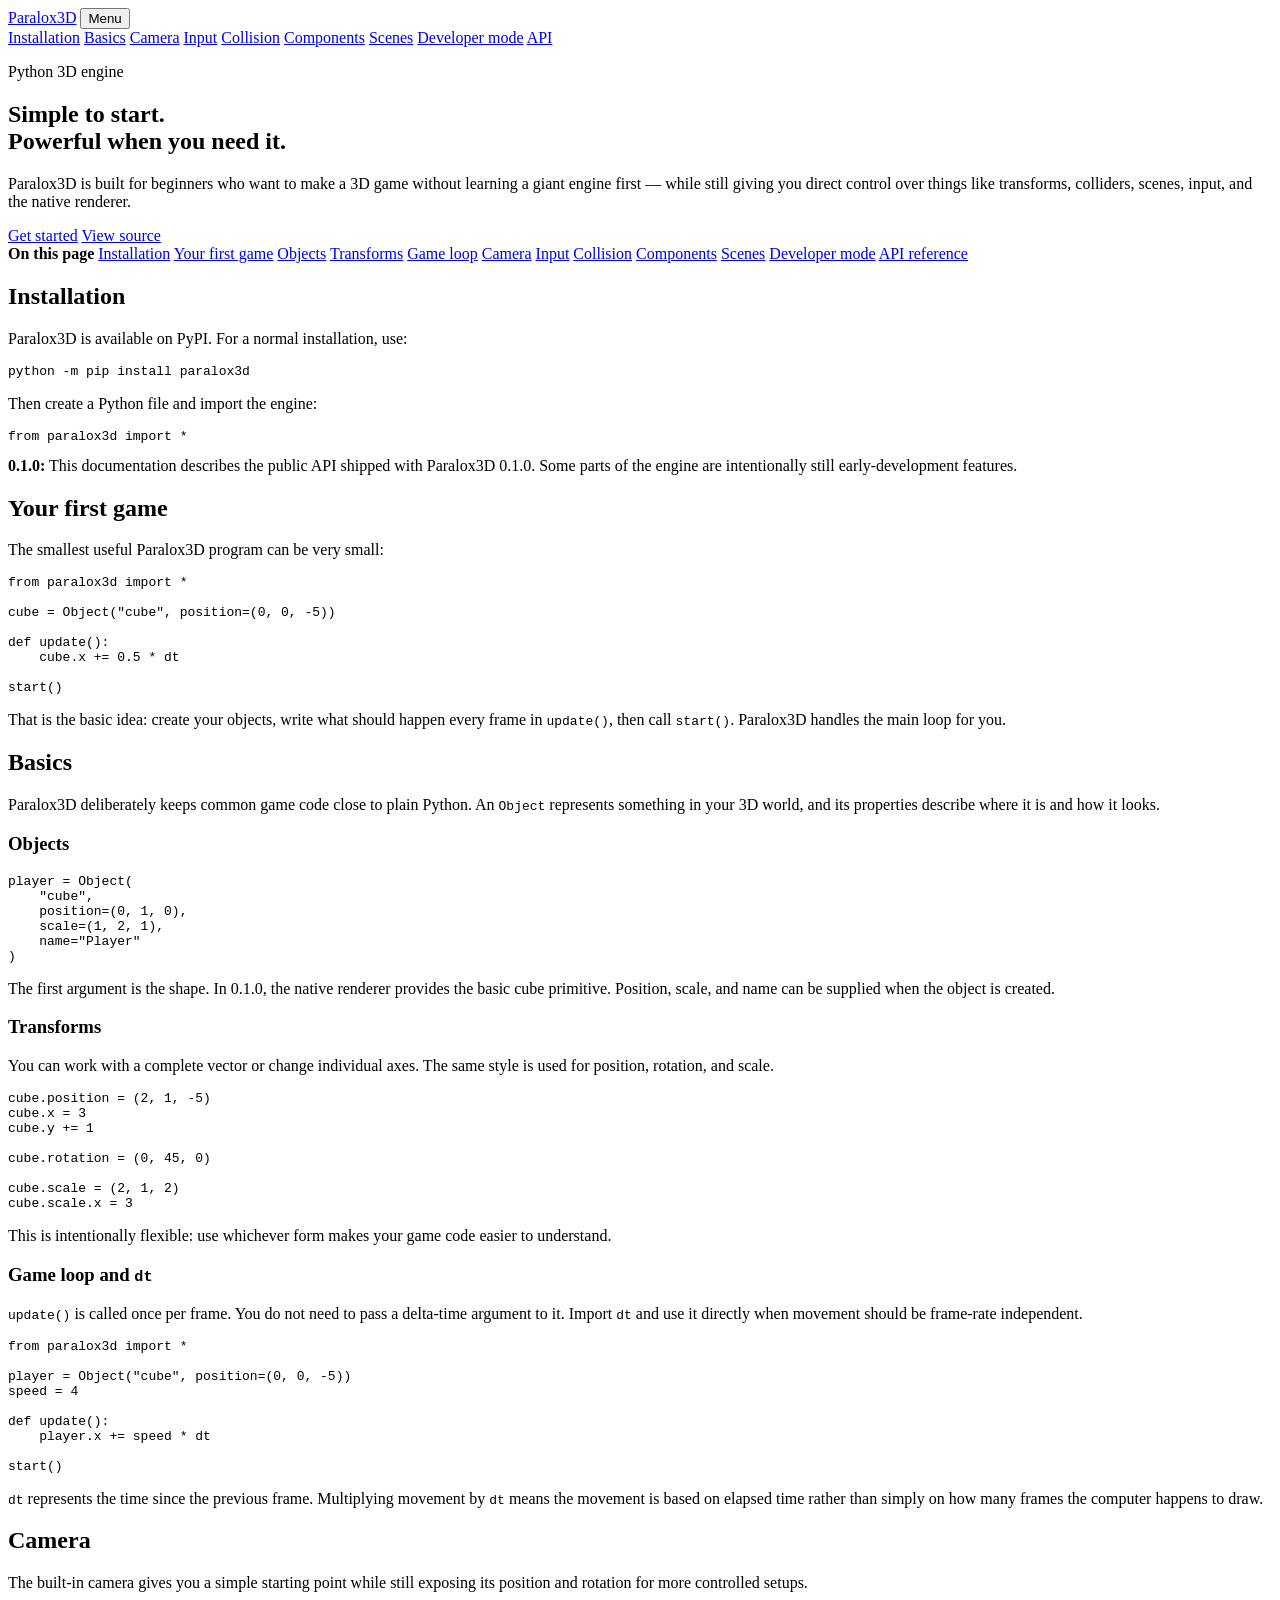
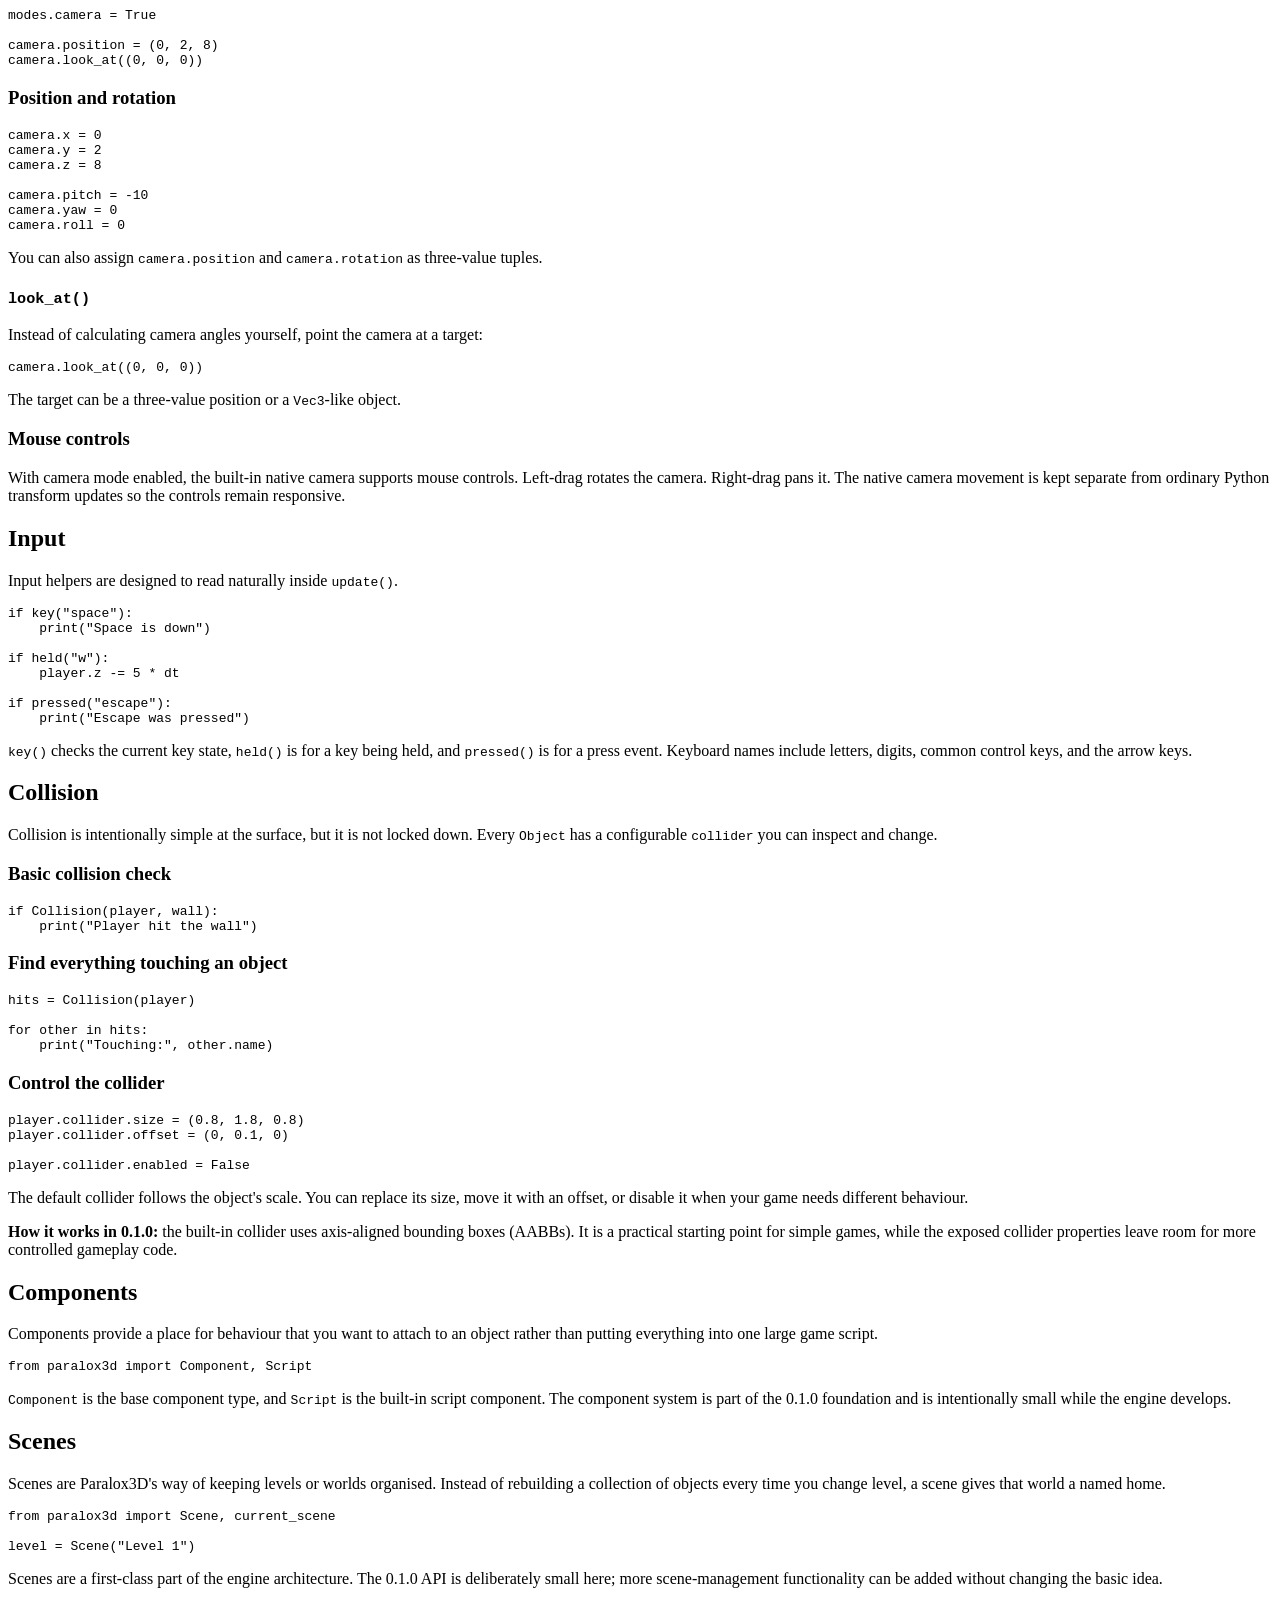
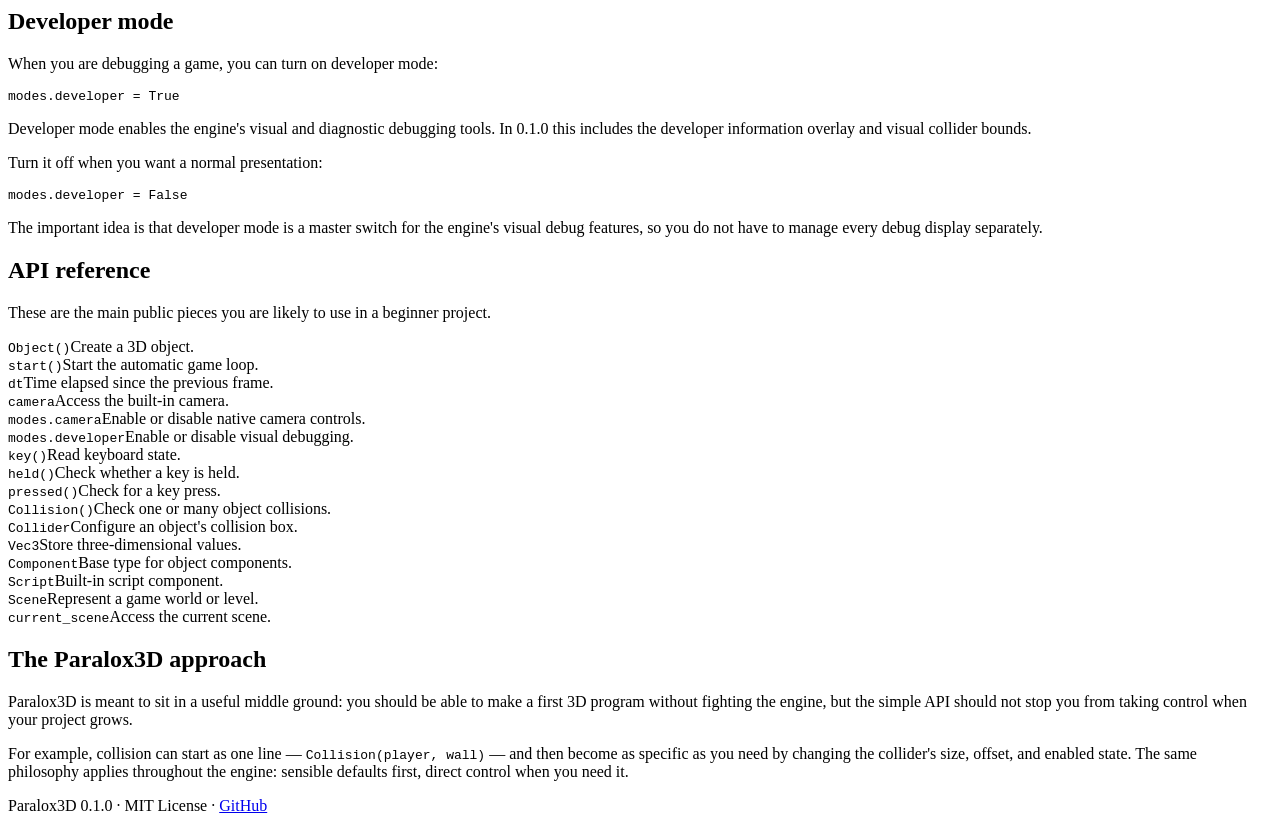
==== docs/index.html @ 1ec6cc55 "Add beginner-friendly documentation site" ====
<!doctype html>
<html lang="en">
<head>
  <meta charset="utf-8">
  <meta name="viewport" content="width=device-width, initial-scale=1">
  <meta name="description" content="Beginner-friendly documentation for Paralox3D, a simple Python 3D engine with a powerful native core.">
  <title>Paralox3D Documentation</title>
  <link rel="stylesheet" href="style.css">
</head>
<body>
  <header class="topbar">
    <a class="brand" href="#top">Paralox3D</a>
    <button class="menu-button" aria-label="Toggle navigation" aria-expanded="false">Menu</button>
    <nav id="nav">
      <a href="#installation">Installation</a>
      <a href="#basics">Basics</a>
      <a href="#camera">Camera</a>
      <a href="#input">Input</a>
      <a href="#collision">Collision</a>
      <a href="#components">Components</a>
      <a href="#scenes">Scenes</a>
      <a href="#developer">Developer mode</a>
      <a href="#api">API</a>
    </nav>
  </header>

  <main id="top">
    <section class="hero">
      <p class="eyebrow">Python 3D engine</p>
      <h1>Simple to start.<br>Powerful when you need it.</h1>
      <p class="lead">Paralox3D is built for beginners who want to make a 3D game without learning a giant engine first — while still giving you direct control over things like transforms, colliders, scenes, input, and the native renderer.</p>
      <div class="hero-actions">
        <a class="button primary" href="#installation">Get started</a>
        <a class="button" href="https://github.com/N0one123/Paralox3D">View source</a>
      </div>
    </section>

    <div class="layout">
      <aside class="sidebar">
        <strong>On this page</strong>
        <a href="#installation">Installation</a>
        <a href="#first-game">Your first game</a>
        <a href="#objects">Objects</a>
        <a href="#transforms">Transforms</a>
        <a href="#game-loop">Game loop</a>
        <a href="#camera">Camera</a>
        <a href="#input">Input</a>
        <a href="#collision">Collision</a>
        <a href="#components">Components</a>
        <a href="#scenes">Scenes</a>
        <a href="#developer">Developer mode</a>
        <a href="#api">API reference</a>
      </aside>

      <article class="content">
        <section id="installation">
          <h2>Installation</h2>
          <p>Paralox3D is available on PyPI. For a normal installation, use:</p>
          <pre><code>python -m pip install paralox3d</code></pre>
          <p>Then create a Python file and import the engine:</p>
          <pre><code>from paralox3d import *</code></pre>
          <div class="note"><strong>0.1.0:</strong> This documentation describes the public API shipped with Paralox3D 0.1.0. Some parts of the engine are intentionally still early-development features.</div>
        </section>

        <section id="first-game">
          <h2>Your first game</h2>
          <p>The smallest useful Paralox3D program can be very small:</p>
          <pre><code>from paralox3d import *

cube = Object("cube", position=(0, 0, -5))

def update():
    cube.x += 0.5 * dt

start()</code></pre>
          <p>That is the basic idea: create your objects, write what should happen every frame in <code>update()</code>, then call <code>start()</code>. Paralox3D handles the main loop for you.</p>
        </section>

        <section id="basics">
          <h2>Basics</h2>
          <p>Paralox3D deliberately keeps common game code close to plain Python. An <code>Object</code> represents something in your 3D world, and its properties describe where it is and how it looks.</p>

          <h3 id="objects">Objects</h3>
          <pre><code>player = Object(
    "cube",
    position=(0, 1, 0),
    scale=(1, 2, 1),
    name="Player"
)</code></pre>
          <p>The first argument is the shape. In 0.1.0, the native renderer provides the basic cube primitive. Position, scale, and name can be supplied when the object is created.</p>

          <h3 id="transforms">Transforms</h3>
          <p>You can work with a complete vector or change individual axes. The same style is used for position, rotation, and scale.</p>
          <pre><code>cube.position = (2, 1, -5)
cube.x = 3
cube.y += 1

cube.rotation = (0, 45, 0)

cube.scale = (2, 1, 2)
cube.scale.x = 3</code></pre>
          <p>This is intentionally flexible: use whichever form makes your game code easier to understand.</p>

          <h3 id="game-loop">Game loop and <code>dt</code></h3>
          <p><code>update()</code> is called once per frame. You do not need to pass a delta-time argument to it. Import <code>dt</code> and use it directly when movement should be frame-rate independent.</p>
          <pre><code>from paralox3d import *

player = Object("cube", position=(0, 0, -5))
speed = 4

def update():
    player.x += speed * dt

start()</code></pre>
          <p><code>dt</code> represents the time since the previous frame. Multiplying movement by <code>dt</code> means the movement is based on elapsed time rather than simply on how many frames the computer happens to draw.</p>
        </section>

        <section id="camera">
          <h2>Camera</h2>
          <p>The built-in camera gives you a simple starting point while still exposing its position and rotation for more controlled setups.</p>
          <pre><code>modes.camera = True

camera.position = (0, 2, 8)
camera.look_at((0, 0, 0))</code></pre>

          <h3>Position and rotation</h3>
          <pre><code>camera.x = 0
camera.y = 2
camera.z = 8

camera.pitch = -10
camera.yaw = 0
camera.roll = 0</code></pre>
          <p>You can also assign <code>camera.position</code> and <code>camera.rotation</code> as three-value tuples.</p>

          <h3><code>look_at()</code></h3>
          <p>Instead of calculating camera angles yourself, point the camera at a target:</p>
          <pre><code>camera.look_at((0, 0, 0))</code></pre>
          <p>The target can be a three-value position or a <code>Vec3</code>-like object.</p>

          <h3>Mouse controls</h3>
          <p>With camera mode enabled, the built-in native camera supports mouse controls. Left-drag rotates the camera. Right-drag pans it. The native camera movement is kept separate from ordinary Python transform updates so the controls remain responsive.</p>
        </section>

        <section id="input">
          <h2>Input</h2>
          <p>Input helpers are designed to read naturally inside <code>update()</code>.</p>
          <pre><code>if key("space"):
    print("Space is down")

if held("w"):
    player.z -= 5 * dt

if pressed("escape"):
    print("Escape was pressed")</code></pre>
          <p><code>key()</code> checks the current key state, <code>held()</code> is for a key being held, and <code>pressed()</code> is for a press event. Keyboard names include letters, digits, common control keys, and the arrow keys.</p>
        </section>

        <section id="collision">
          <h2>Collision</h2>
          <p>Collision is intentionally simple at the surface, but it is not locked down. Every <code>Object</code> has a configurable <code>collider</code> you can inspect and change.</p>

          <h3>Basic collision check</h3>
          <pre><code>if Collision(player, wall):
    print("Player hit the wall")</code></pre>

          <h3>Find everything touching an object</h3>
          <pre><code>hits = Collision(player)

for other in hits:
    print("Touching:", other.name)</code></pre>

          <h3>Control the collider</h3>
          <pre><code>player.collider.size = (0.8, 1.8, 0.8)
player.collider.offset = (0, 0.1, 0)

player.collider.enabled = False</code></pre>
          <p>The default collider follows the object's scale. You can replace its size, move it with an offset, or disable it when your game needs different behaviour.</p>
          <div class="note"><strong>How it works in 0.1.0:</strong> the built-in collider uses axis-aligned bounding boxes (AABBs). It is a practical starting point for simple games, while the exposed collider properties leave room for more controlled gameplay code.</div>
        </section>

        <section id="components">
          <h2>Components</h2>
          <p>Components provide a place for behaviour that you want to attach to an object rather than putting everything into one large game script.</p>
          <pre><code>from paralox3d import Component, Script</code></pre>
          <p><code>Component</code> is the base component type, and <code>Script</code> is the built-in script component. The component system is part of the 0.1.0 foundation and is intentionally small while the engine develops.</p>
        </section>

        <section id="scenes">
          <h2>Scenes</h2>
          <p>Scenes are Paralox3D's way of keeping levels or worlds organised. Instead of rebuilding a collection of objects every time you change level, a scene gives that world a named home.</p>
          <pre><code>from paralox3d import Scene, current_scene

level = Scene("Level 1")</code></pre>
          <p>Scenes are a first-class part of the engine architecture. The 0.1.0 API is deliberately small here; more scene-management functionality can be added without changing the basic idea.</p>
        </section>

        <section id="developer">
          <h2>Developer mode</h2>
          <p>When you are debugging a game, you can turn on developer mode:</p>
          <pre><code>modes.developer = True</code></pre>
          <p>Developer mode enables the engine's visual and diagnostic debugging tools. In 0.1.0 this includes the developer information overlay and visual collider bounds.</p>
          <p>Turn it off when you want a normal presentation:</p>
          <pre><code>modes.developer = False</code></pre>
          <p>The important idea is that developer mode is a master switch for the engine's visual debug features, so you do not have to manage every debug display separately.</p>
        </section>

        <section id="api">
          <h2>API reference</h2>
          <p>These are the main public pieces you are likely to use in a beginner project.</p>
          <div class="api-grid">
            <div class="api-card"><code>Object()</code><span>Create a 3D object.</span></div>
            <div class="api-card"><code>start()</code><span>Start the automatic game loop.</span></div>
            <div class="api-card"><code>dt</code><span>Time elapsed since the previous frame.</span></div>
            <div class="api-card"><code>camera</code><span>Access the built-in camera.</span></div>
            <div class="api-card"><code>modes.camera</code><span>Enable or disable native camera controls.</span></div>
            <div class="api-card"><code>modes.developer</code><span>Enable or disable visual debugging.</span></div>
            <div class="api-card"><code>key()</code><span>Read keyboard state.</span></div>
            <div class="api-card"><code>held()</code><span>Check whether a key is held.</span></div>
            <div class="api-card"><code>pressed()</code><span>Check for a key press.</span></div>
            <div class="api-card"><code>Collision()</code><span>Check one or many object collisions.</span></div>
            <div class="api-card"><code>Collider</code><span>Configure an object's collision box.</span></div>
            <div class="api-card"><code>Vec3</code><span>Store three-dimensional values.</span></div>
            <div class="api-card"><code>Component</code><span>Base type for object components.</span></div>
            <div class="api-card"><code>Script</code><span>Built-in script component.</span></div>
            <div class="api-card"><code>Scene</code><span>Represent a game world or level.</span></div>
            <div class="api-card"><code>current_scene</code><span>Access the current scene.</span></div>
          </div>
        </section>

        <section>
          <h2>The Paralox3D approach</h2>
          <p>Paralox3D is meant to sit in a useful middle ground: you should be able to make a first 3D program without fighting the engine, but the simple API should not stop you from taking control when your project grows.</p>
          <p>For example, collision can start as one line — <code>Collision(player, wall)</code> — and then become as specific as you need by changing the collider's size, offset, and enabled state. The same philosophy applies throughout the engine: sensible defaults first, direct control when you need it.</p>
        </section>
      </article>
    </div>
  </main>

  <footer>
    <p>Paralox3D 0.1.0 · MIT License · <a href="https://github.com/N0one123/Paralox3D">GitHub</a></p>
  </footer>
  <script src="script.js"></script>
</body>
</html>
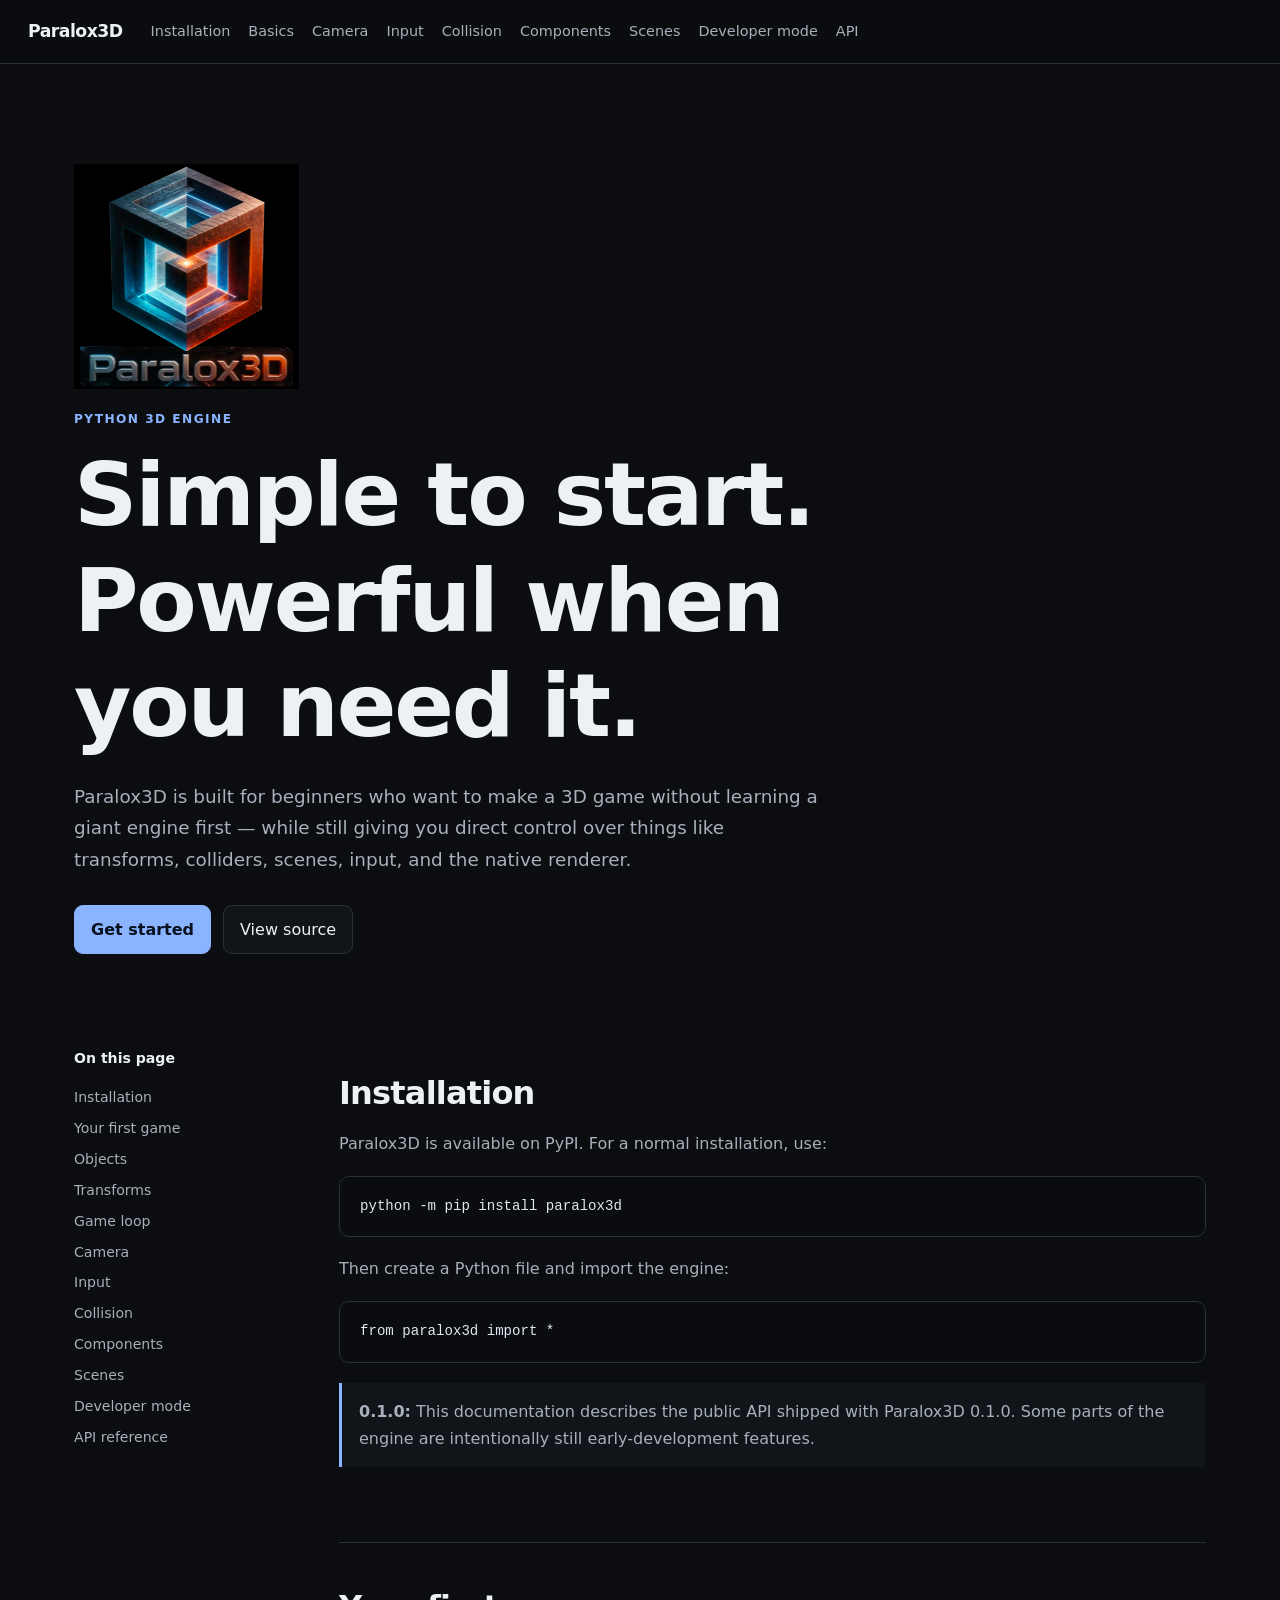
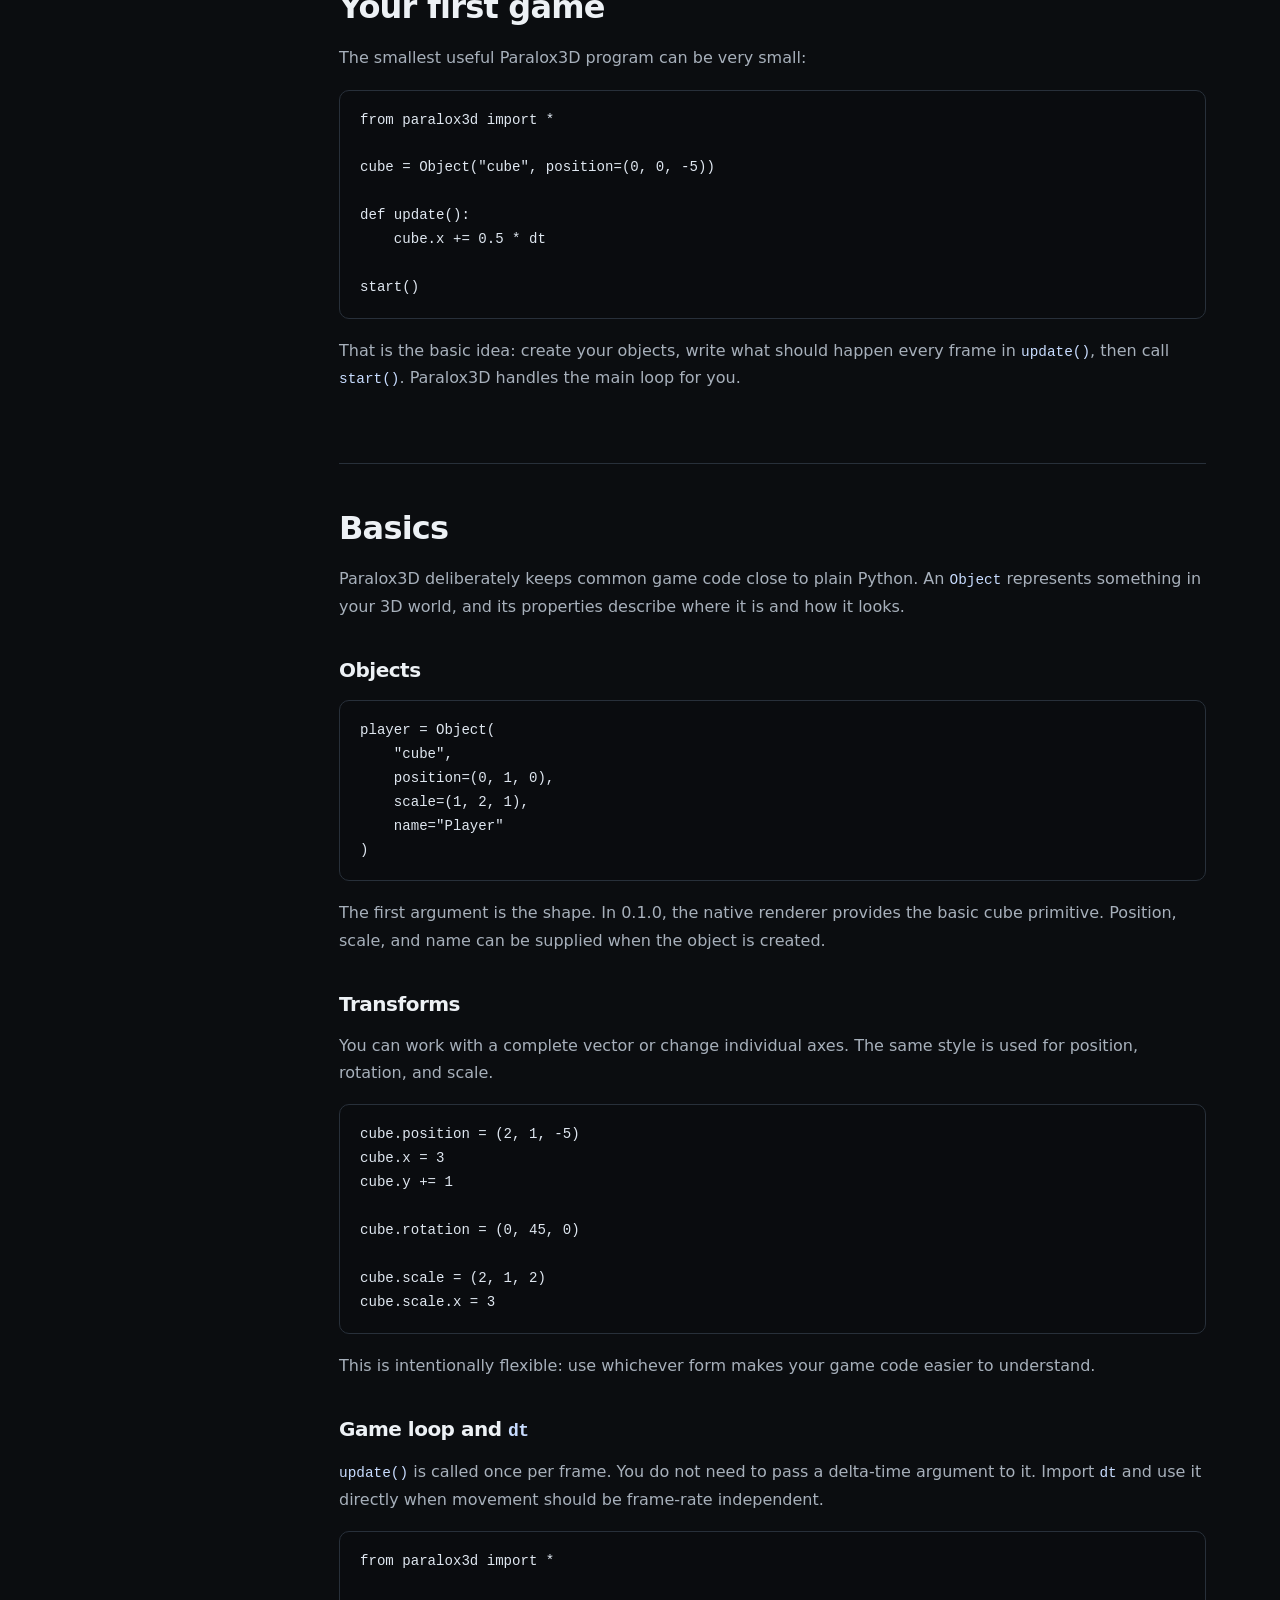
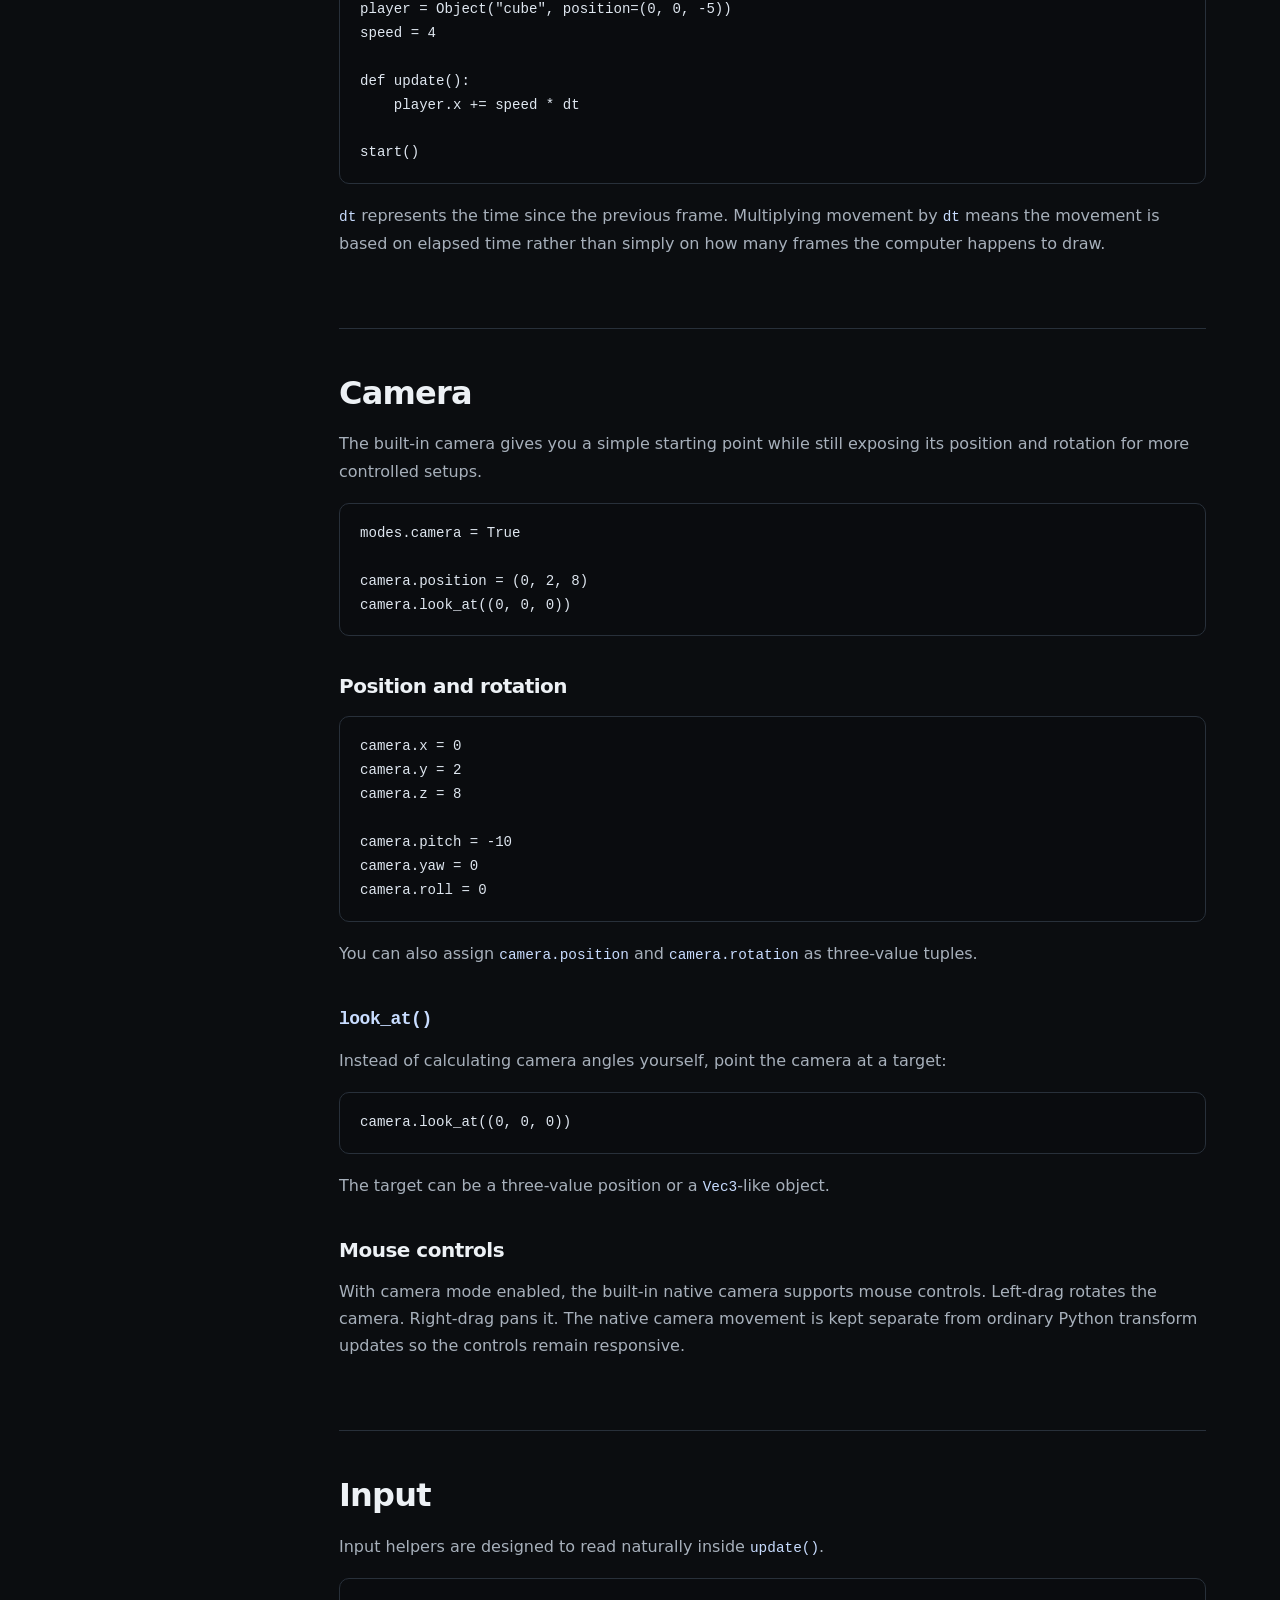
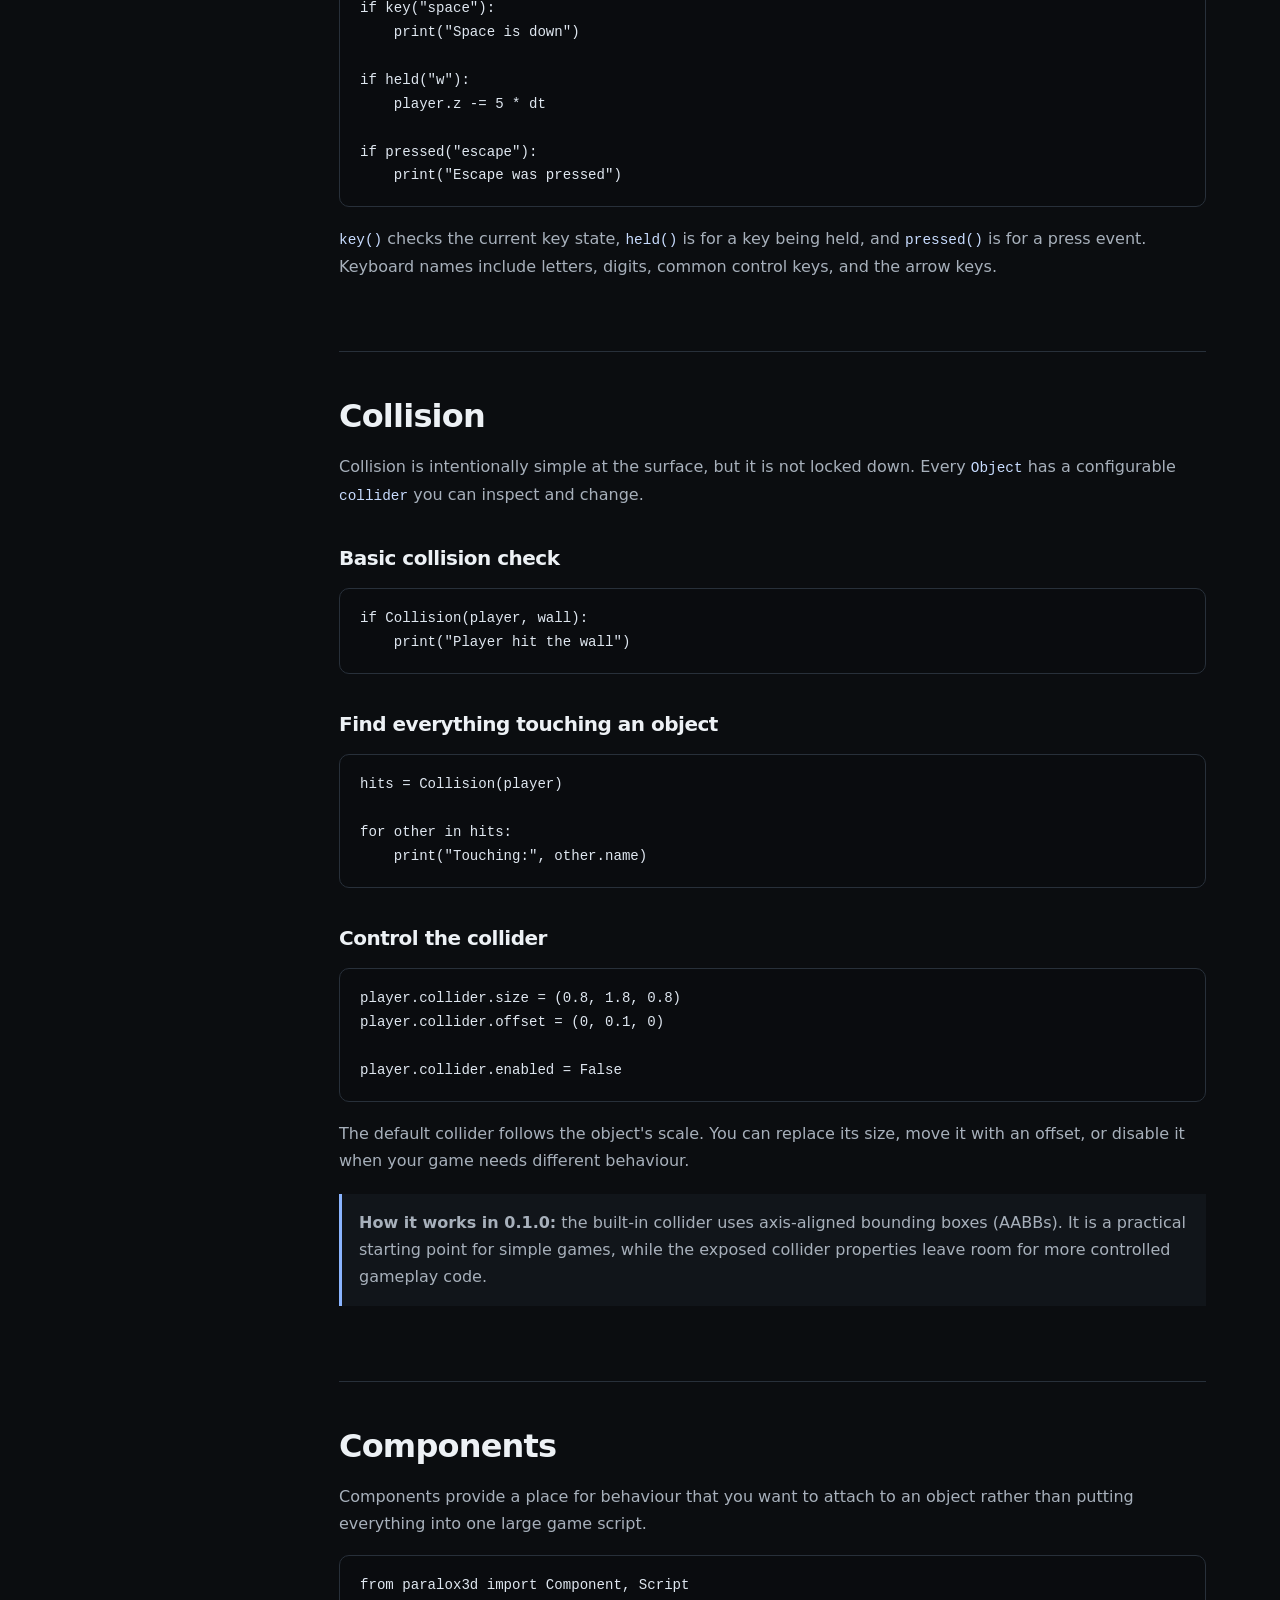
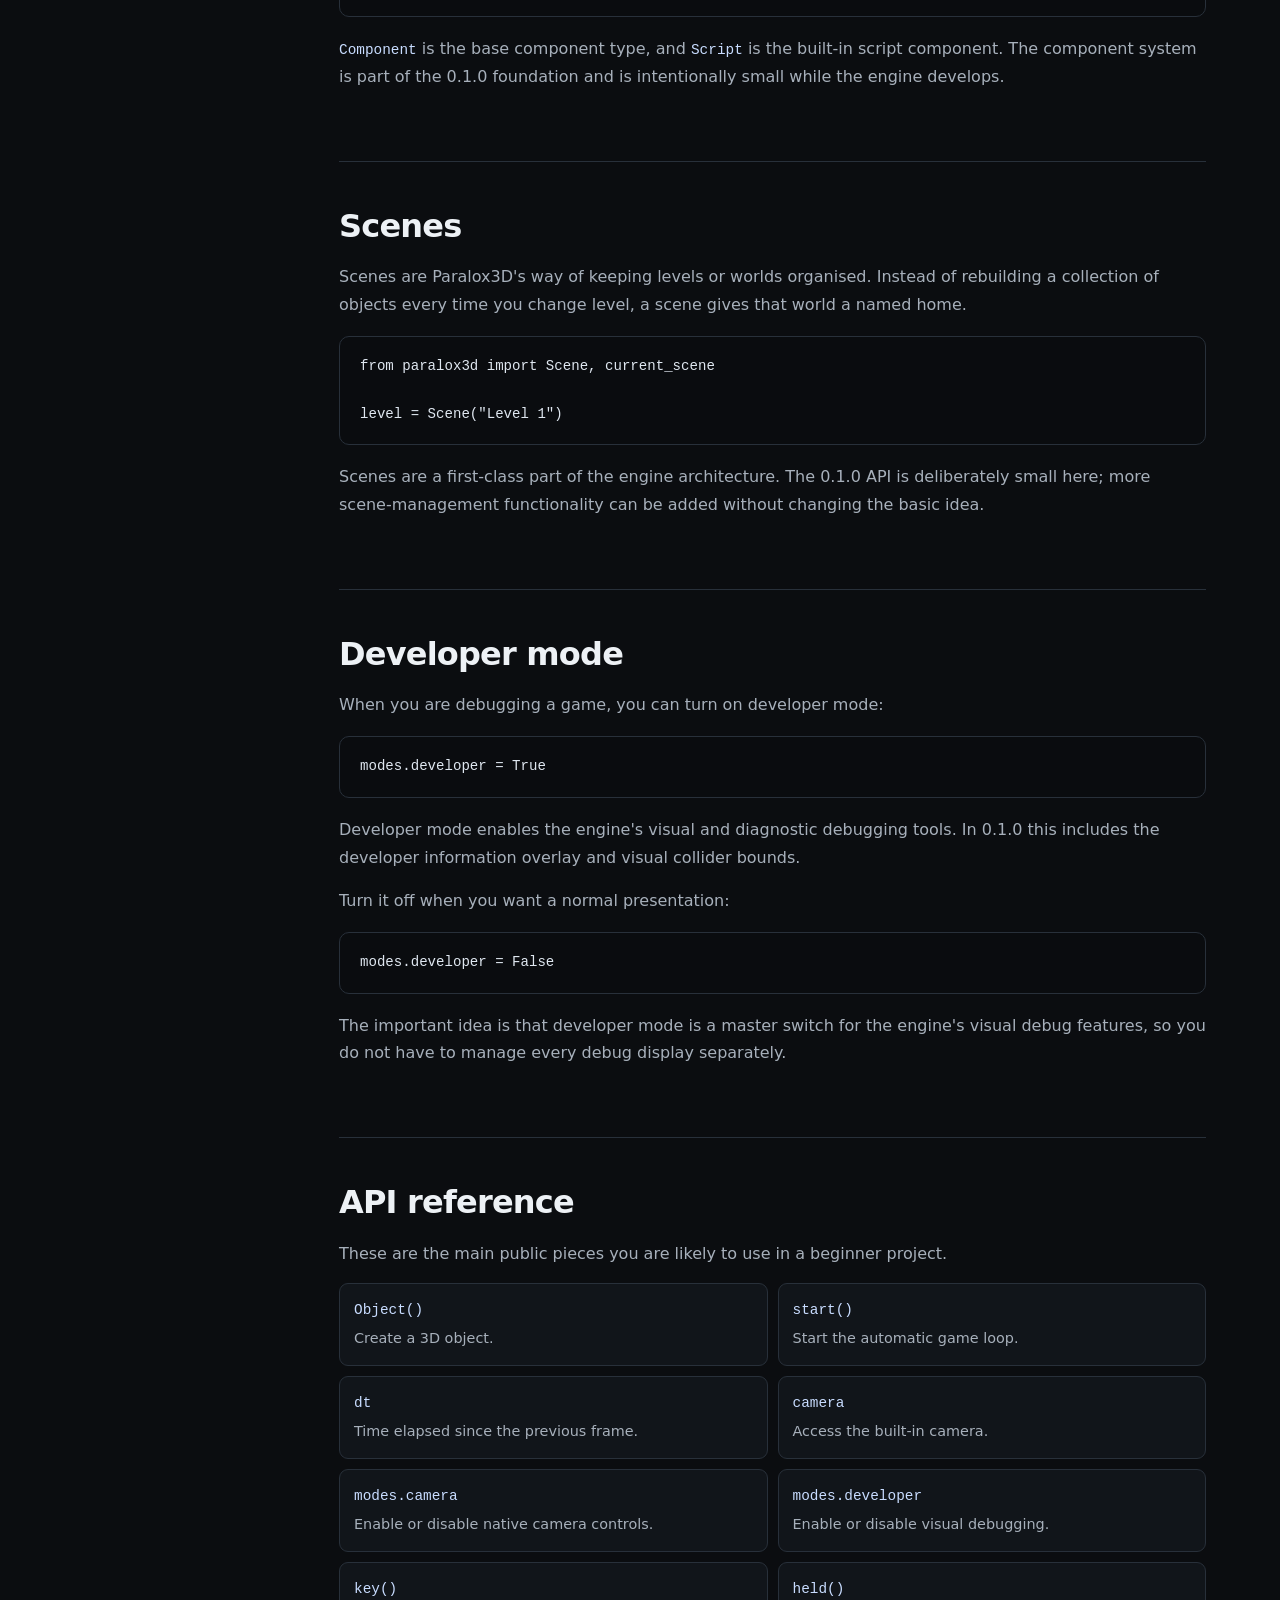
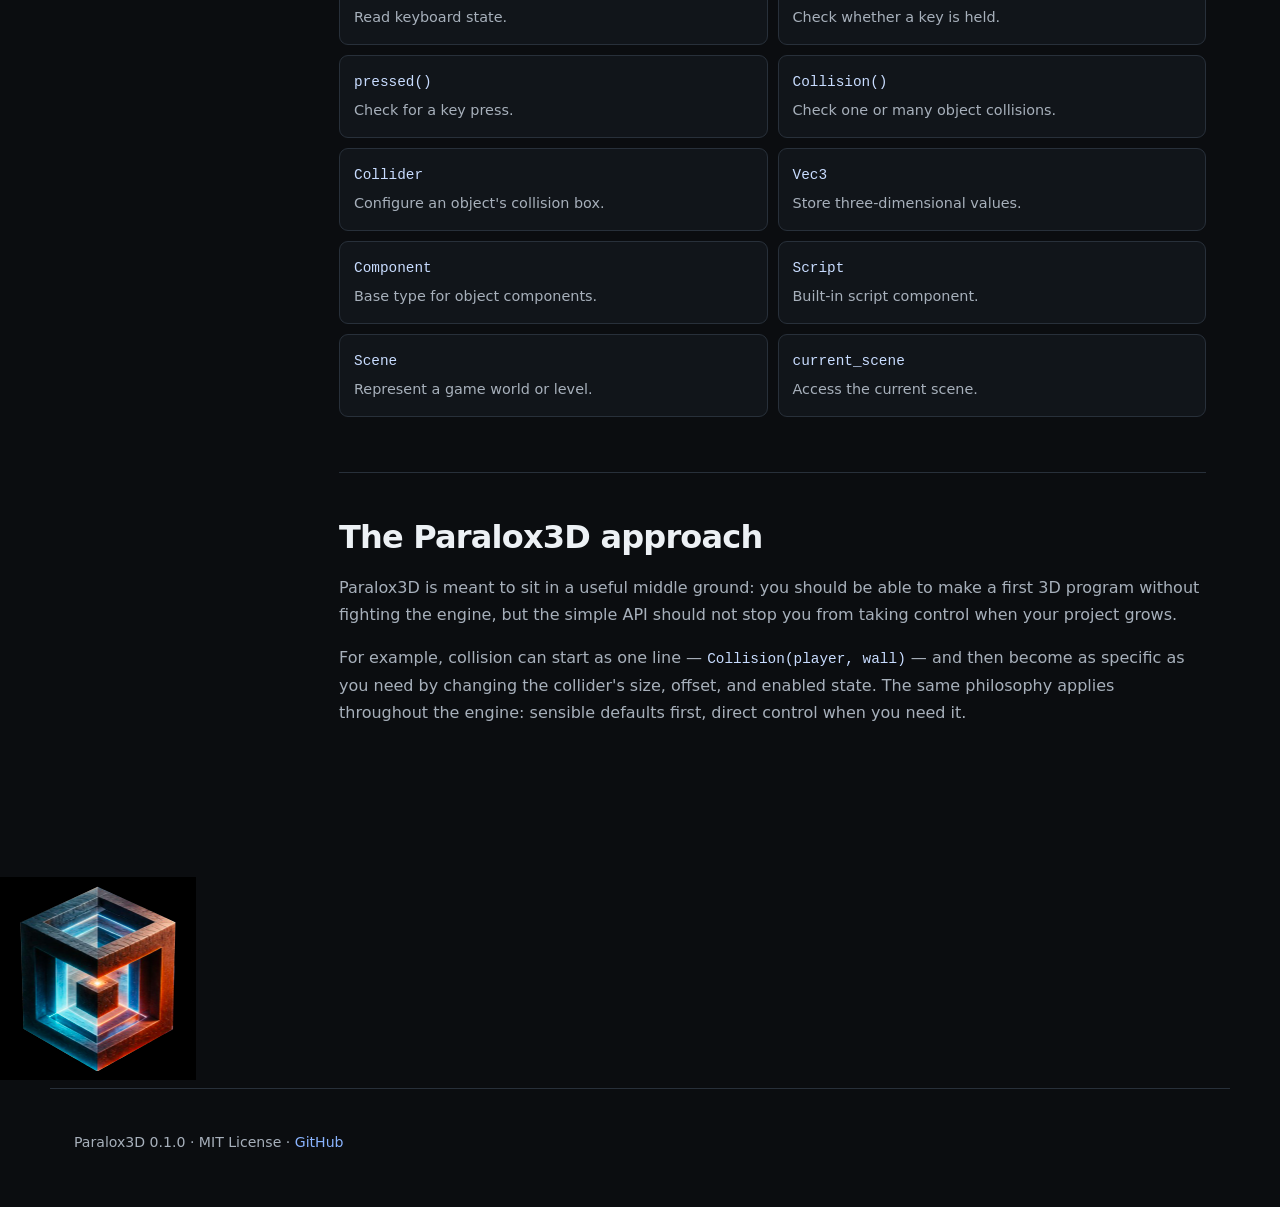
==== commit 1e9c25ed: "Add Paralox3D branding to documentation" ====
--- a/docs/index.html
+++ b/docs/index.html
@@ -5,6 +5,7 @@
   <meta name="viewport" content="width=device-width, initial-scale=1">
   <meta name="description" content="Beginner-friendly documentation for Paralox3D, a simple Python 3D engine with a powerful native core.">
   <title>Paralox3D Documentation</title>
+  <link rel="icon" type="image/png" href="../assets/logo_main.PNG">
   <link rel="stylesheet" href="style.css">
 </head>
 <body>
@@ -26,6 +27,7 @@
 
   <main id="top">
     <section class="hero">
+      <img class="hero-logo" src="../assets/logo.png" alt="Paralox3D">
       <p class="eyebrow">Python 3D engine</p>
       <h1>Simple to start.<br>Powerful when you need it.</h1>
       <p class="lead">Paralox3D is built for beginners who want to make a 3D game without learning a giant engine first — while still giving you direct control over things like transforms, colliders, scenes, input, and the native renderer.</p>
@@ -237,6 +239,10 @@
     </div>
   </main>
 
+  <a class="corner-logo" href="#top" aria-label="Back to top">
+    <img src="../assets/logo_main.PNG" alt="">
+  </a>
+
   <footer>
     <p>Paralox3D 0.1.0 · MIT License · <a href="https://github.com/N0one123/Paralox3D">GitHub</a></p>
   </footer>
--- a/docs/style.css
+++ b/docs/style.css
@@ -0,0 +1,201 @@
+:root {
+  --bg: #0b0d10;
+  --panel: #11151a;
+  --panel-2: #171c22;
+  --text: #edf1f5;
+  --muted: #a7b0bb;
+  --line: #28303a;
+  --accent: #8ab4ff;
+  --accent-2: #c8dcff;
+  --code: #0a0c0f;
+  --max: 1180px;
+}
+
+* { box-sizing: border-box; }
+
+html { scroll-behavior: smooth; }
+
+body {
+  margin: 0;
+  background: var(--bg);
+  color: var(--text);
+  font-family: Inter, ui-sans-serif, system-ui, -apple-system, BlinkMacSystemFont, "Segoe UI", sans-serif;
+  line-height: 1.7;
+}
+
+a { color: var(--accent); text-decoration: none; }
+a:hover { text-decoration: underline; }
+
+.topbar {
+  position: sticky;
+  top: 0;
+  z-index: 10;
+  min-height: 64px;
+  display: flex;
+  align-items: center;
+  gap: 28px;
+  padding: 0 28px;
+  background: rgba(11, 13, 16, .94);
+  border-bottom: 1px solid var(--line);
+  backdrop-filter: blur(12px);
+}
+
+.brand {
+  color: var(--text);
+  font-weight: 800;
+  letter-spacing: -.03em;
+  font-size: 1.08rem;
+}
+
+.topbar nav {
+  display: flex;
+  gap: 18px;
+  flex-wrap: wrap;
+}
+
+.topbar nav a {
+  color: var(--muted);
+  font-size: .9rem;
+}
+
+.topbar nav a:hover { color: var(--text); text-decoration: none; }
+
+.menu-button {
+  display: none;
+  margin-left: auto;
+  border: 1px solid var(--line);
+  background: var(--panel);
+  color: var(--text);
+  border-radius: 8px;
+  padding: 7px 10px;
+}
+
+main { max-width: var(--max); margin: 0 auto; padding: 0 24px 80px; }
+
+.hero { padding: 100px 0 75px; max-width: 850px; }
+
+.eyebrow {
+  color: var(--accent);
+  text-transform: uppercase;
+  letter-spacing: .12em;
+  font-size: .76rem;
+  font-weight: 800;
+}
+
+h1, h2, h3 { line-height: 1.2; letter-spacing: -.025em; }
+h1 { font-size: clamp(2.8rem, 7vw, 5.5rem); margin: 12px 0 22px; }
+h2 { font-size: 2rem; margin: 0 0 18px; padding-top: 20px; }
+h3 { font-size: 1.25rem; margin: 38px 0 10px; }
+p { color: var(--muted); }
+
+.lead { font-size: 1.15rem; max-width: 760px; }
+
+.hero-actions { display: flex; gap: 12px; margin-top: 30px; }
+.button {
+  display: inline-block;
+  padding: 10px 16px;
+  border: 1px solid var(--line);
+  border-radius: 9px;
+  color: var(--text);
+  background: var(--panel);
+}
+.button:hover { text-decoration: none; border-color: #46515e; }
+.button.primary { background: var(--accent); color: #08111f; border-color: var(--accent); font-weight: 750; }
+
+.layout {
+  display: grid;
+  grid-template-columns: 210px minmax(0, 1fr);
+  gap: 55px;
+  align-items: start;
+}
+
+.sidebar {
+  position: sticky;
+  top: 90px;
+  display: flex;
+  flex-direction: column;
+  gap: 7px;
+  padding: 18px 0;
+  font-size: .88rem;
+}
+
+.sidebar strong { margin-bottom: 8px; color: var(--text); }
+.sidebar a { color: var(--muted); }
+.sidebar a:hover { color: var(--text); text-decoration: none; }
+
+.content { min-width: 0; }
+.content section { padding: 25px 0 55px; border-bottom: 1px solid var(--line); scroll-margin-top: 85px; }
+.content section:last-child { border-bottom: 0; }
+
+code {
+  font-family: "Cascadia Code", "SFMono-Regular", Consolas, monospace;
+  font-size: .9em;
+  color: var(--accent-2);
+}
+
+pre {
+  overflow-x: auto;
+  margin: 18px 0;
+  padding: 18px 20px;
+  background: var(--code);
+  border: 1px solid var(--line);
+  border-radius: 10px;
+}
+
+pre code { color: #dfe7f0; font-size: .88rem; }
+
+.note {
+  margin: 20px 0;
+  padding: 15px 17px;
+  border-left: 3px solid var(--accent);
+  background: var(--panel);
+  color: var(--muted);
+}
+
+.api-grid {
+  display: grid;
+  grid-template-columns: repeat(2, minmax(0, 1fr));
+  gap: 10px;
+}
+
+.api-card {
+  display: flex;
+  flex-direction: column;
+  gap: 4px;
+  padding: 14px;
+  background: var(--panel);
+  border: 1px solid var(--line);
+  border-radius: 9px;
+}
+
+.api-card span { color: var(--muted); font-size: .9rem; }
+
+footer {
+  max-width: var(--max);
+  margin: 0 auto;
+  padding: 28px 24px 45px;
+  border-top: 1px solid var(--line);
+  color: var(--muted);
+  font-size: .88rem;
+}
+
+@media (max-width: 820px) {
+  .topbar { padding: 0 18px; }
+  .menu-button { display: block; }
+  .topbar nav {
+    display: none;
+    position: absolute;
+    left: 0;
+    right: 0;
+    top: 64px;
+    padding: 14px 18px 18px;
+    background: var(--bg);
+    border-bottom: 1px solid var(--line);
+  }
+  .topbar nav.open { display: flex; flex-direction: column; gap: 8px; }
+  main { padding: 0 18px 60px; }
+  .hero { padding: 70px 0 50px; }
+  .layout { display: block; }
+  .sidebar { display: none; }
+  .api-grid { grid-template-columns: 1fr; }
+}
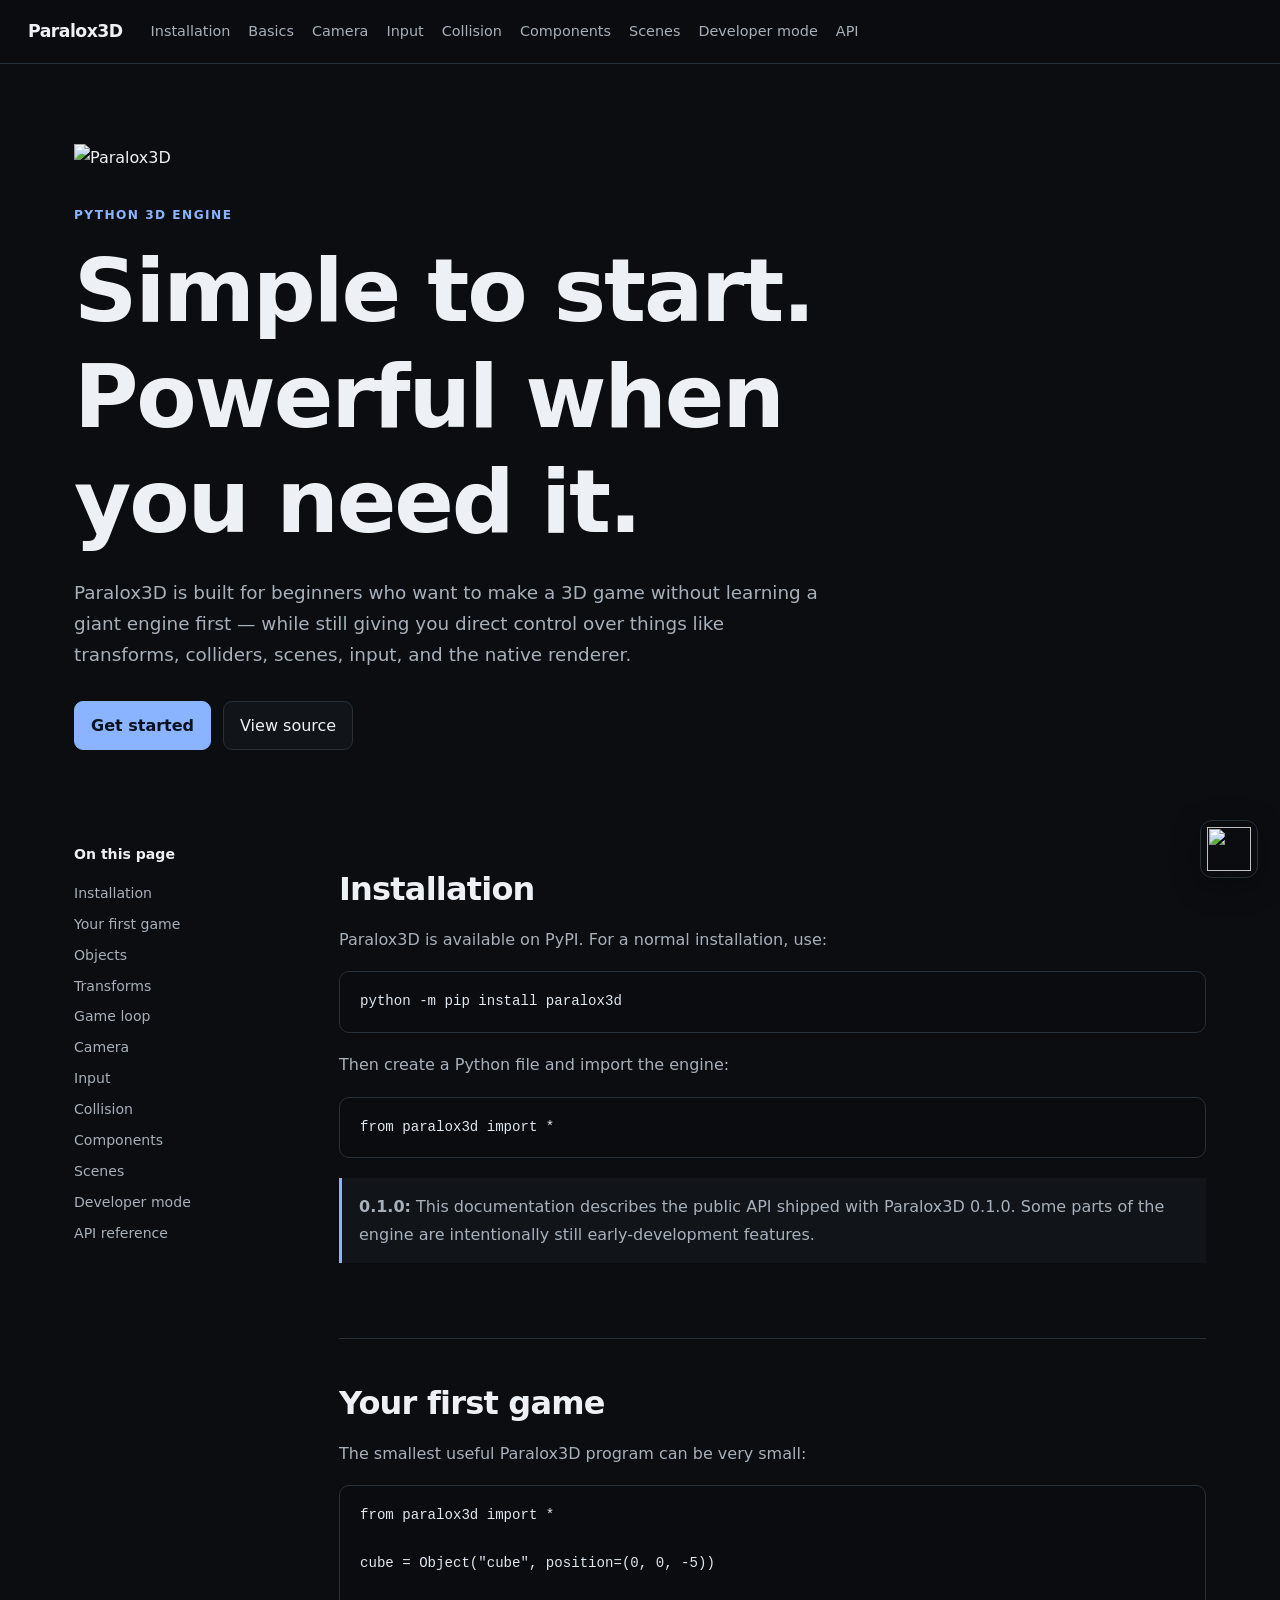
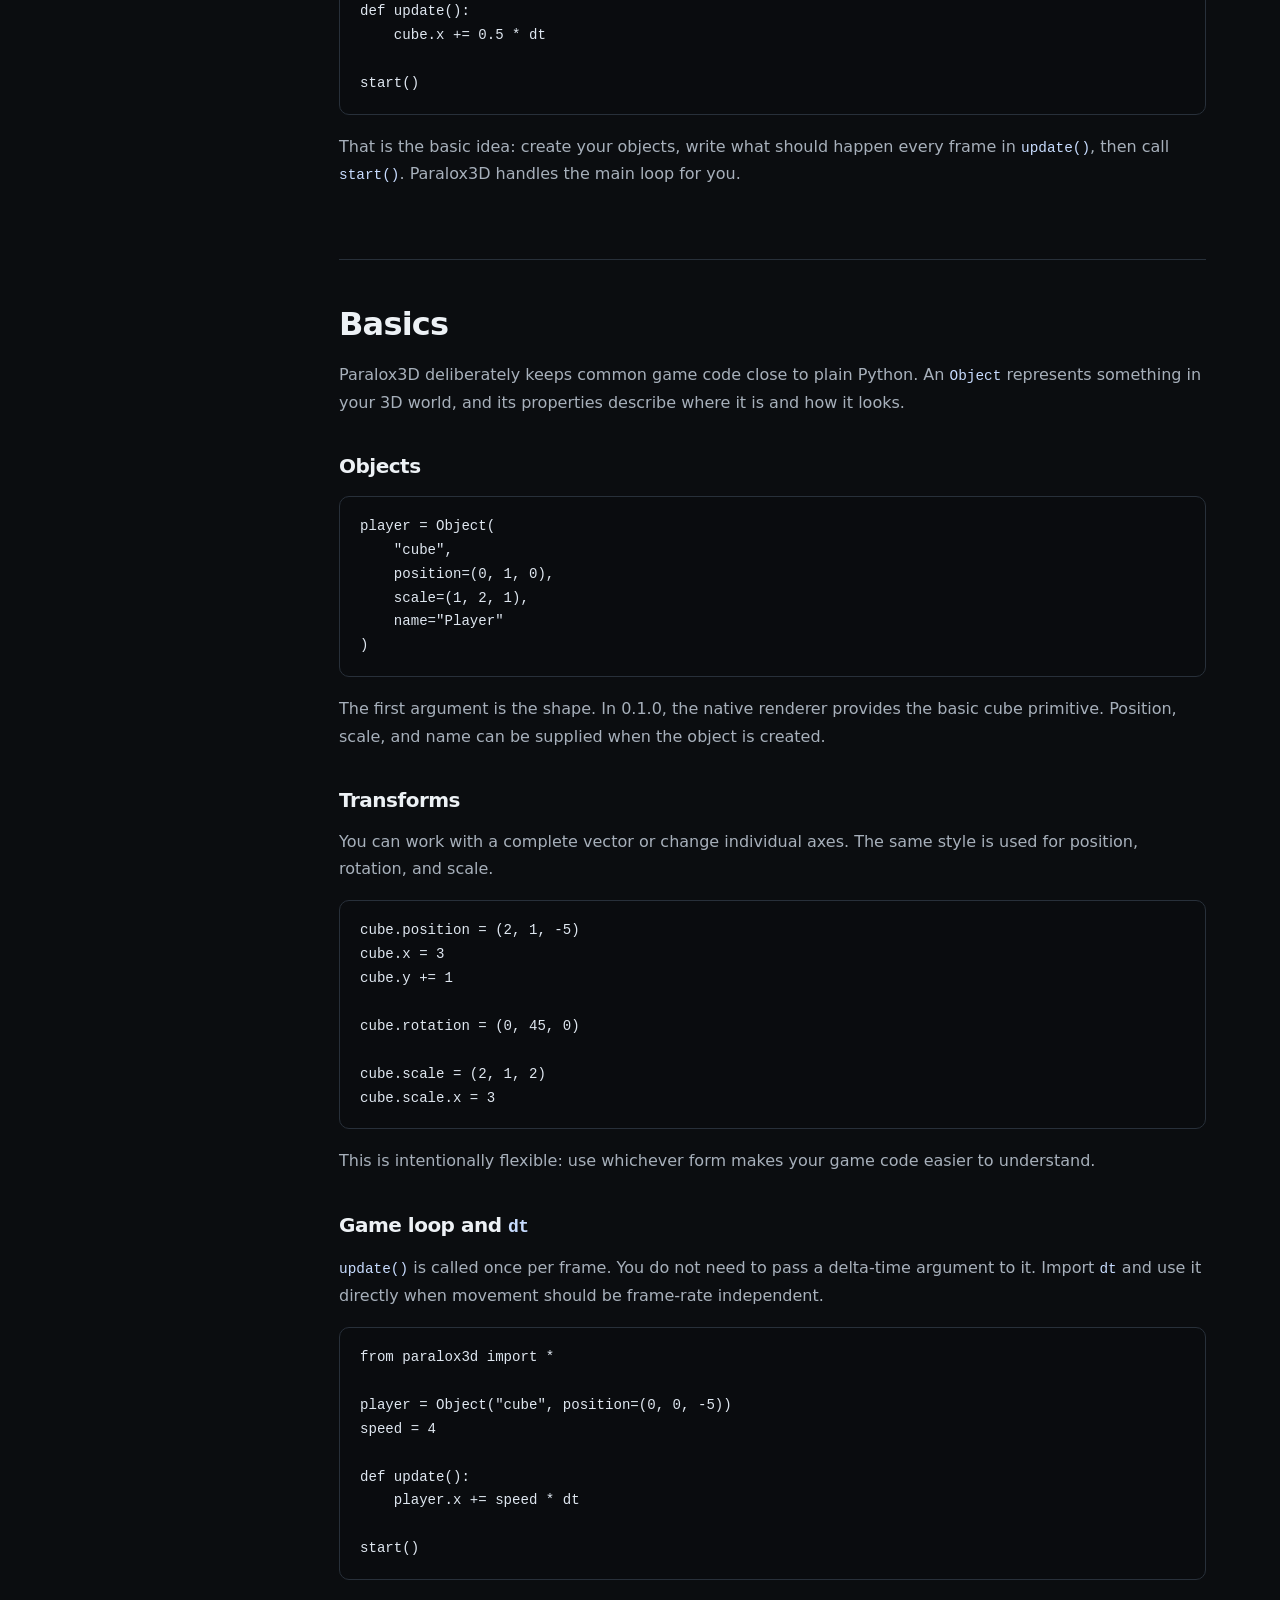
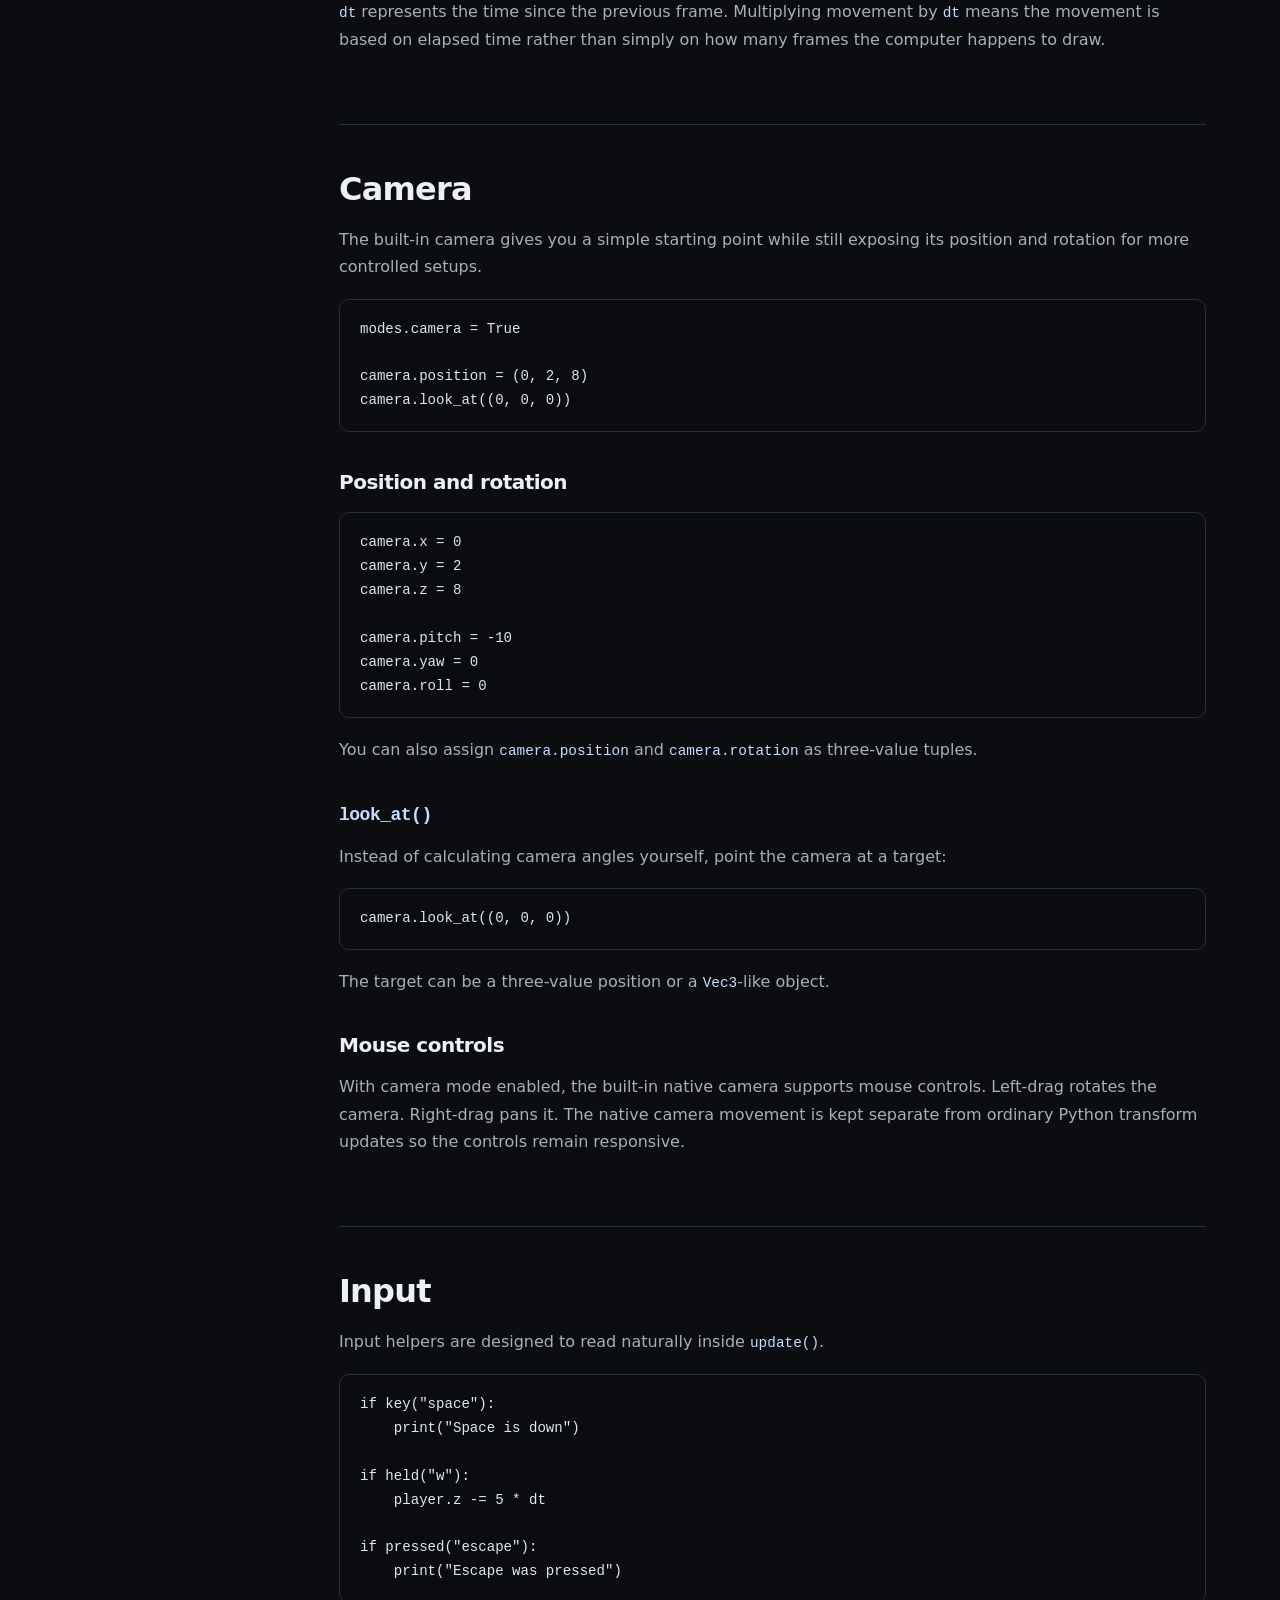
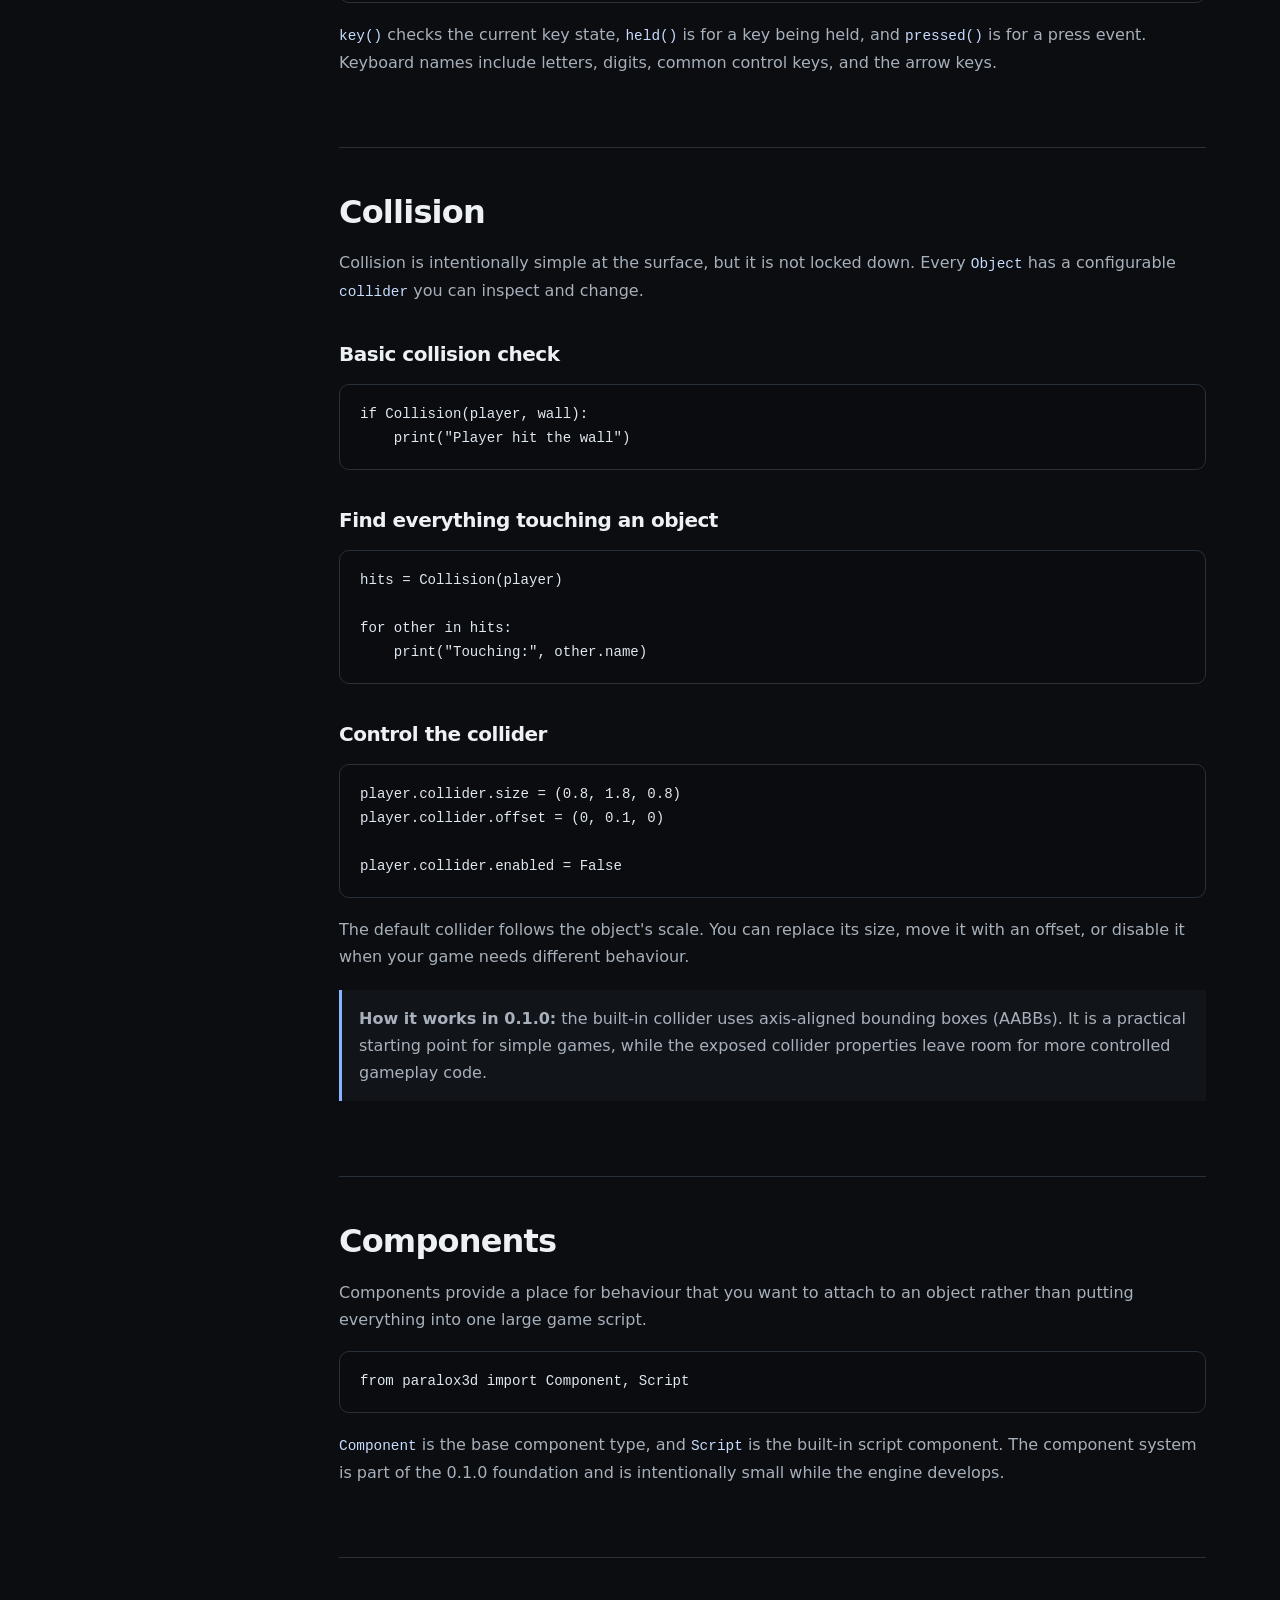
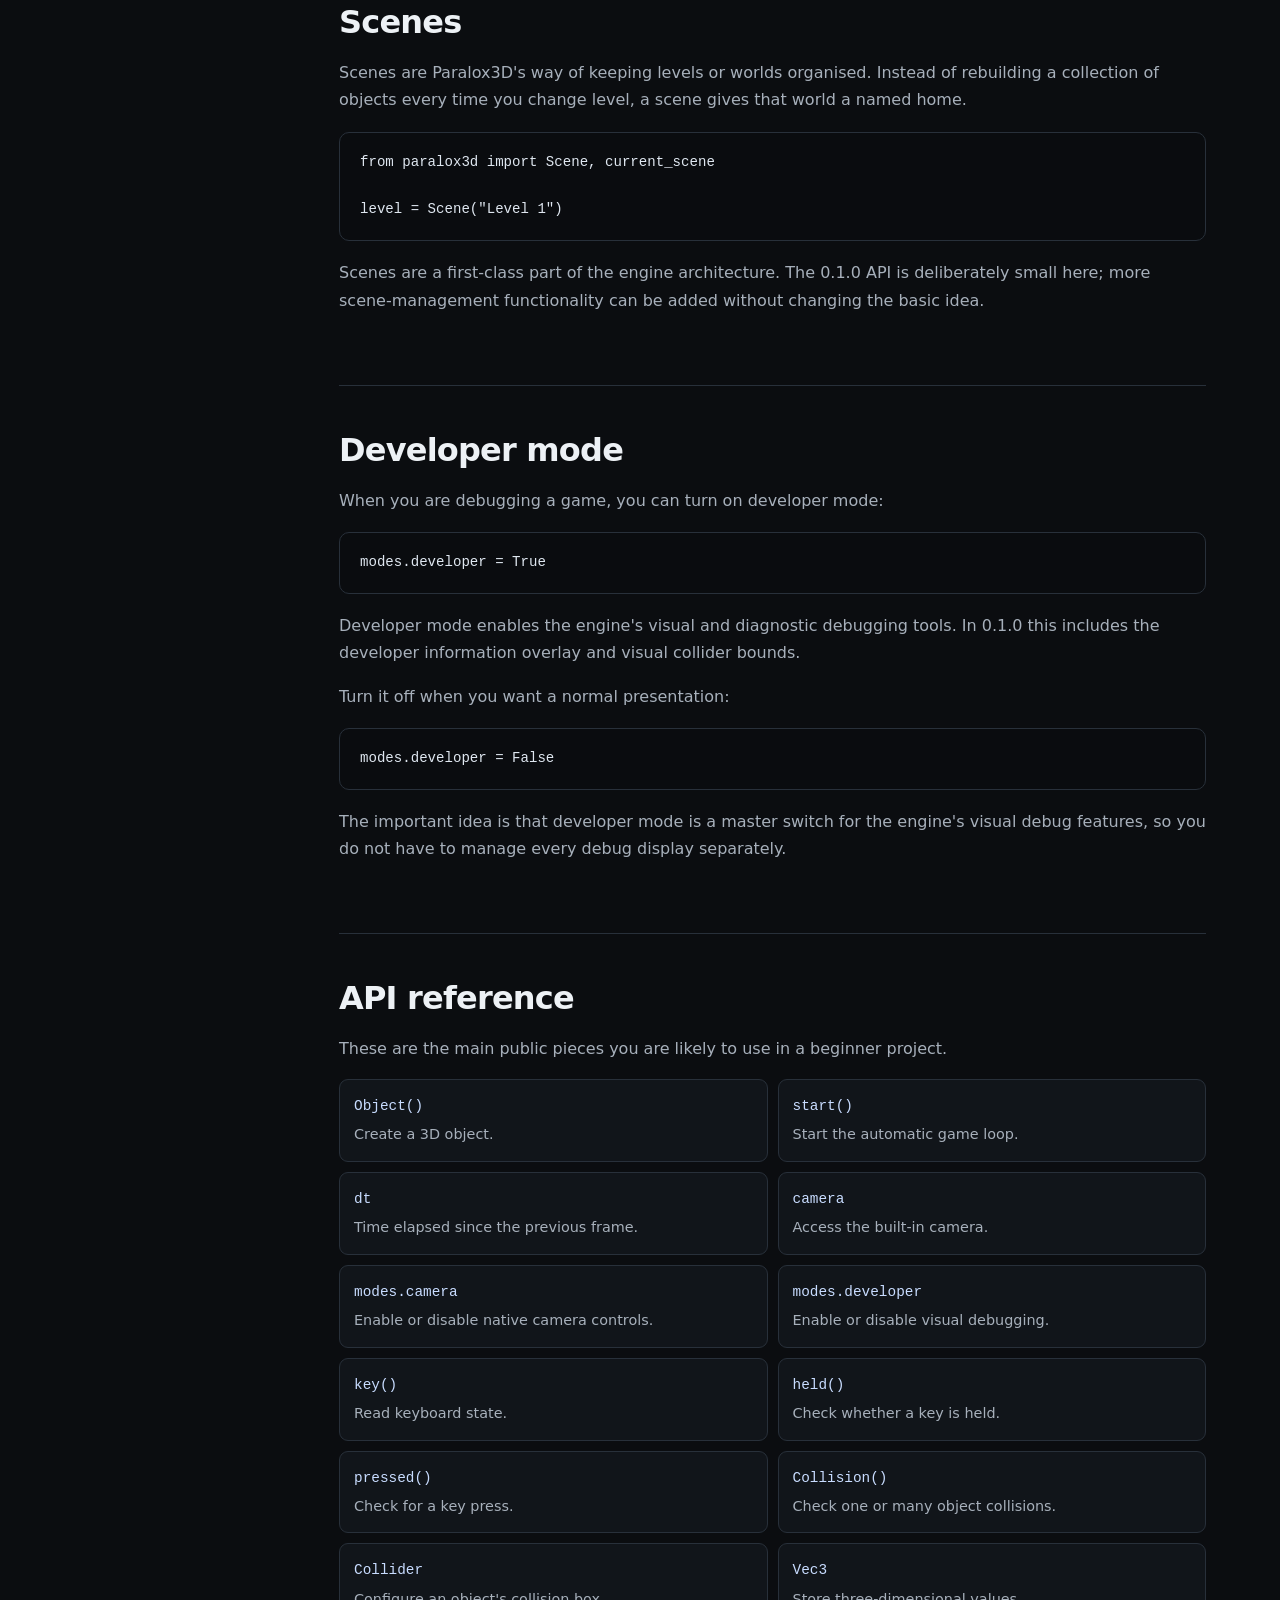
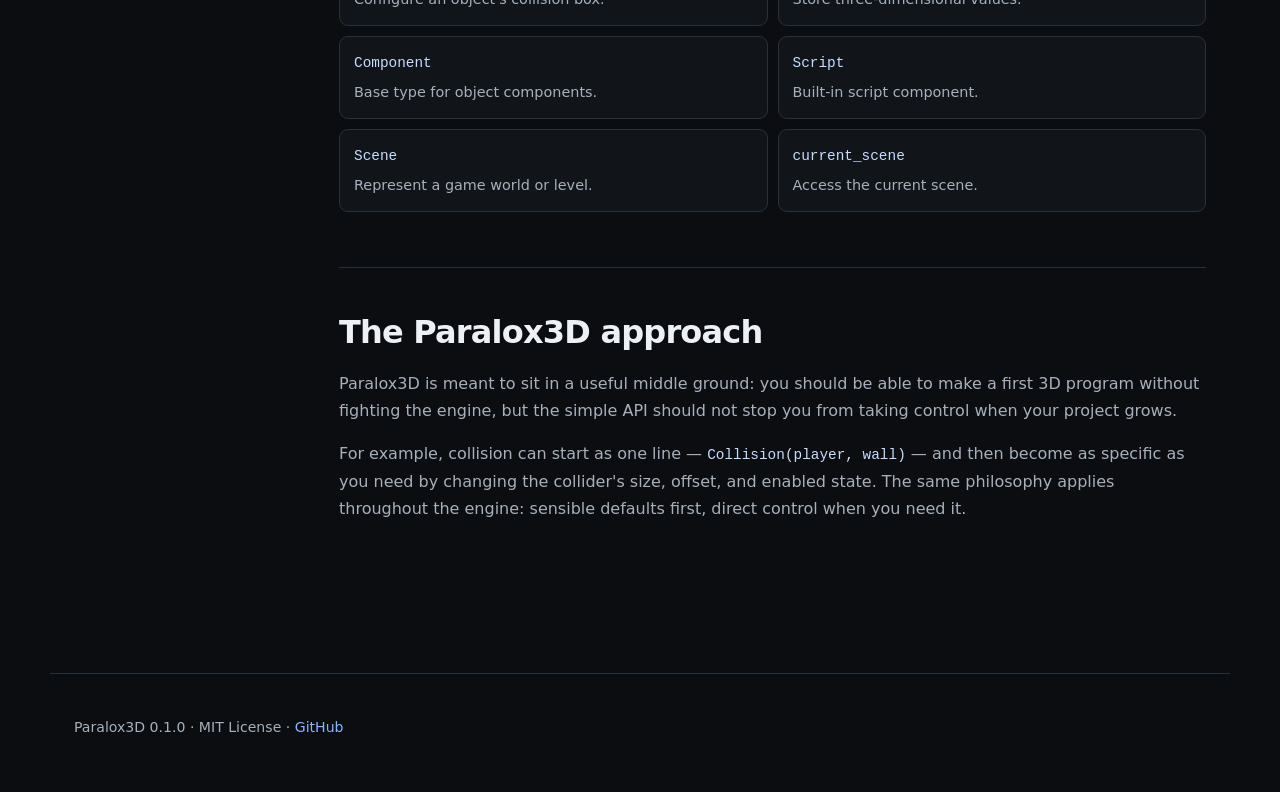
==== commit eb1411fa: "Use local docs asset path for corner logo" ====
--- a/docs/index.html
+++ b/docs/index.html
@@ -5,7 +5,7 @@
   <meta name="viewport" content="width=device-width, initial-scale=1">
   <meta name="description" content="Beginner-friendly documentation for Paralox3D, a simple Python 3D engine with a powerful native core.">
   <title>Paralox3D Documentation</title>
-  <link rel="icon" type="image/png" href="../assets/logo_main.PNG">
+  <link rel="icon" type="image/png" href="assets/logo_main.png">
   <link rel="stylesheet" href="style.css">
 </head>
 <body>
@@ -240,7 +240,7 @@
   </main>
 
   <a class="corner-logo" href="#top" aria-label="Back to top">
-    <img src="../assets/logo_main.PNG" alt="">
+    <img src="assets/logo_main.png" alt="">
   </a>
 
   <footer>
--- a/docs/style.css
+++ b/docs/style.css
@@ -72,7 +72,41 @@
 
 main { max-width: var(--max); margin: 0 auto; padding: 0 24px 80px; }
 
-.hero { padding: 100px 0 75px; max-width: 850px; }
+.hero { padding: 80px 0 75px; max-width: 850px; }
+
+.hero-logo {
+  display: block;
+  width: min(430px, 78vw);
+  height: auto;
+  margin: 0 0 34px;
+}
+
+.corner-logo {
+  position: fixed;
+  right: 22px;
+  bottom: 22px;
+  z-index: 20;
+  width: 58px;
+  height: 58px;
+  display: grid;
+  place-items: center;
+  padding: 6px;
+  border: 1px solid var(--line);
+  border-radius: 12px;
+  background: rgba(11, 13, 16, .9);
+  box-shadow: 0 8px 28px rgba(0, 0, 0, .35);
+  backdrop-filter: blur(10px);
+}
+
+.corner-logo img {
+  display: block;
+  width: 100%;
+  height: 100%;
+  object-fit: contain;
+}
+
+.corner-logo:hover { border-color: #46515e; }
+
 
 .eyebrow {
   color: var(--accent);
@@ -194,7 +228,9 @@
   }
   .topbar nav.open { display: flex; flex-direction: column; gap: 8px; }
   main { padding: 0 18px 60px; }
-  .hero { padding: 70px 0 50px; }
+  .hero { padding: 60px 0 50px; }
+  .hero-logo { width: min(360px, 82vw); margin-bottom: 28px; }
+  .corner-logo { right: 14px; bottom: 14px; width: 50px; height: 50px; }
   .layout { display: block; }
   .sidebar { display: none; }
   .api-grid { grid-template-columns: 1fr; }
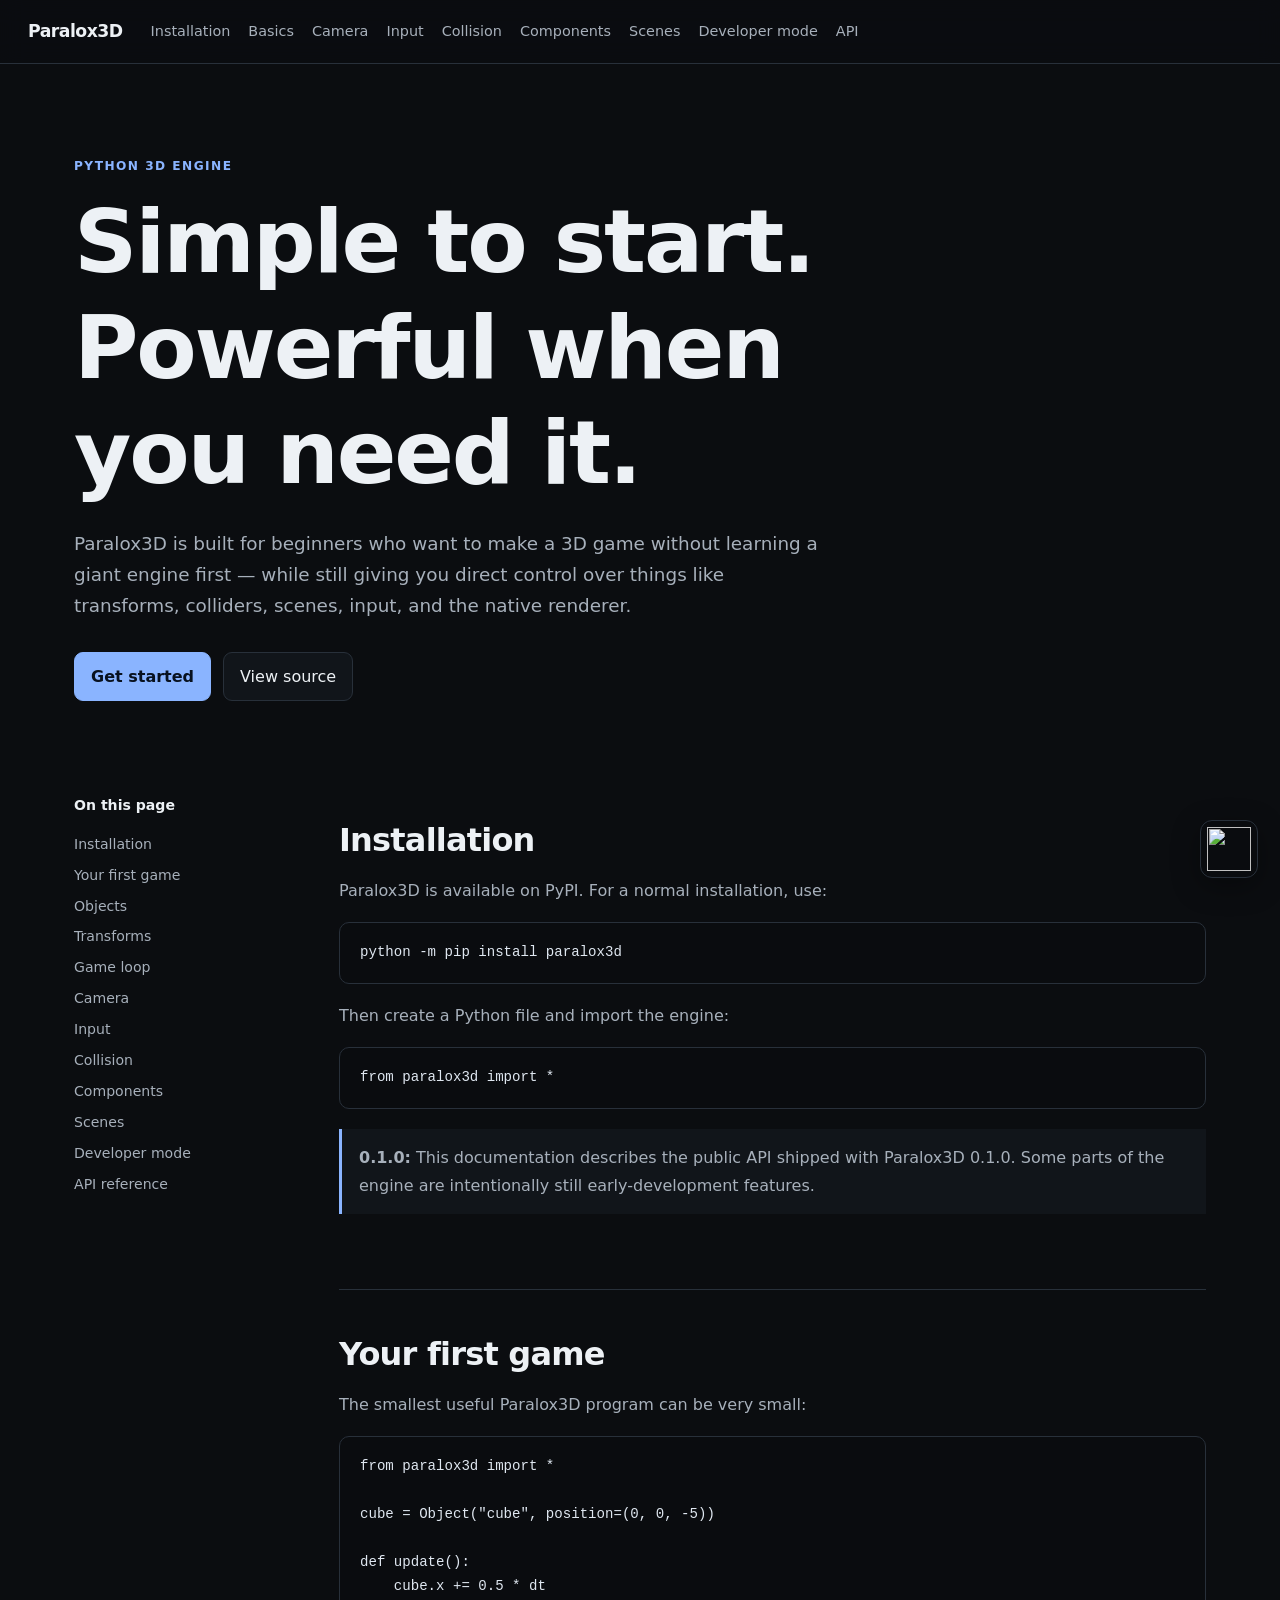
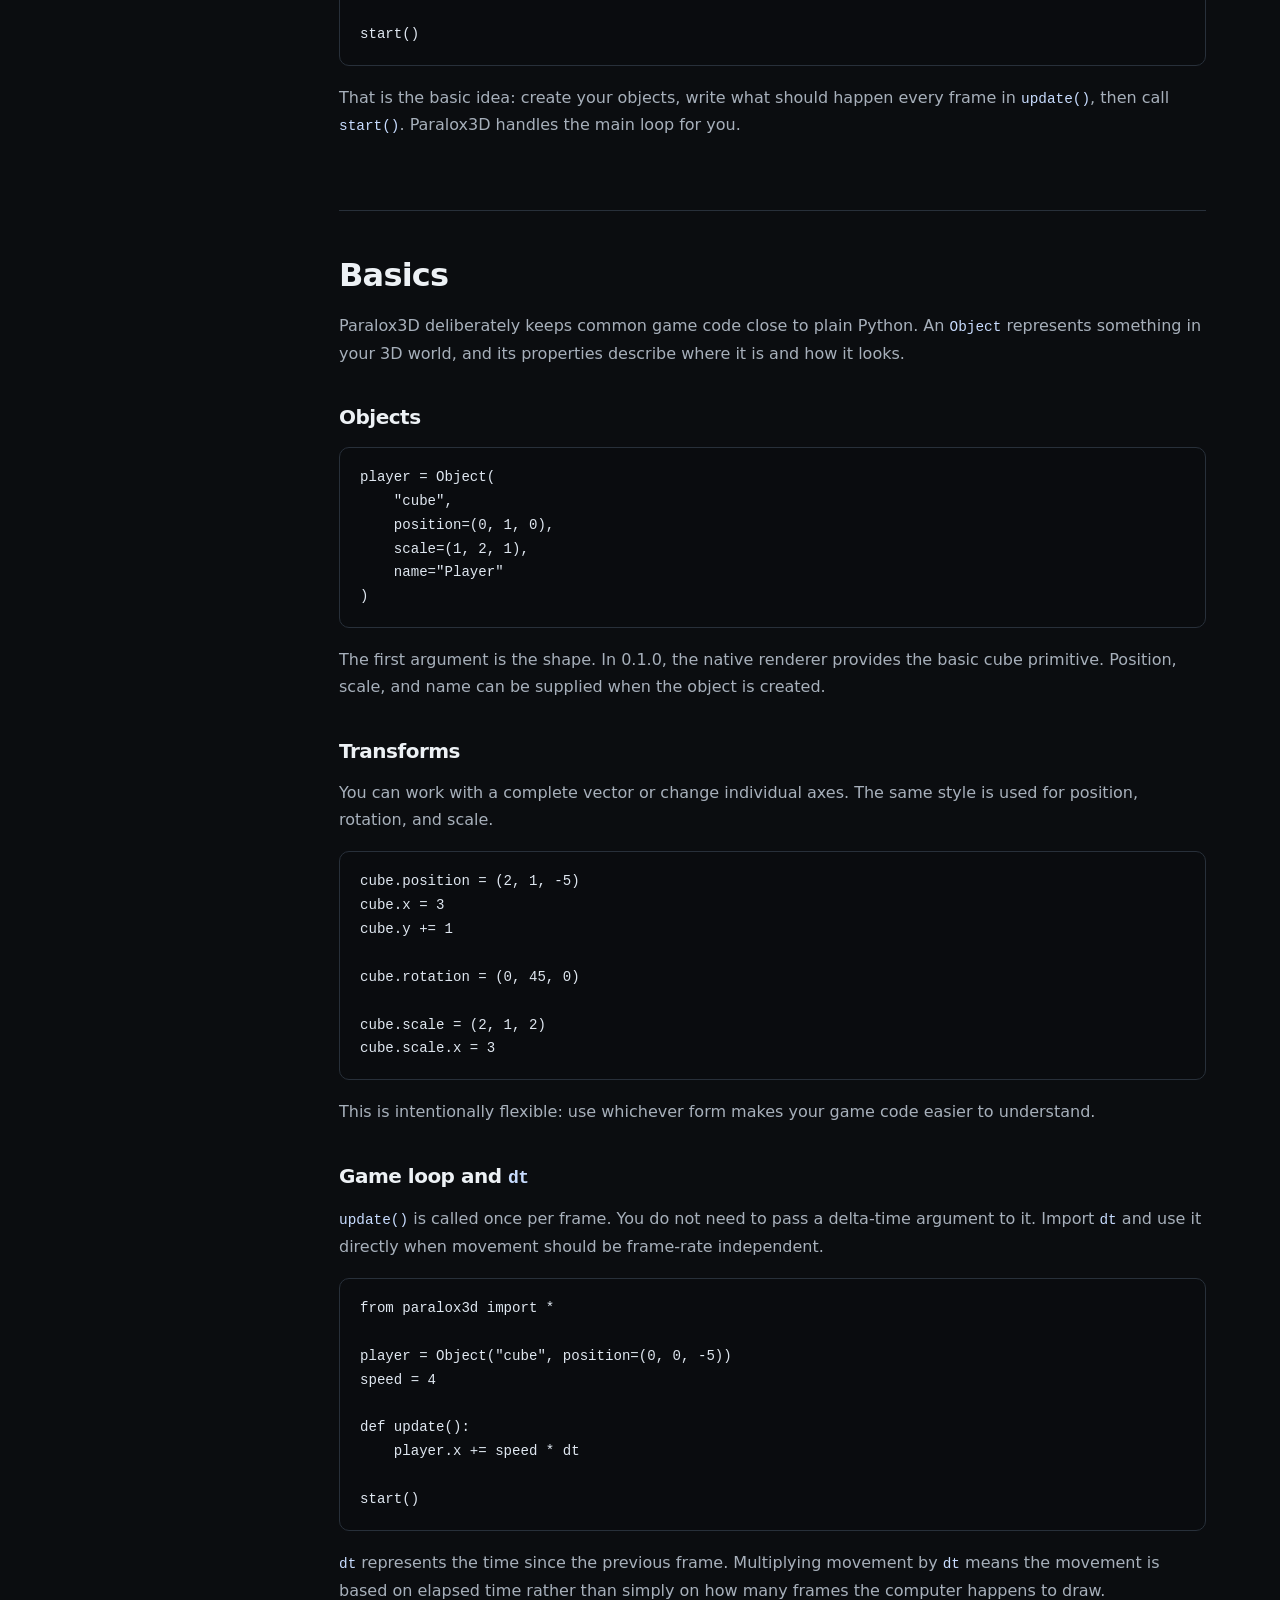
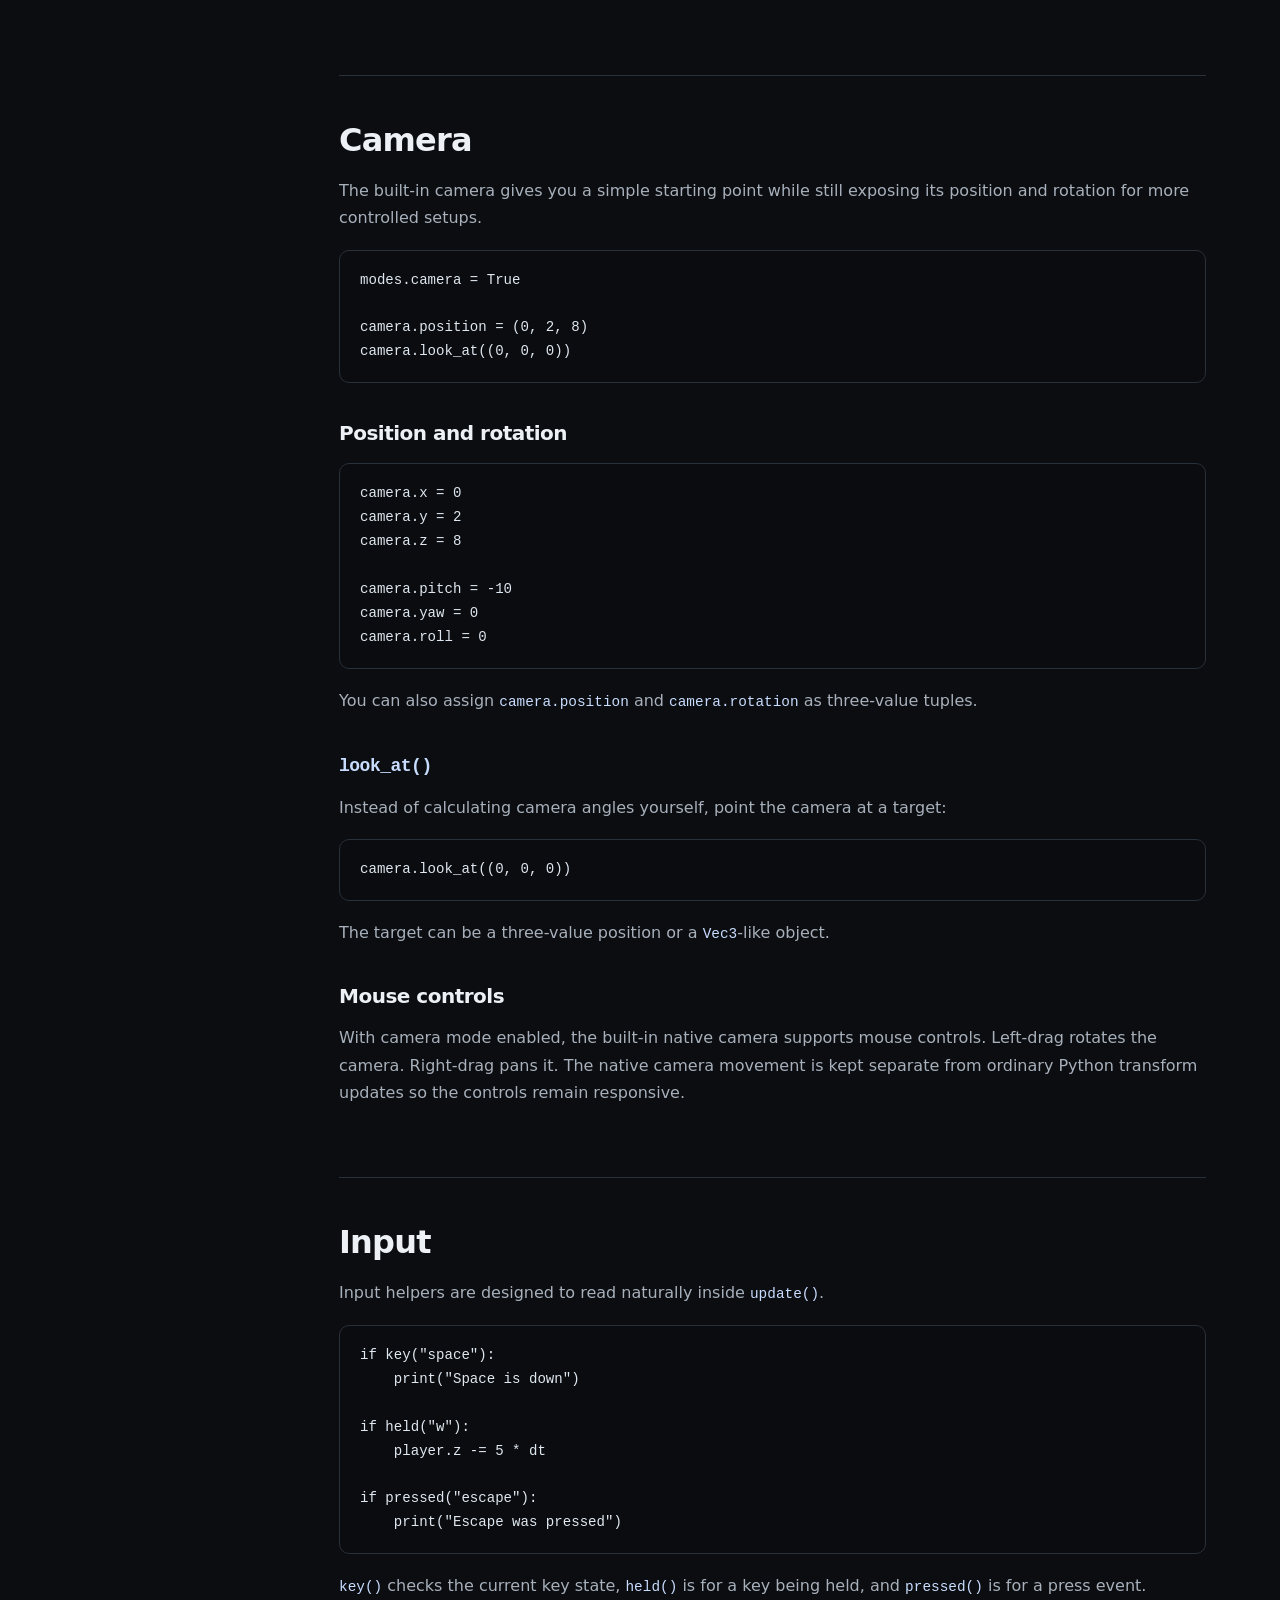
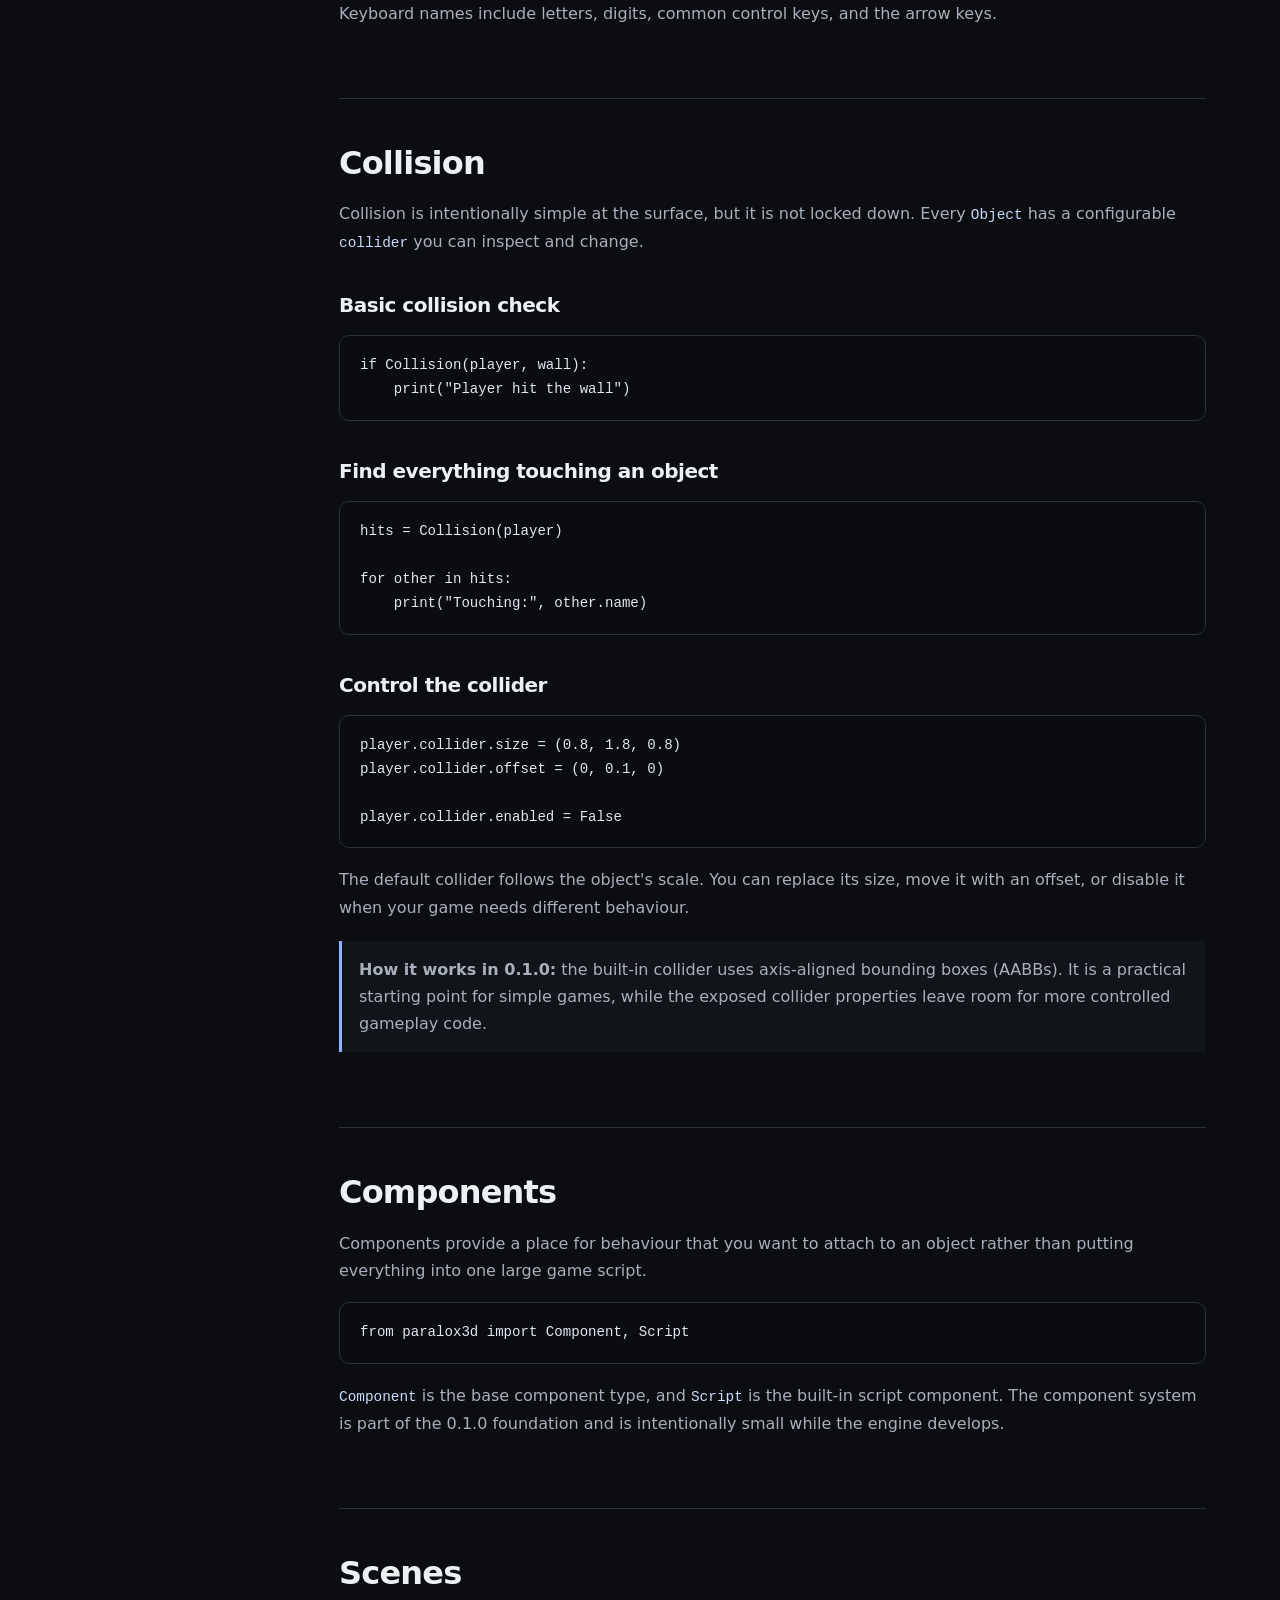
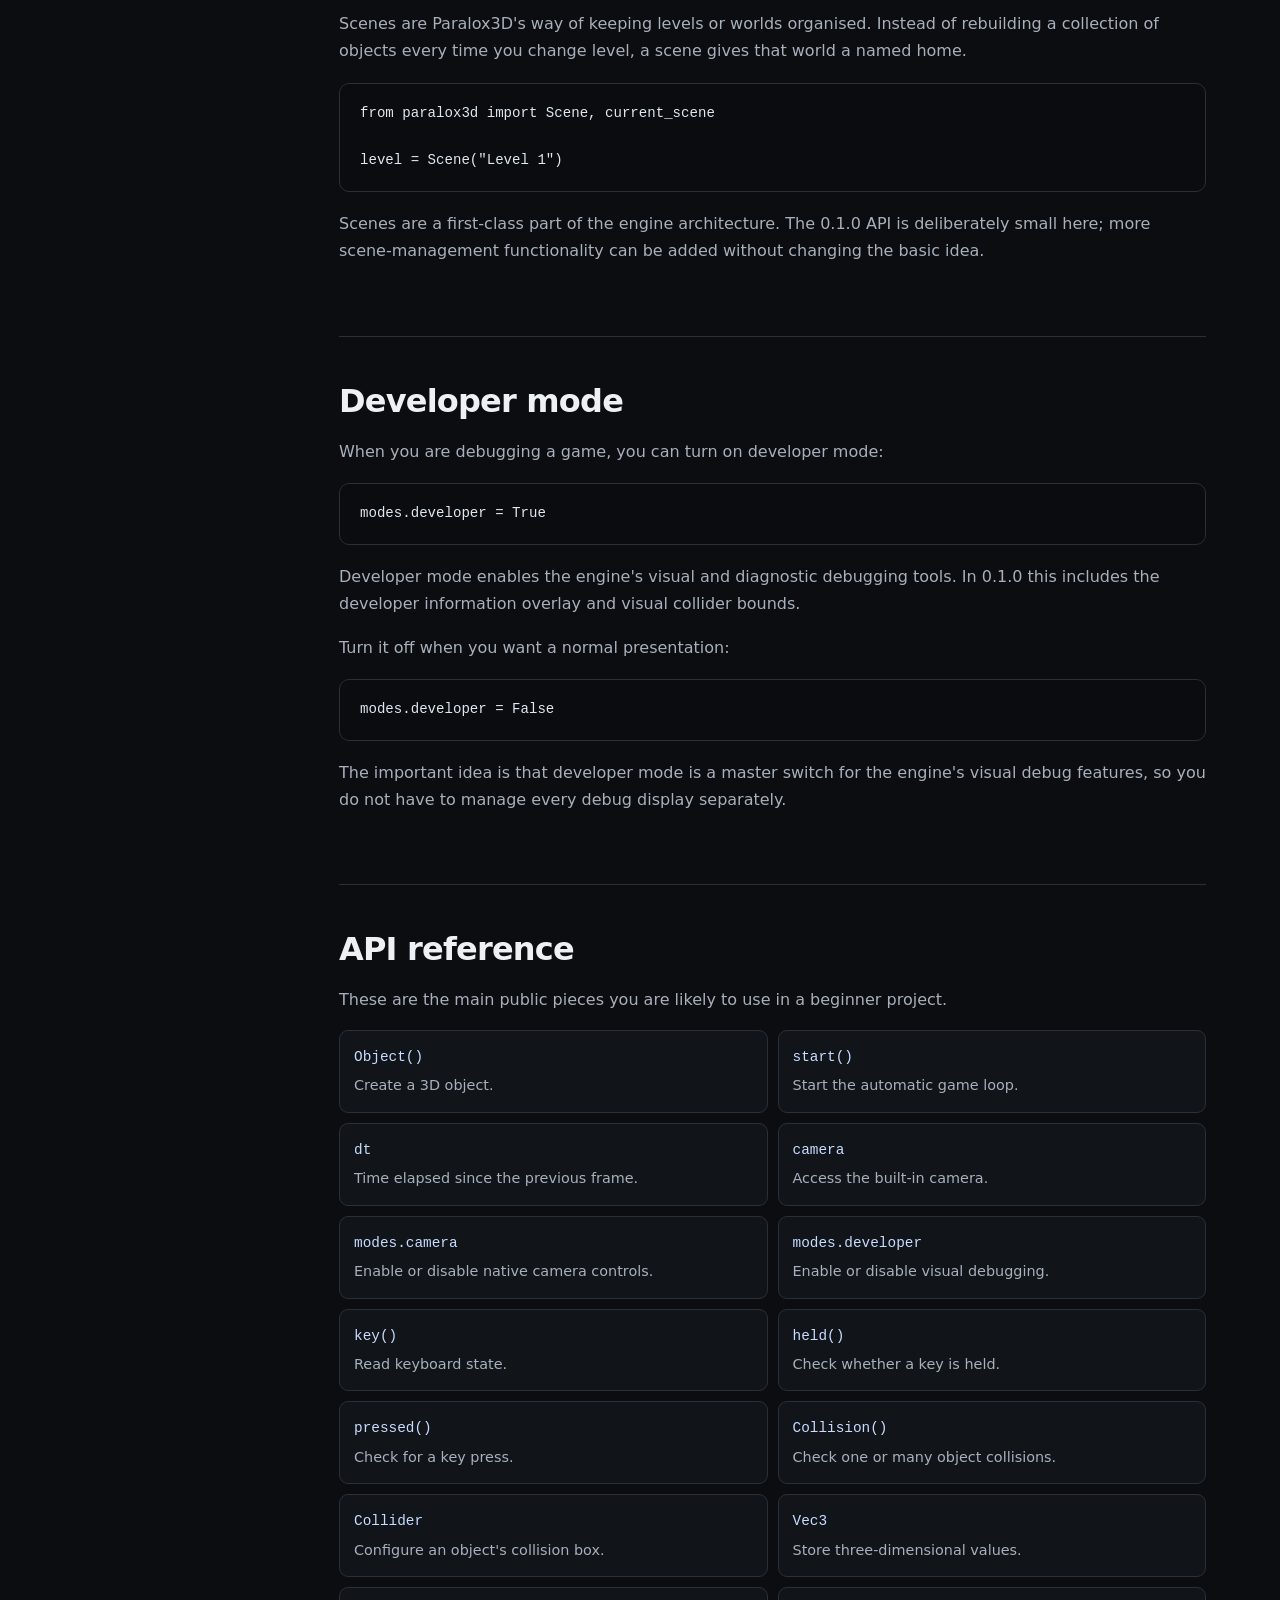
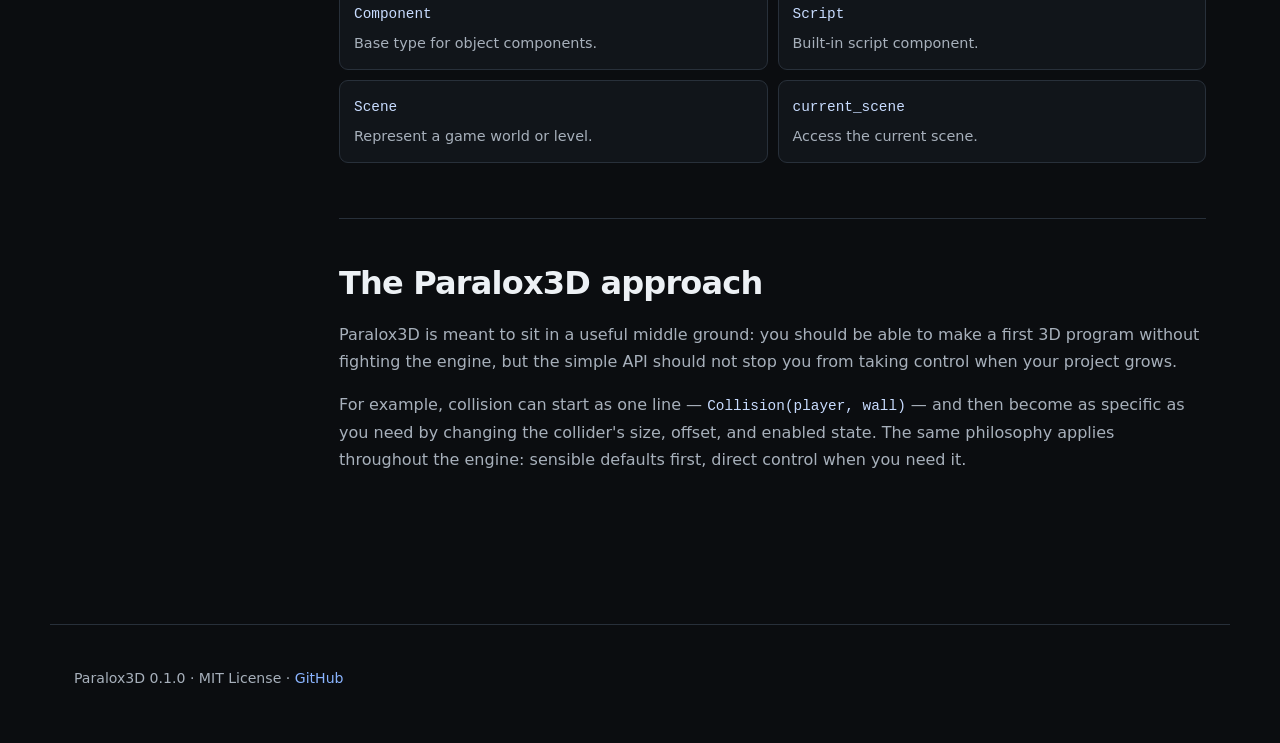
==== commit 70e60ca8: "Fix documentation logo reference" ====
--- a/docs/index.html
+++ b/docs/index.html
@@ -27,7 +27,6 @@
 
   <main id="top">
     <section class="hero">
-      <img class="hero-logo" src="../assets/logo.png" alt="Paralox3D">
       <p class="eyebrow">Python 3D engine</p>
       <h1>Simple to start.<br>Powerful when you need it.</h1>
       <p class="lead">Paralox3D is built for beginners who want to make a 3D game without learning a giant engine first — while still giving you direct control over things like transforms, colliders, scenes, input, and the native renderer.</p>
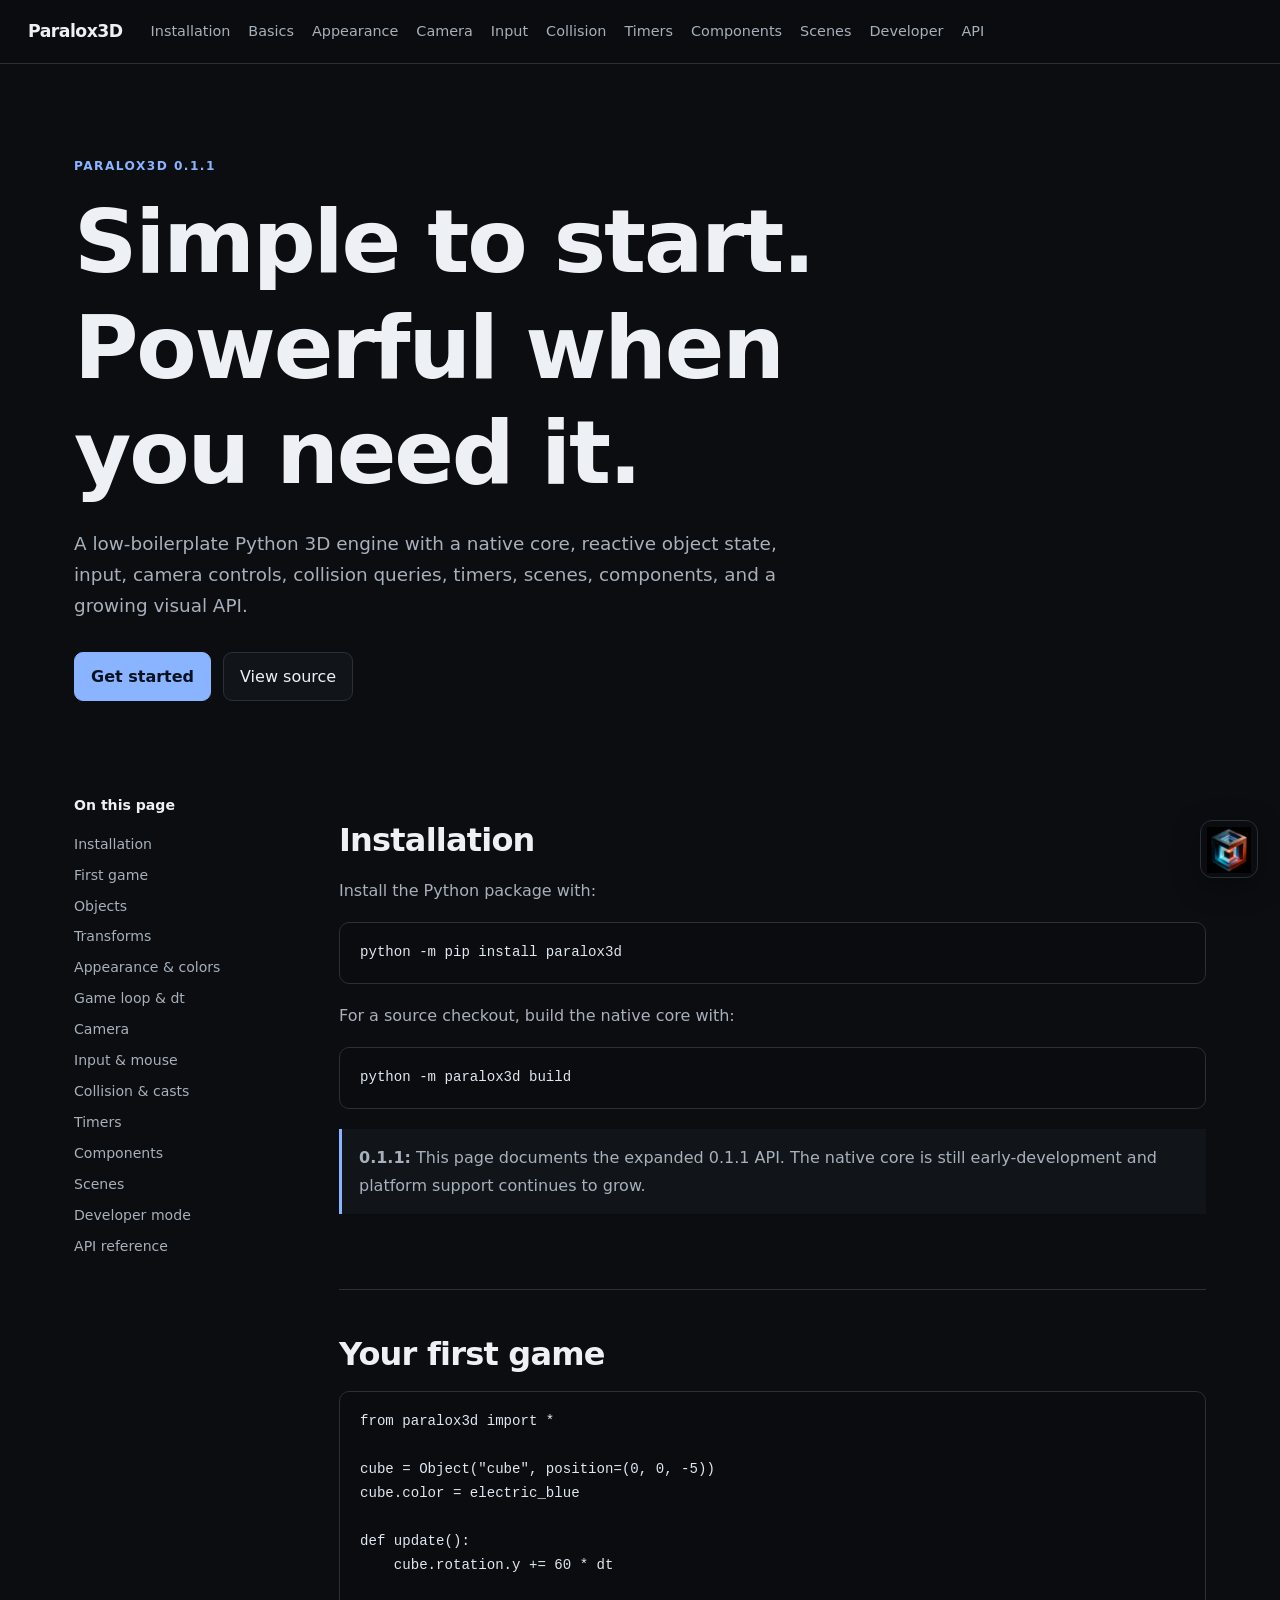
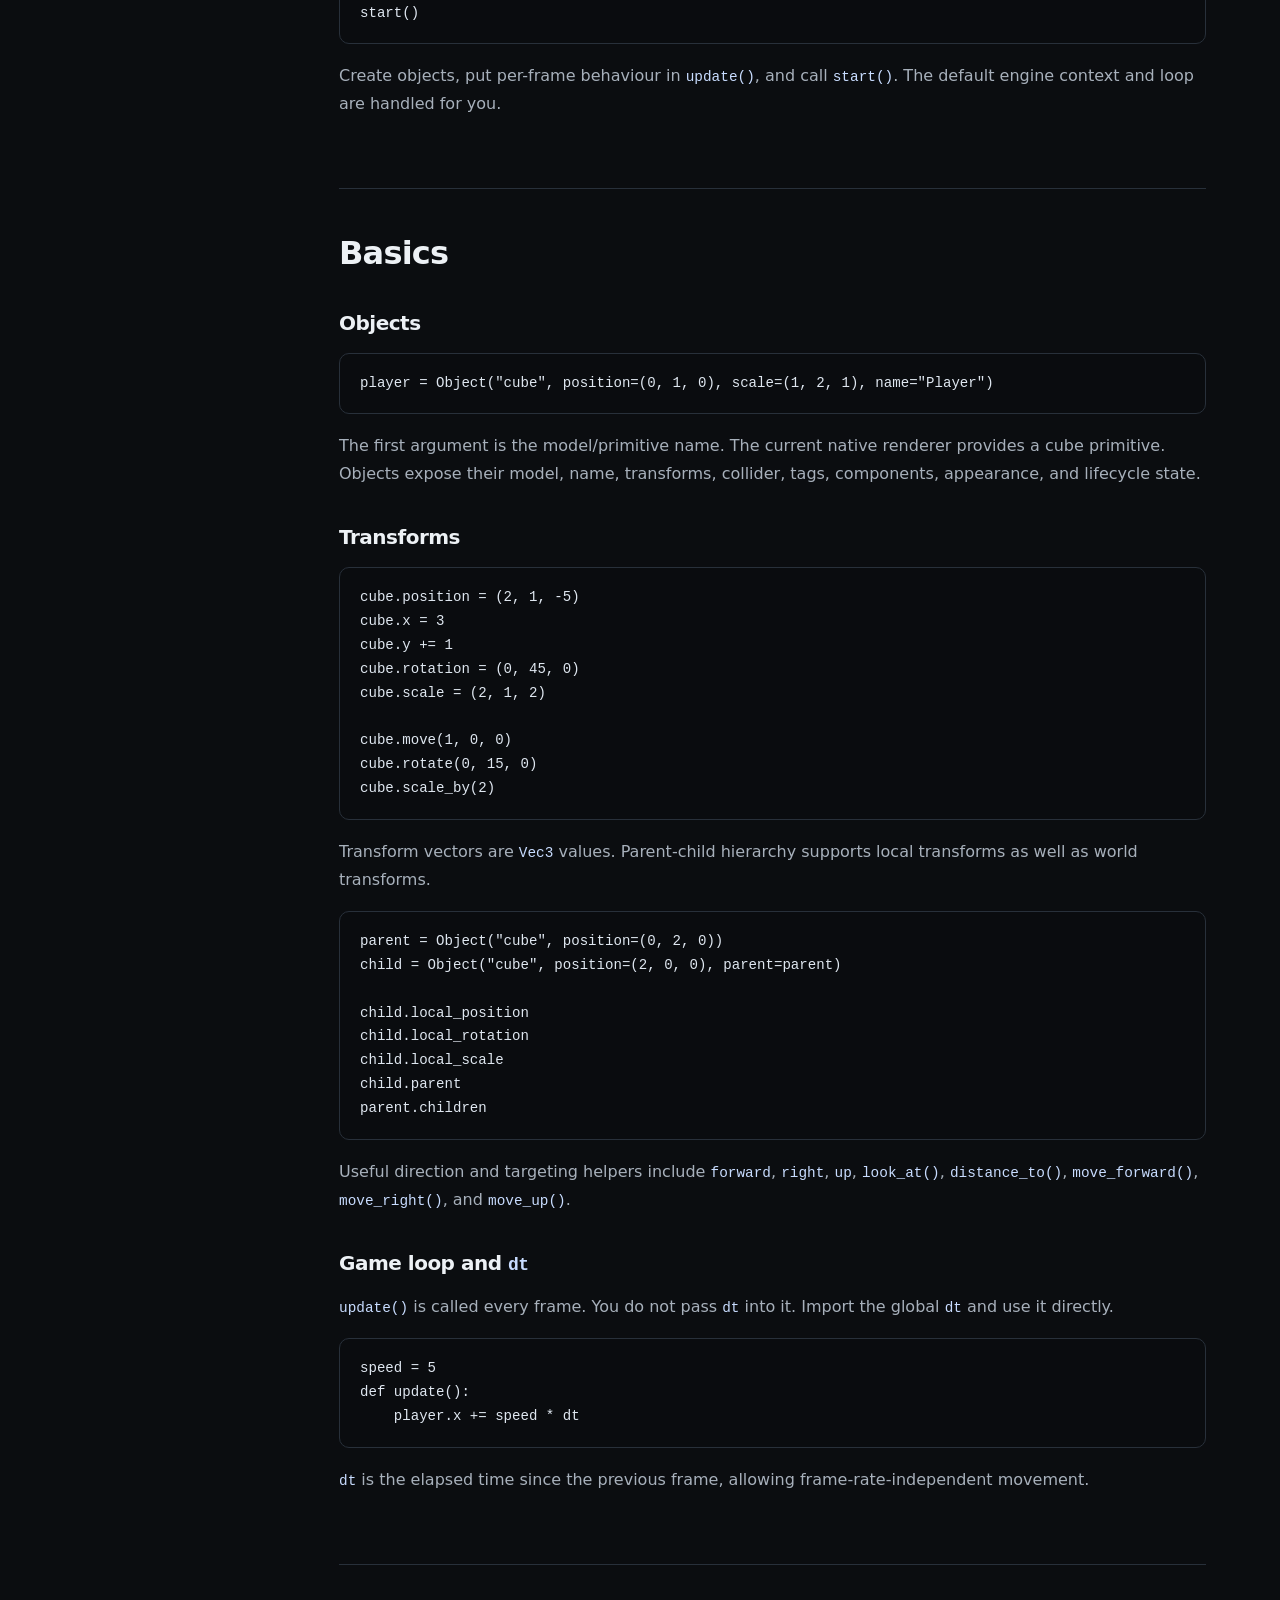
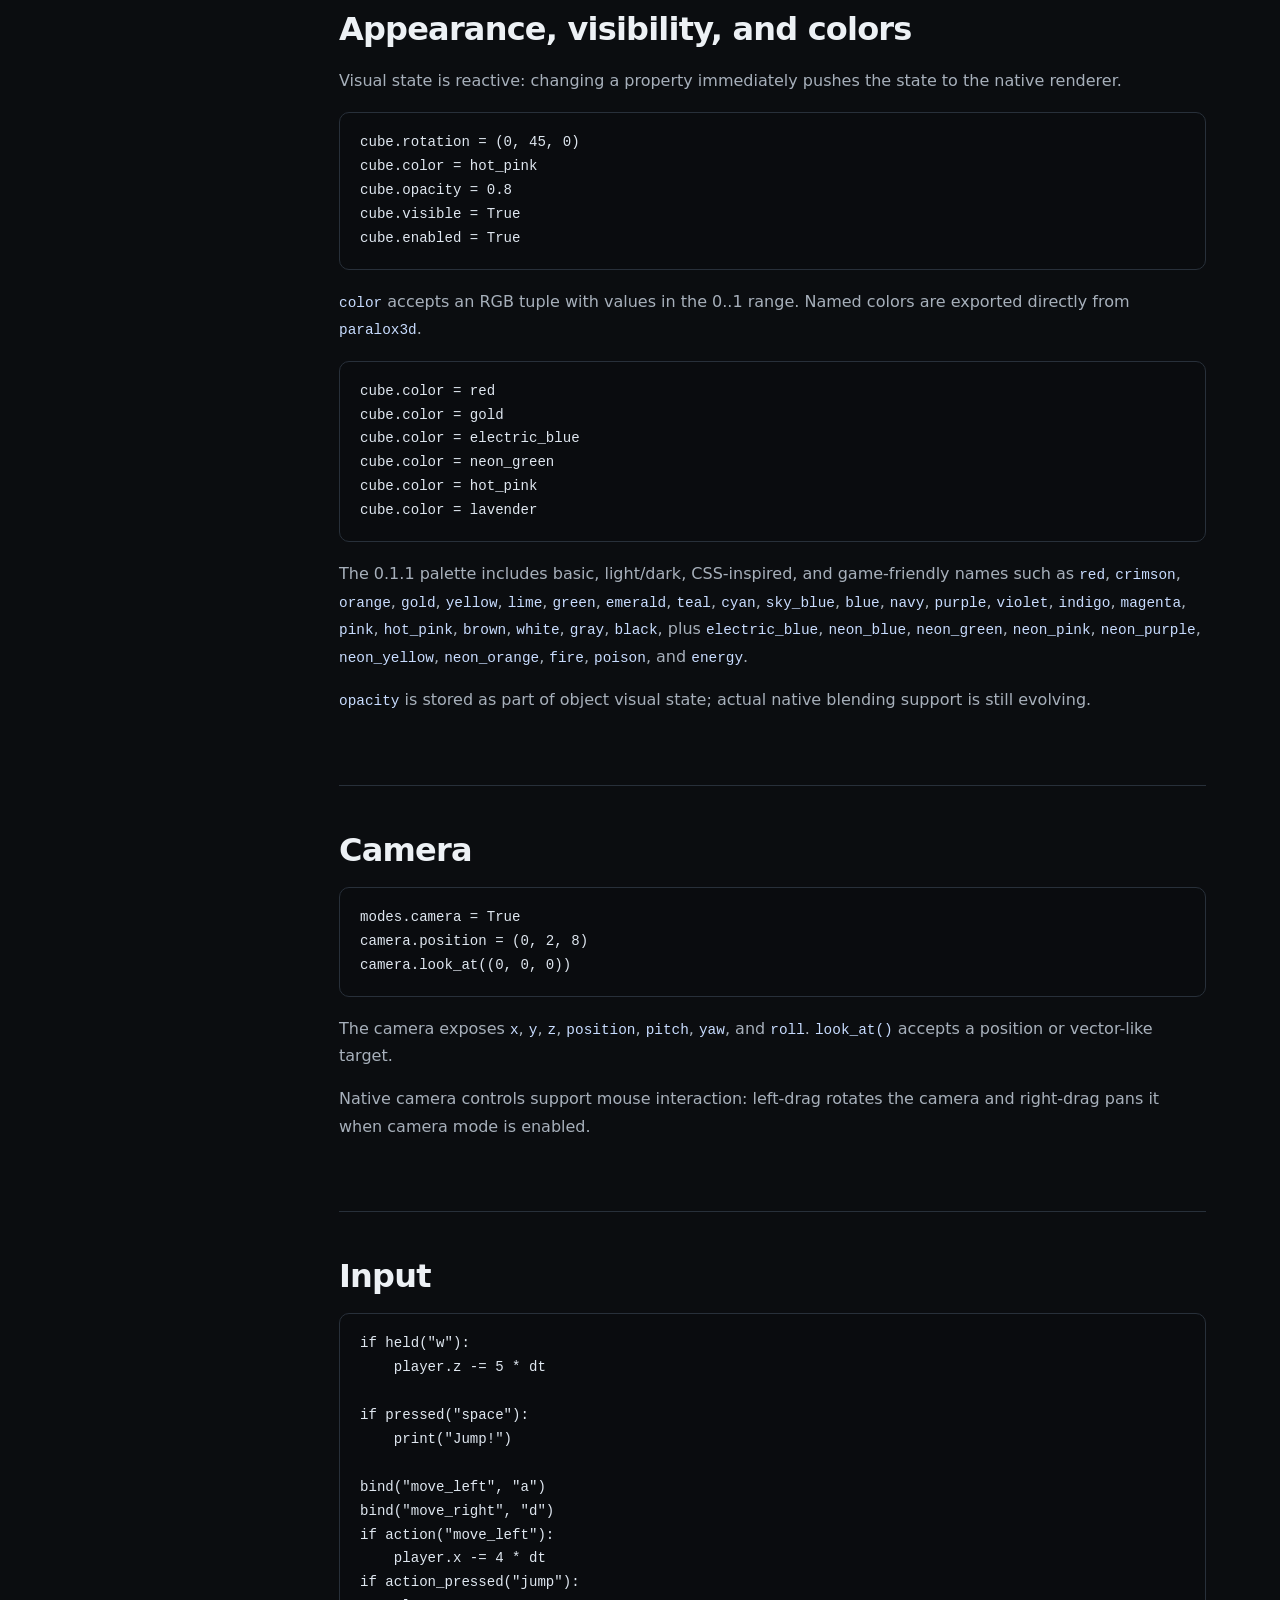
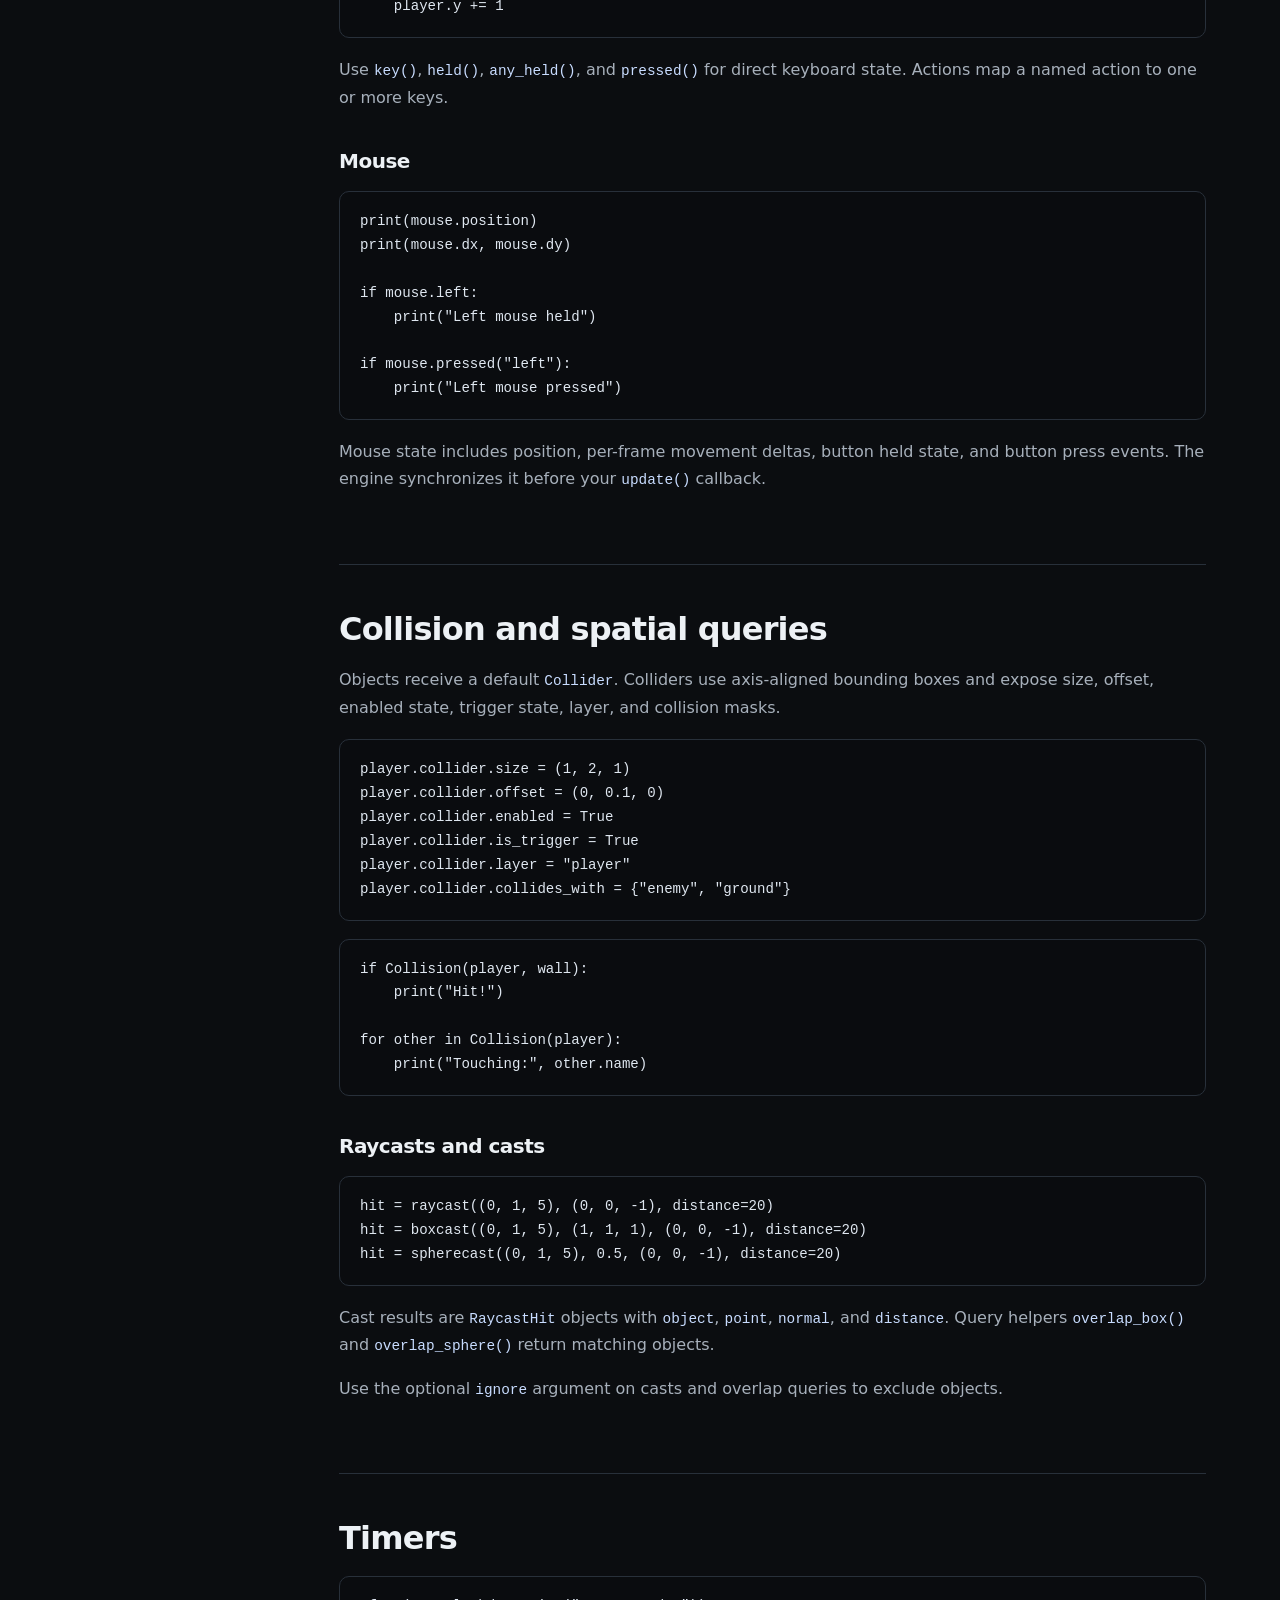
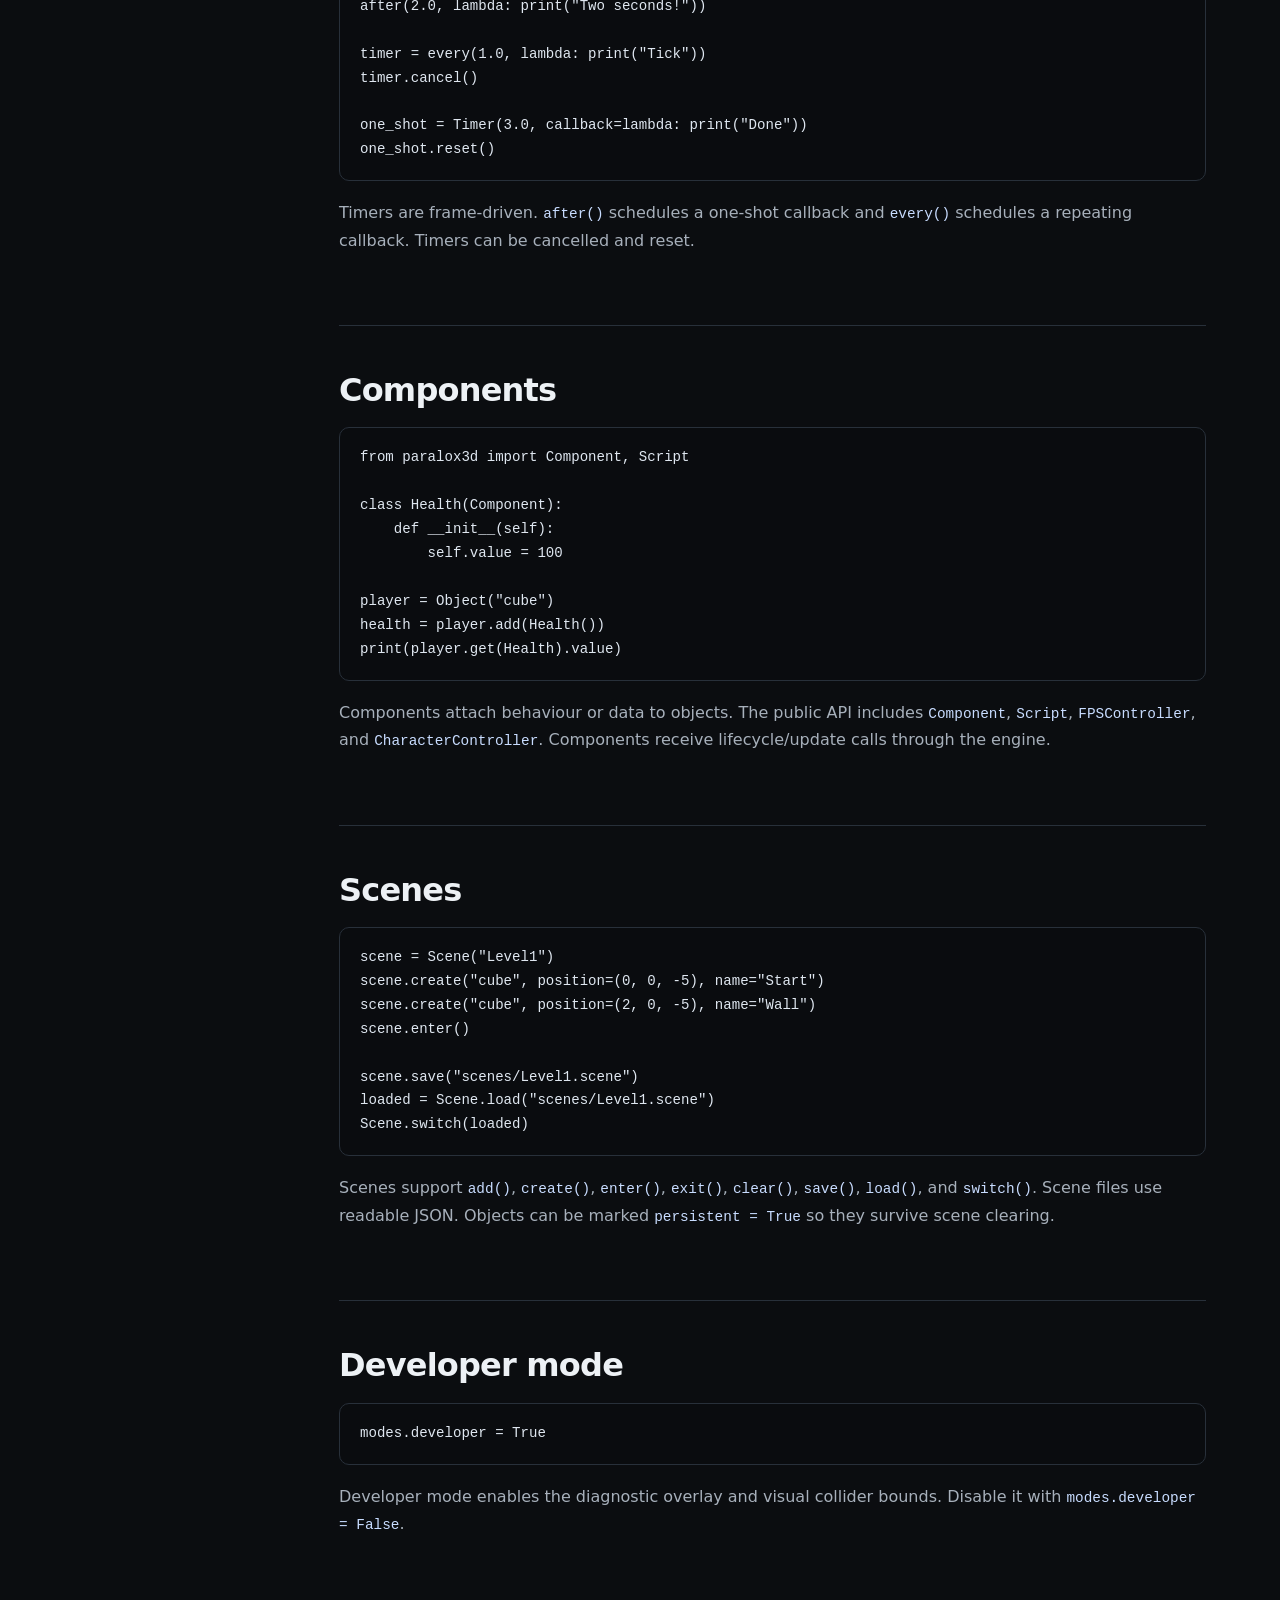
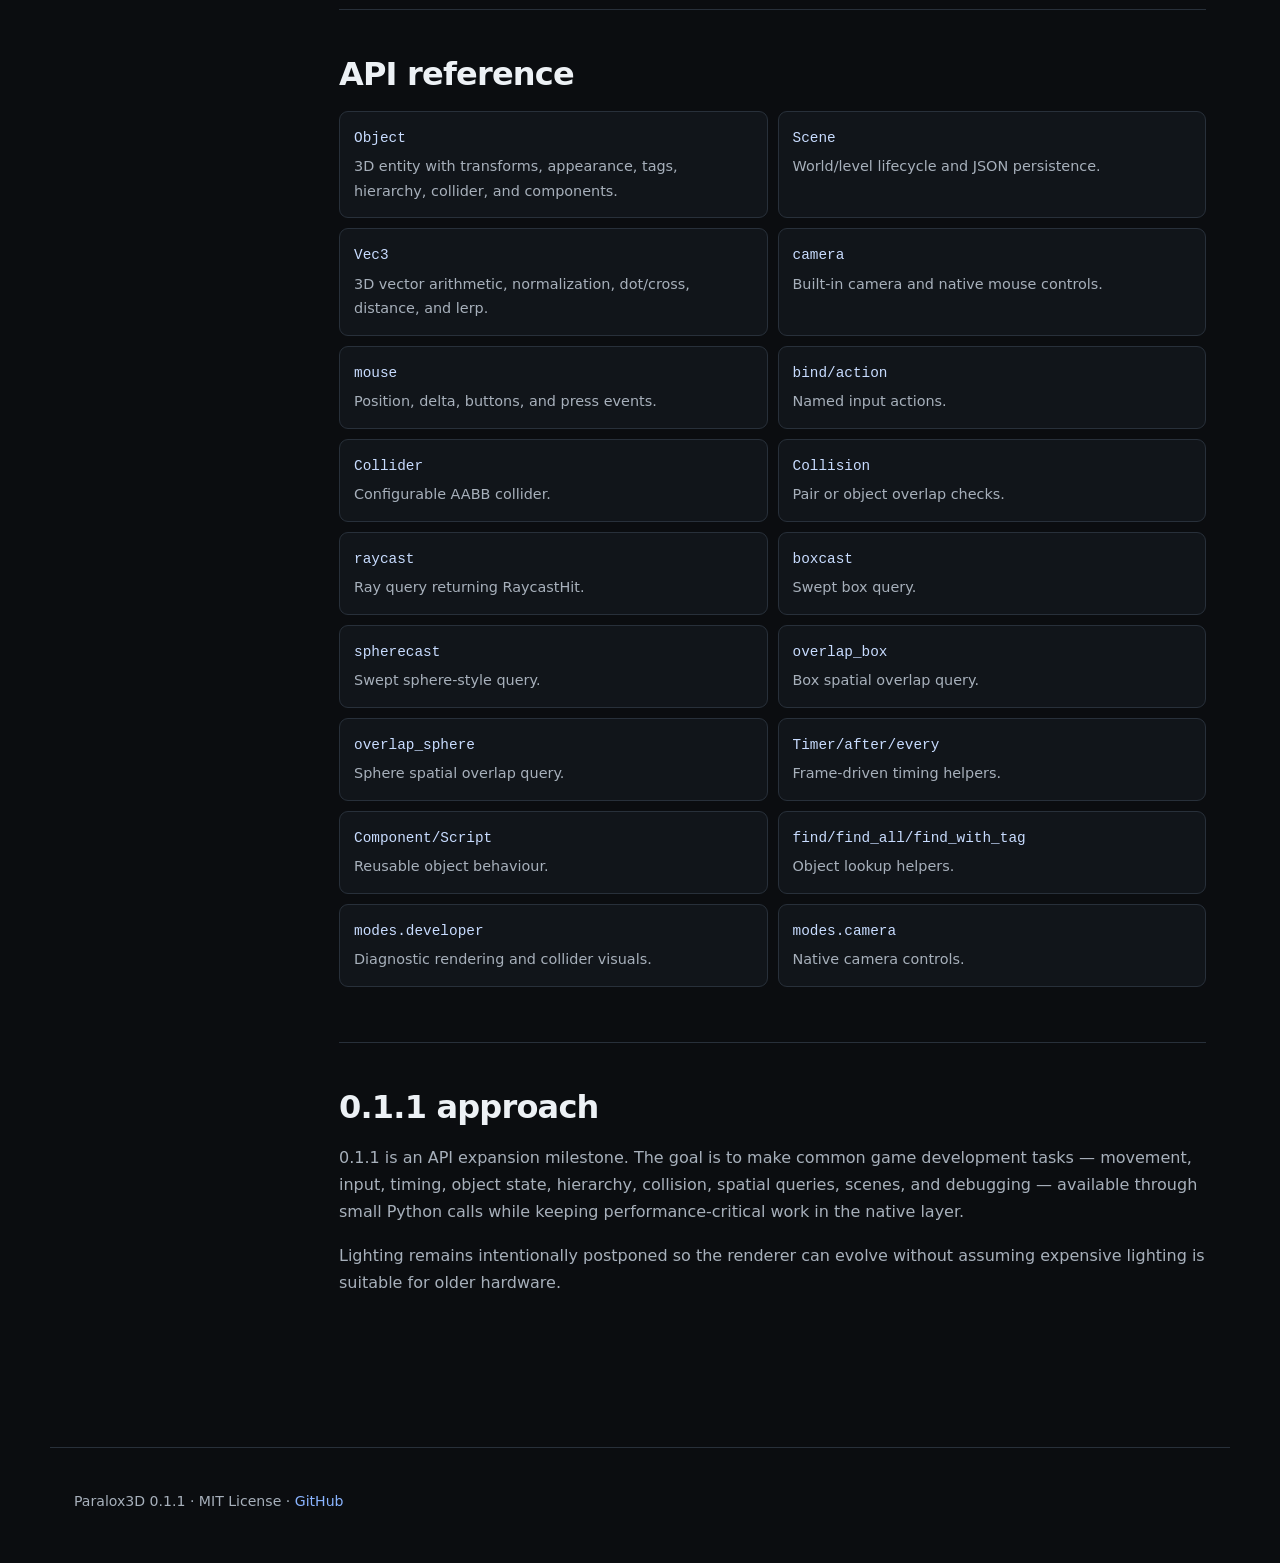
==== commit f4db9d00: "Update docs for full 0.1.1 API expansion" ====
--- a/docs/index.html
+++ b/docs/index.html
@@ -1,250 +1,168 @@
 <!doctype html>
 <html lang="en">
 <head>
-  <meta charset="utf-8">
-  <meta name="viewport" content="width=device-width, initial-scale=1">
-  <meta name="description" content="Beginner-friendly documentation for Paralox3D, a simple Python 3D engine with a powerful native core.">
-  <title>Paralox3D Documentation</title>
-  <link rel="icon" type="image/png" href="assets/logo_main.png">
-  <link rel="stylesheet" href="style.css">
+<meta charset="utf-8">
+<meta name="viewport" content="width=device-width, initial-scale=1">
+<meta name="description" content="Paralox3D 0.1.1 documentation">
+<title>Paralox3D 0.1.1 Documentation</title>
+<link rel="icon" type="image/png" href="assets/logo_main.png">
+<link rel="stylesheet" href="style.css">
 </head>
 <body>
-  <header class="topbar">
-    <a class="brand" href="#top">Paralox3D</a>
-    <button class="menu-button" aria-label="Toggle navigation" aria-expanded="false">Menu</button>
-    <nav id="nav">
-      <a href="#installation">Installation</a>
-      <a href="#basics">Basics</a>
-      <a href="#camera">Camera</a>
-      <a href="#input">Input</a>
-      <a href="#collision">Collision</a>
-      <a href="#components">Components</a>
-      <a href="#scenes">Scenes</a>
-      <a href="#developer">Developer mode</a>
-      <a href="#api">API</a>
-    </nav>
-  </header>
+<header class="topbar">
+<a class="brand" href="#top">Paralox3D</a>
+<button class="menu-button" aria-label="Toggle navigation" aria-expanded="false">Menu</button>
+<nav id="nav">
+<a href="#installation">Installation</a><a href="#basics">Basics</a><a href="#appearance">Appearance</a><a href="#camera">Camera</a><a href="#input">Input</a><a href="#collision">Collision</a><a href="#timers">Timers</a><a href="#components">Components</a><a href="#scenes">Scenes</a><a href="#developer">Developer</a><a href="#api">API</a>
+</nav>
+</header>
+<main id="top">
+<section class="hero">
+<p class="eyebrow">Paralox3D 0.1.1</p>
+<h1>Simple to start.<br>Powerful when you need it.</h1>
+<p class="lead">A low-boilerplate Python 3D engine with a native core, reactive object state, input, camera controls, collision queries, timers, scenes, components, and a growing visual API.</p>
+<div class="hero-actions"><a class="button primary" href="#installation">Get started</a><a class="button" href="https://github.com/N0one123/Paralox3D">View source</a></div>
+</section>
+<div class="layout">
+<aside class="sidebar"><strong>On this page</strong><a href="#installation">Installation</a><a href="#first-game">First game</a><a href="#objects">Objects</a><a href="#transforms">Transforms</a><a href="#appearance">Appearance & colors</a><a href="#game-loop">Game loop & dt</a><a href="#camera">Camera</a><a href="#input">Input & mouse</a><a href="#collision">Collision & casts</a><a href="#timers">Timers</a><a href="#components">Components</a><a href="#scenes">Scenes</a><a href="#developer">Developer mode</a><a href="#api">API reference</a></aside>
+<article class="content">
+<section id="installation"><h2>Installation</h2><p>Install the Python package with:</p><pre><code>python -m pip install paralox3d</code></pre><p>For a source checkout, build the native core with:</p><pre><code>python -m paralox3d build</code></pre><div class="note"><strong>0.1.1:</strong> This page documents the expanded 0.1.1 API. The native core is still early-development and platform support continues to grow.</div></section>
 
-  <main id="top">
-    <section class="hero">
-      <p class="eyebrow">Python 3D engine</p>
-      <h1>Simple to start.<br>Powerful when you need it.</h1>
-      <p class="lead">Paralox3D is built for beginners who want to make a 3D game without learning a giant engine first — while still giving you direct control over things like transforms, colliders, scenes, input, and the native renderer.</p>
-      <div class="hero-actions">
-        <a class="button primary" href="#installation">Get started</a>
-        <a class="button" href="https://github.com/N0one123/Paralox3D">View source</a>
-      </div>
-    </section>
-
-    <div class="layout">
-      <aside class="sidebar">
-        <strong>On this page</strong>
-        <a href="#installation">Installation</a>
-        <a href="#first-game">Your first game</a>
-        <a href="#objects">Objects</a>
-        <a href="#transforms">Transforms</a>
-        <a href="#game-loop">Game loop</a>
-        <a href="#camera">Camera</a>
-        <a href="#input">Input</a>
-        <a href="#collision">Collision</a>
-        <a href="#components">Components</a>
-        <a href="#scenes">Scenes</a>
-        <a href="#developer">Developer mode</a>
-        <a href="#api">API reference</a>
-      </aside>
-
-      <article class="content">
-        <section id="installation">
-          <h2>Installation</h2>
-          <p>Paralox3D is available on PyPI. For a normal installation, use:</p>
-          <pre><code>python -m pip install paralox3d</code></pre>
-          <p>Then create a Python file and import the engine:</p>
-          <pre><code>from paralox3d import *</code></pre>
-          <div class="note"><strong>0.1.0:</strong> This documentation describes the public API shipped with Paralox3D 0.1.0. Some parts of the engine are intentionally still early-development features.</div>
-        </section>
-
-        <section id="first-game">
-          <h2>Your first game</h2>
-          <p>The smallest useful Paralox3D program can be very small:</p>
-          <pre><code>from paralox3d import *
+<section id="first-game"><h2>Your first game</h2><pre><code>from paralox3d import *
 
 cube = Object("cube", position=(0, 0, -5))
+cube.color = electric_blue
 
 def update():
-    cube.x += 0.5 * dt
+    cube.rotation.y += 60 * dt
 
-start()</code></pre>
-          <p>That is the basic idea: create your objects, write what should happen every frame in <code>update()</code>, then call <code>start()</code>. Paralox3D handles the main loop for you.</p>
-        </section>
+start()</code></pre><p>Create objects, put per-frame behaviour in <code>update()</code>, and call <code>start()</code>. The default engine context and loop are handled for you.</p></section>
 
-        <section id="basics">
-          <h2>Basics</h2>
-          <p>Paralox3D deliberately keeps common game code close to plain Python. An <code>Object</code> represents something in your 3D world, and its properties describe where it is and how it looks.</p>
-
-          <h3 id="objects">Objects</h3>
-          <pre><code>player = Object(
-    "cube",
-    position=(0, 1, 0),
-    scale=(1, 2, 1),
-    name="Player"
-)</code></pre>
-          <p>The first argument is the shape. In 0.1.0, the native renderer provides the basic cube primitive. Position, scale, and name can be supplied when the object is created.</p>
-
-          <h3 id="transforms">Transforms</h3>
-          <p>You can work with a complete vector or change individual axes. The same style is used for position, rotation, and scale.</p>
-          <pre><code>cube.position = (2, 1, -5)
+<section id="basics"><h2>Basics</h2><h3 id="objects">Objects</h3><pre><code>player = Object("cube", position=(0, 1, 0), scale=(1, 2, 1), name="Player")</code></pre><p>The first argument is the model/primitive name. The current native renderer provides a cube primitive. Objects expose their model, name, transforms, collider, tags, components, appearance, and lifecycle state.</p>
+<h3 id="transforms">Transforms</h3><pre><code>cube.position = (2, 1, -5)
 cube.x = 3
 cube.y += 1
+cube.rotation = (0, 45, 0)
+cube.scale = (2, 1, 2)
 
-cube.rotation = (0, 45, 0)
+cube.move(1, 0, 0)
+cube.rotate(0, 15, 0)
+cube.scale_by(2)</code></pre><p>Transform vectors are <code>Vec3</code> values. Parent-child hierarchy supports local transforms as well as world transforms.</p>
+<pre><code>parent = Object("cube", position=(0, 2, 0))
+child = Object("cube", position=(2, 0, 0), parent=parent)
 
-cube.scale = (2, 1, 2)
-cube.scale.x = 3</code></pre>
-          <p>This is intentionally flexible: use whichever form makes your game code easier to understand.</p>
+child.local_position
+child.local_rotation
+child.local_scale
+child.parent
+parent.children</code></pre>
+<p>Useful direction and targeting helpers include <code>forward</code>, <code>right</code>, <code>up</code>, <code>look_at()</code>, <code>distance_to()</code>, <code>move_forward()</code>, <code>move_right()</code>, and <code>move_up()</code>.</p>
+<h3 id="game-loop">Game loop and <code>dt</code></h3><p><code>update()</code> is called every frame. You do not pass <code>dt</code> into it. Import the global <code>dt</code> and use it directly.</p><pre><code>speed = 5
+def update():
+    player.x += speed * dt</code></pre><p><code>dt</code> is the elapsed time since the previous frame, allowing frame-rate-independent movement.</p></section>
 
-          <h3 id="game-loop">Game loop and <code>dt</code></h3>
-          <p><code>update()</code> is called once per frame. You do not need to pass a delta-time argument to it. Import <code>dt</code> and use it directly when movement should be frame-rate independent.</p>
-          <pre><code>from paralox3d import *
+<section id="appearance"><h2>Appearance, visibility, and colors</h2><p>Visual state is reactive: changing a property immediately pushes the state to the native renderer.</p><pre><code>cube.rotation = (0, 45, 0)
+cube.color = hot_pink
+cube.opacity = 0.8
+cube.visible = True
+cube.enabled = True</code></pre><p><code>color</code> accepts an RGB tuple with values in the 0..1 range. Named colors are exported directly from <code>paralox3d</code>.</p><pre><code>cube.color = red
+cube.color = gold
+cube.color = electric_blue
+cube.color = neon_green
+cube.color = hot_pink
+cube.color = lavender</code></pre><p>The 0.1.1 palette includes basic, light/dark, CSS-inspired, and game-friendly names such as <code>red</code>, <code>crimson</code>, <code>orange</code>, <code>gold</code>, <code>yellow</code>, <code>lime</code>, <code>green</code>, <code>emerald</code>, <code>teal</code>, <code>cyan</code>, <code>sky_blue</code>, <code>blue</code>, <code>navy</code>, <code>purple</code>, <code>violet</code>, <code>indigo</code>, <code>magenta</code>, <code>pink</code>, <code>hot_pink</code>, <code>brown</code>, <code>white</code>, <code>gray</code>, <code>black</code>, plus <code>electric_blue</code>, <code>neon_blue</code>, <code>neon_green</code>, <code>neon_pink</code>, <code>neon_purple</code>, <code>neon_yellow</code>, <code>neon_orange</code>, <code>fire</code>, <code>poison</code>, and <code>energy</code>.</p><p><code>opacity</code> is stored as part of object visual state; actual native blending support is still evolving.</p></section>
 
-player = Object("cube", position=(0, 0, -5))
-speed = 4
+<section id="camera"><h2>Camera</h2><pre><code>modes.camera = True
+camera.position = (0, 2, 8)
+camera.look_at((0, 0, 0))</code></pre><p>The camera exposes <code>x</code>, <code>y</code>, <code>z</code>, <code>position</code>, <code>pitch</code>, <code>yaw</code>, and <code>roll</code>. <code>look_at()</code> accepts a position or vector-like target.</p><p>Native camera controls support mouse interaction: left-drag rotates the camera and right-drag pans it when camera mode is enabled.</p></section>
 
-def update():
-    player.x += speed * dt
-
-start()</code></pre>
-          <p><code>dt</code> represents the time since the previous frame. Multiplying movement by <code>dt</code> means the movement is based on elapsed time rather than simply on how many frames the computer happens to draw.</p>
-        </section>
-
-        <section id="camera">
-          <h2>Camera</h2>
-          <p>The built-in camera gives you a simple starting point while still exposing its position and rotation for more controlled setups.</p>
-          <pre><code>modes.camera = True
-
-camera.position = (0, 2, 8)
-camera.look_at((0, 0, 0))</code></pre>
-
-          <h3>Position and rotation</h3>
-          <pre><code>camera.x = 0
-camera.y = 2
-camera.z = 8
-
-camera.pitch = -10
-camera.yaw = 0
-camera.roll = 0</code></pre>
-          <p>You can also assign <code>camera.position</code> and <code>camera.rotation</code> as three-value tuples.</p>
-
-          <h3><code>look_at()</code></h3>
-          <p>Instead of calculating camera angles yourself, point the camera at a target:</p>
-          <pre><code>camera.look_at((0, 0, 0))</code></pre>
-          <p>The target can be a three-value position or a <code>Vec3</code>-like object.</p>
-
-          <h3>Mouse controls</h3>
-          <p>With camera mode enabled, the built-in native camera supports mouse controls. Left-drag rotates the camera. Right-drag pans it. The native camera movement is kept separate from ordinary Python transform updates so the controls remain responsive.</p>
-        </section>
-
-        <section id="input">
-          <h2>Input</h2>
-          <p>Input helpers are designed to read naturally inside <code>update()</code>.</p>
-          <pre><code>if key("space"):
-    print("Space is down")
-
-if held("w"):
+<section id="input"><h2>Input</h2><pre><code>if held("w"):
     player.z -= 5 * dt
 
-if pressed("escape"):
-    print("Escape was pressed")</code></pre>
-          <p><code>key()</code> checks the current key state, <code>held()</code> is for a key being held, and <code>pressed()</code> is for a press event. Keyboard names include letters, digits, common control keys, and the arrow keys.</p>
-        </section>
+if pressed("space"):
+    print("Jump!")
 
-        <section id="collision">
-          <h2>Collision</h2>
-          <p>Collision is intentionally simple at the surface, but it is not locked down. Every <code>Object</code> has a configurable <code>collider</code> you can inspect and change.</p>
+bind("move_left", "a")
+bind("move_right", "d")
+if action("move_left"):
+    player.x -= 4 * dt
+if action_pressed("jump"):
+    player.y += 1</code></pre><p>Use <code>key()</code>, <code>held()</code>, <code>any_held()</code>, and <code>pressed()</code> for direct keyboard state. Actions map a named action to one or more keys.</p><h3>Mouse</h3><pre><code>print(mouse.position)
+print(mouse.dx, mouse.dy)
 
-          <h3>Basic collision check</h3>
-          <pre><code>if Collision(player, wall):
-    print("Player hit the wall")</code></pre>
+if mouse.left:
+    print("Left mouse held")
 
-          <h3>Find everything touching an object</h3>
-          <pre><code>hits = Collision(player)
+if mouse.pressed("left"):
+    print("Left mouse pressed")</code></pre><p>Mouse state includes position, per-frame movement deltas, button held state, and button press events. The engine synchronizes it before your <code>update()</code> callback.</p></section>
 
-for other in hits:
-    print("Touching:", other.name)</code></pre>
+<section id="collision"><h2>Collision and spatial queries</h2><p>Objects receive a default <code>Collider</code>. Colliders use axis-aligned bounding boxes and expose size, offset, enabled state, trigger state, layer, and collision masks.</p><pre><code>player.collider.size = (1, 2, 1)
+player.collider.offset = (0, 0.1, 0)
+player.collider.enabled = True
+player.collider.is_trigger = True
+player.collider.layer = "player"
+player.collider.collides_with = {"enemy", "ground"}</code></pre><pre><code>if Collision(player, wall):
+    print("Hit!")
 
-          <h3>Control the collider</h3>
-          <pre><code>player.collider.size = (0.8, 1.8, 0.8)
-player.collider.offset = (0, 0.1, 0)
+for other in Collision(player):
+    print("Touching:", other.name)</code></pre><h3>Raycasts and casts</h3><pre><code>hit = raycast((0, 1, 5), (0, 0, -1), distance=20)
+hit = boxcast((0, 1, 5), (1, 1, 1), (0, 0, -1), distance=20)
+hit = spherecast((0, 1, 5), 0.5, (0, 0, -1), distance=20)</code></pre><p>Cast results are <code>RaycastHit</code> objects with <code>object</code>, <code>point</code>, <code>normal</code>, and <code>distance</code>. Query helpers <code>overlap_box()</code> and <code>overlap_sphere()</code> return matching objects.</p><p>Use the optional <code>ignore</code> argument on casts and overlap queries to exclude objects.</p></section>
 
-player.collider.enabled = False</code></pre>
-          <p>The default collider follows the object's scale. You can replace its size, move it with an offset, or disable it when your game needs different behaviour.</p>
-          <div class="note"><strong>How it works in 0.1.0:</strong> the built-in collider uses axis-aligned bounding boxes (AABBs). It is a practical starting point for simple games, while the exposed collider properties leave room for more controlled gameplay code.</div>
-        </section>
+<section id="timers"><h2>Timers</h2><pre><code>after(2.0, lambda: print("Two seconds!"))
 
-        <section id="components">
-          <h2>Components</h2>
-          <p>Components provide a place for behaviour that you want to attach to an object rather than putting everything into one large game script.</p>
-          <pre><code>from paralox3d import Component, Script</code></pre>
-          <p><code>Component</code> is the base component type, and <code>Script</code> is the built-in script component. The component system is part of the 0.1.0 foundation and is intentionally small while the engine develops.</p>
-        </section>
+timer = every(1.0, lambda: print("Tick"))
+timer.cancel()
 
-        <section id="scenes">
-          <h2>Scenes</h2>
-          <p>Scenes are Paralox3D's way of keeping levels or worlds organised. Instead of rebuilding a collection of objects every time you change level, a scene gives that world a named home.</p>
-          <pre><code>from paralox3d import Scene, current_scene
+one_shot = Timer(3.0, callback=lambda: print("Done"))
+one_shot.reset()</code></pre><p>Timers are frame-driven. <code>after()</code> schedules a one-shot callback and <code>every()</code> schedules a repeating callback. Timers can be cancelled and reset.</p></section>
 
-level = Scene("Level 1")</code></pre>
-          <p>Scenes are a first-class part of the engine architecture. The 0.1.0 API is deliberately small here; more scene-management functionality can be added without changing the basic idea.</p>
-        </section>
+<section id="components"><h2>Components</h2><pre><code>from paralox3d import Component, Script
 
-        <section id="developer">
-          <h2>Developer mode</h2>
-          <p>When you are debugging a game, you can turn on developer mode:</p>
-          <pre><code>modes.developer = True</code></pre>
-          <p>Developer mode enables the engine's visual and diagnostic debugging tools. In 0.1.0 this includes the developer information overlay and visual collider bounds.</p>
-          <p>Turn it off when you want a normal presentation:</p>
-          <pre><code>modes.developer = False</code></pre>
-          <p>The important idea is that developer mode is a master switch for the engine's visual debug features, so you do not have to manage every debug display separately.</p>
-        </section>
+class Health(Component):
+    def __init__(self):
+        self.value = 100
 
-        <section id="api">
-          <h2>API reference</h2>
-          <p>These are the main public pieces you are likely to use in a beginner project.</p>
-          <div class="api-grid">
-            <div class="api-card"><code>Object()</code><span>Create a 3D object.</span></div>
-            <div class="api-card"><code>start()</code><span>Start the automatic game loop.</span></div>
-            <div class="api-card"><code>dt</code><span>Time elapsed since the previous frame.</span></div>
-            <div class="api-card"><code>camera</code><span>Access the built-in camera.</span></div>
-            <div class="api-card"><code>modes.camera</code><span>Enable or disable native camera controls.</span></div>
-            <div class="api-card"><code>modes.developer</code><span>Enable or disable visual debugging.</span></div>
-            <div class="api-card"><code>key()</code><span>Read keyboard state.</span></div>
-            <div class="api-card"><code>held()</code><span>Check whether a key is held.</span></div>
-            <div class="api-card"><code>pressed()</code><span>Check for a key press.</span></div>
-            <div class="api-card"><code>Collision()</code><span>Check one or many object collisions.</span></div>
-            <div class="api-card"><code>Collider</code><span>Configure an object's collision box.</span></div>
-            <div class="api-card"><code>Vec3</code><span>Store three-dimensional values.</span></div>
-            <div class="api-card"><code>Component</code><span>Base type for object components.</span></div>
-            <div class="api-card"><code>Script</code><span>Built-in script component.</span></div>
-            <div class="api-card"><code>Scene</code><span>Represent a game world or level.</span></div>
-            <div class="api-card"><code>current_scene</code><span>Access the current scene.</span></div>
-          </div>
-        </section>
+player = Object("cube")
+health = player.add(Health())
+print(player.get(Health).value)</code></pre><p>Components attach behaviour or data to objects. The public API includes <code>Component</code>, <code>Script</code>, <code>FPSController</code>, and <code>CharacterController</code>. Components receive lifecycle/update calls through the engine.</p></section>
 
-        <section>
-          <h2>The Paralox3D approach</h2>
-          <p>Paralox3D is meant to sit in a useful middle ground: you should be able to make a first 3D program without fighting the engine, but the simple API should not stop you from taking control when your project grows.</p>
-          <p>For example, collision can start as one line — <code>Collision(player, wall)</code> — and then become as specific as you need by changing the collider's size, offset, and enabled state. The same philosophy applies throughout the engine: sensible defaults first, direct control when you need it.</p>
-        </section>
-      </article>
-    </div>
-  </main>
+<section id="scenes"><h2>Scenes</h2><pre><code>scene = Scene("Level1")
+scene.create("cube", position=(0, 0, -5), name="Start")
+scene.create("cube", position=(2, 0, -5), name="Wall")
+scene.enter()
 
-  <a class="corner-logo" href="#top" aria-label="Back to top">
-    <img src="assets/logo_main.png" alt="">
-  </a>
+scene.save("scenes/Level1.scene")
+loaded = Scene.load("scenes/Level1.scene")
+Scene.switch(loaded)</code></pre><p>Scenes support <code>add()</code>, <code>create()</code>, <code>enter()</code>, <code>exit()</code>, <code>clear()</code>, <code>save()</code>, <code>load()</code>, and <code>switch()</code>. Scene files use readable JSON. Objects can be marked <code>persistent = True</code> so they survive scene clearing.</p></section>
 
-  <footer>
-    <p>Paralox3D 0.1.0 · MIT License · <a href="https://github.com/N0one123/Paralox3D">GitHub</a></p>
-  </footer>
-  <script src="script.js"></script>
+<section id="developer"><h2>Developer mode</h2><pre><code>modes.developer = True</code></pre><p>Developer mode enables the diagnostic overlay and visual collider bounds. Disable it with <code>modes.developer = False</code>.</p></section>
+
+<section id="api"><h2>API reference</h2><div class="api-grid">
+<div class="api-card"><code>Object</code><span>3D entity with transforms, appearance, tags, hierarchy, collider, and components.</span></div>
+<div class="api-card"><code>Scene</code><span>World/level lifecycle and JSON persistence.</span></div>
+<div class="api-card"><code>Vec3</code><span>3D vector arithmetic, normalization, dot/cross, distance, and lerp.</span></div>
+<div class="api-card"><code>camera</code><span>Built-in camera and native mouse controls.</span></div>
+<div class="api-card"><code>mouse</code><span>Position, delta, buttons, and press events.</span></div>
+<div class="api-card"><code>bind/action</code><span>Named input actions.</span></div>
+<div class="api-card"><code>Collider</code><span>Configurable AABB collider.</span></div>
+<div class="api-card"><code>Collision</code><span>Pair or object overlap checks.</span></div>
+<div class="api-card"><code>raycast</code><span>Ray query returning RaycastHit.</span></div>
+<div class="api-card"><code>boxcast</code><span>Swept box query.</span></div>
+<div class="api-card"><code>spherecast</code><span>Swept sphere-style query.</span></div>
+<div class="api-card"><code>overlap_box</code><span>Box spatial overlap query.</span></div>
+<div class="api-card"><code>overlap_sphere</code><span>Sphere spatial overlap query.</span></div>
+<div class="api-card"><code>Timer/after/every</code><span>Frame-driven timing helpers.</span></div>
+<div class="api-card"><code>Component/Script</code><span>Reusable object behaviour.</span></div>
+<div class="api-card"><code>find/find_all/find_with_tag</code><span>Object lookup helpers.</span></div>
+<div class="api-card"><code>modes.developer</code><span>Diagnostic rendering and collider visuals.</span></div>
+<div class="api-card"><code>modes.camera</code><span>Native camera controls.</span></div>
+</div></section>
+
+<section><h2>0.1.1 approach</h2><p>0.1.1 is an API expansion milestone. The goal is to make common game development tasks — movement, input, timing, object state, hierarchy, collision, spatial queries, scenes, and debugging — available through small Python calls while keeping performance-critical work in the native layer.</p><p>Lighting remains intentionally postponed so the renderer can evolve without assuming expensive lighting is suitable for older hardware.</p></section>
+</article></div></main>
+<a class="corner-logo" href="#top" aria-label="Back to top"><img src="assets/logo_main.png" alt=""></a>
+<footer><p>Paralox3D 0.1.1 · MIT License · <a href="https://github.com/N0one123/Paralox3D">GitHub</a></p></footer>
+<script src="script.js"></script>
 </body>
 </html>
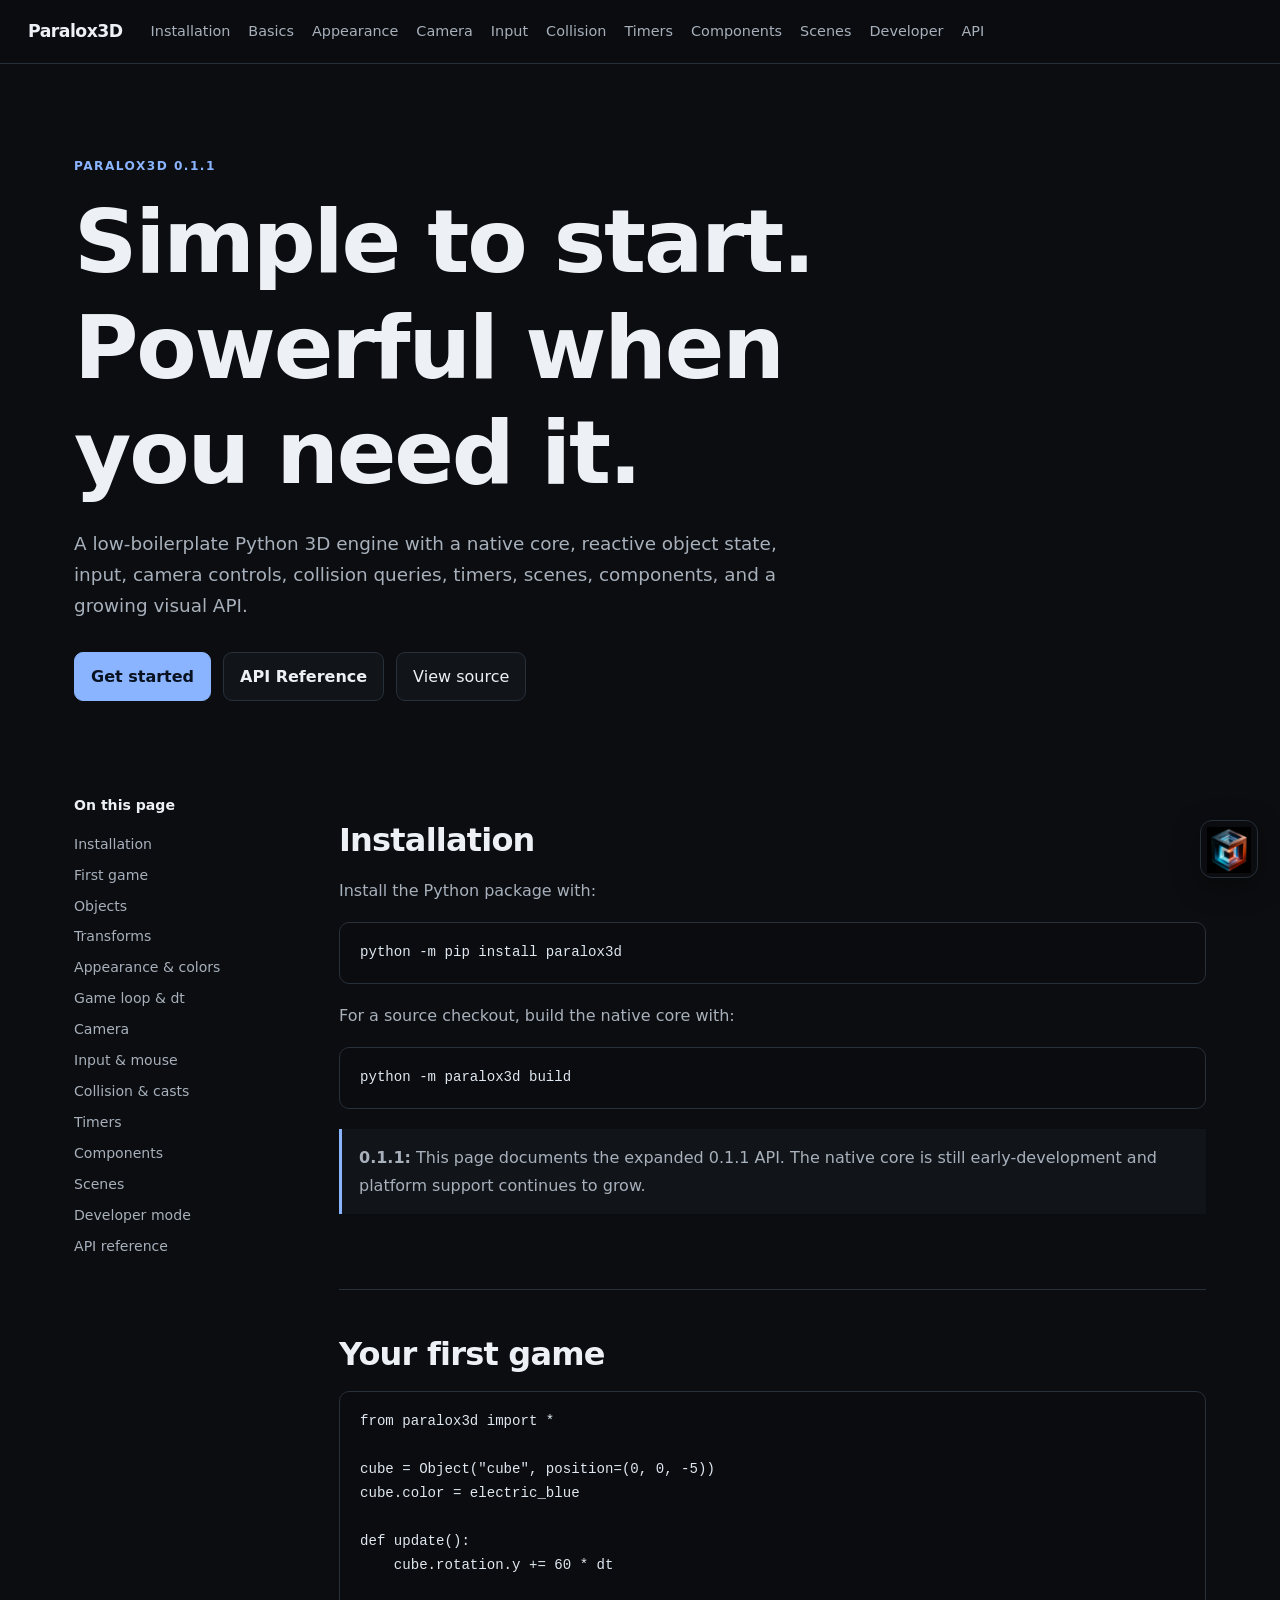
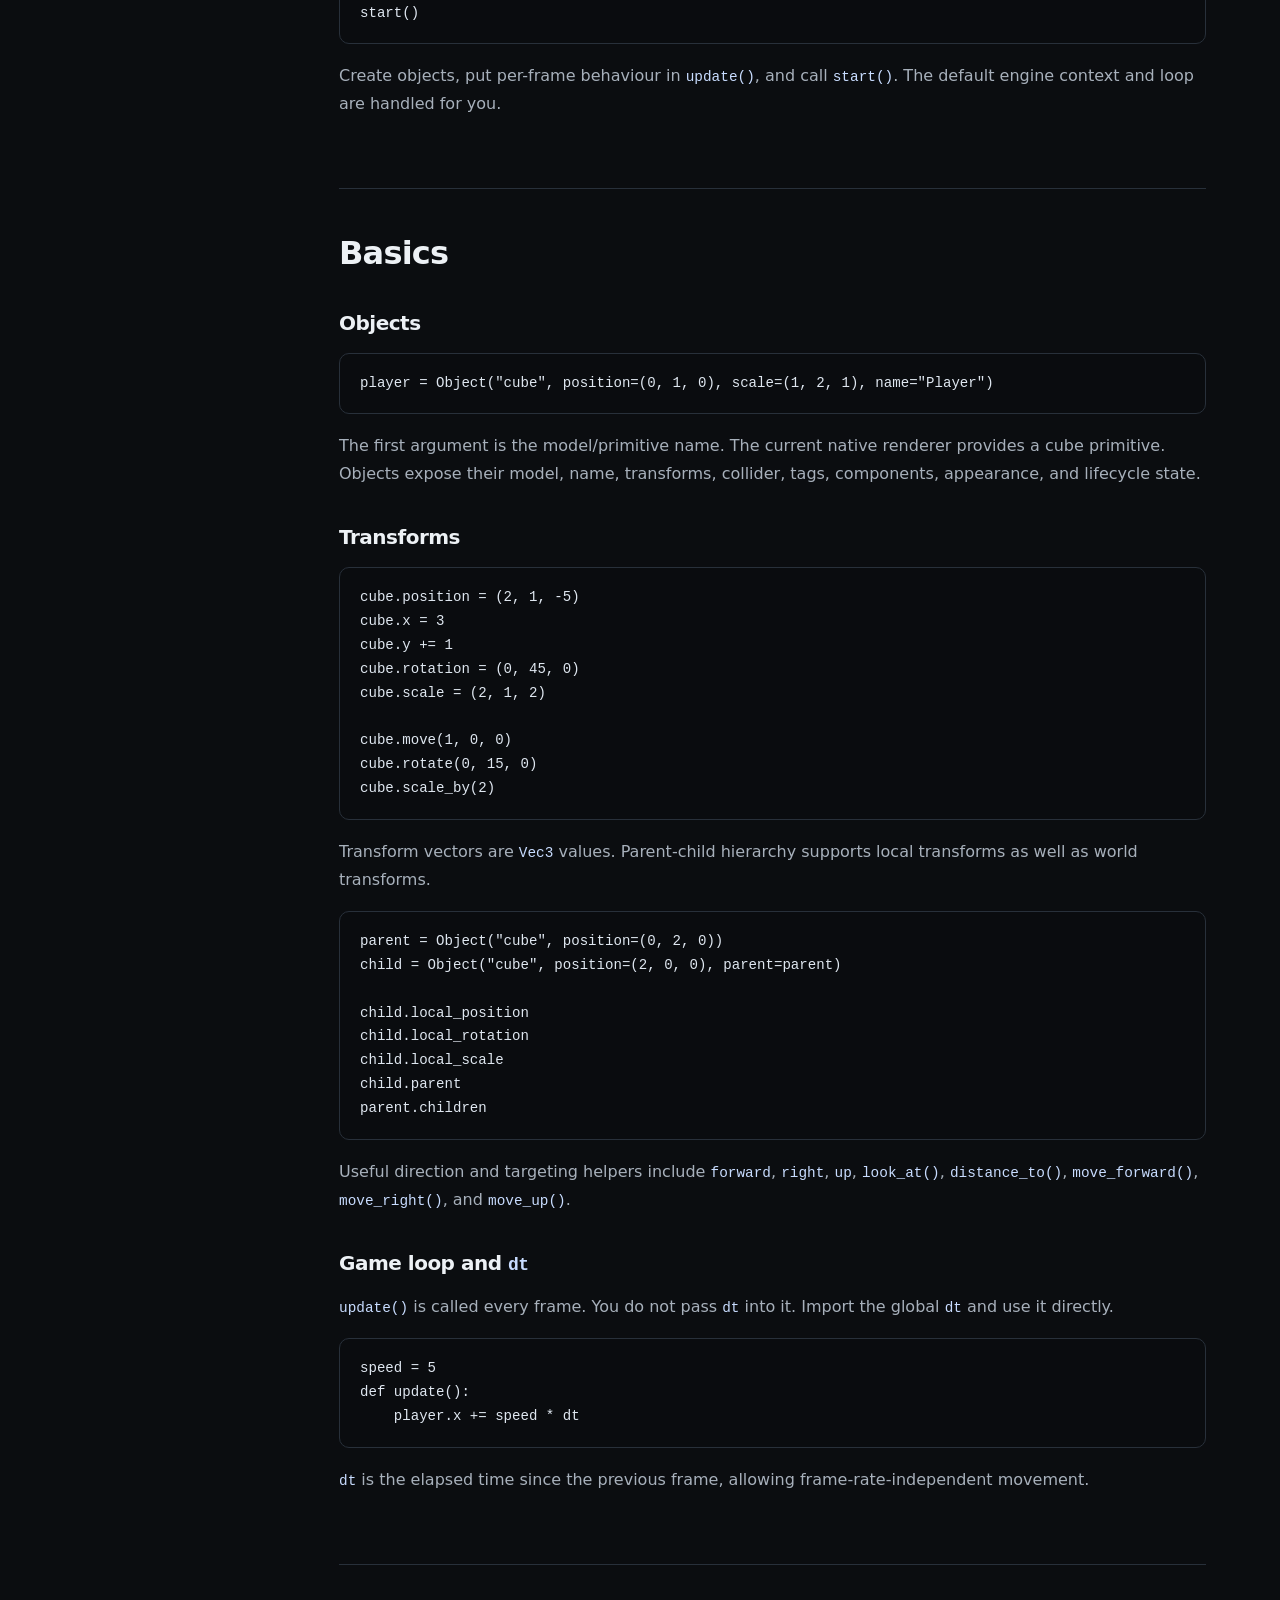
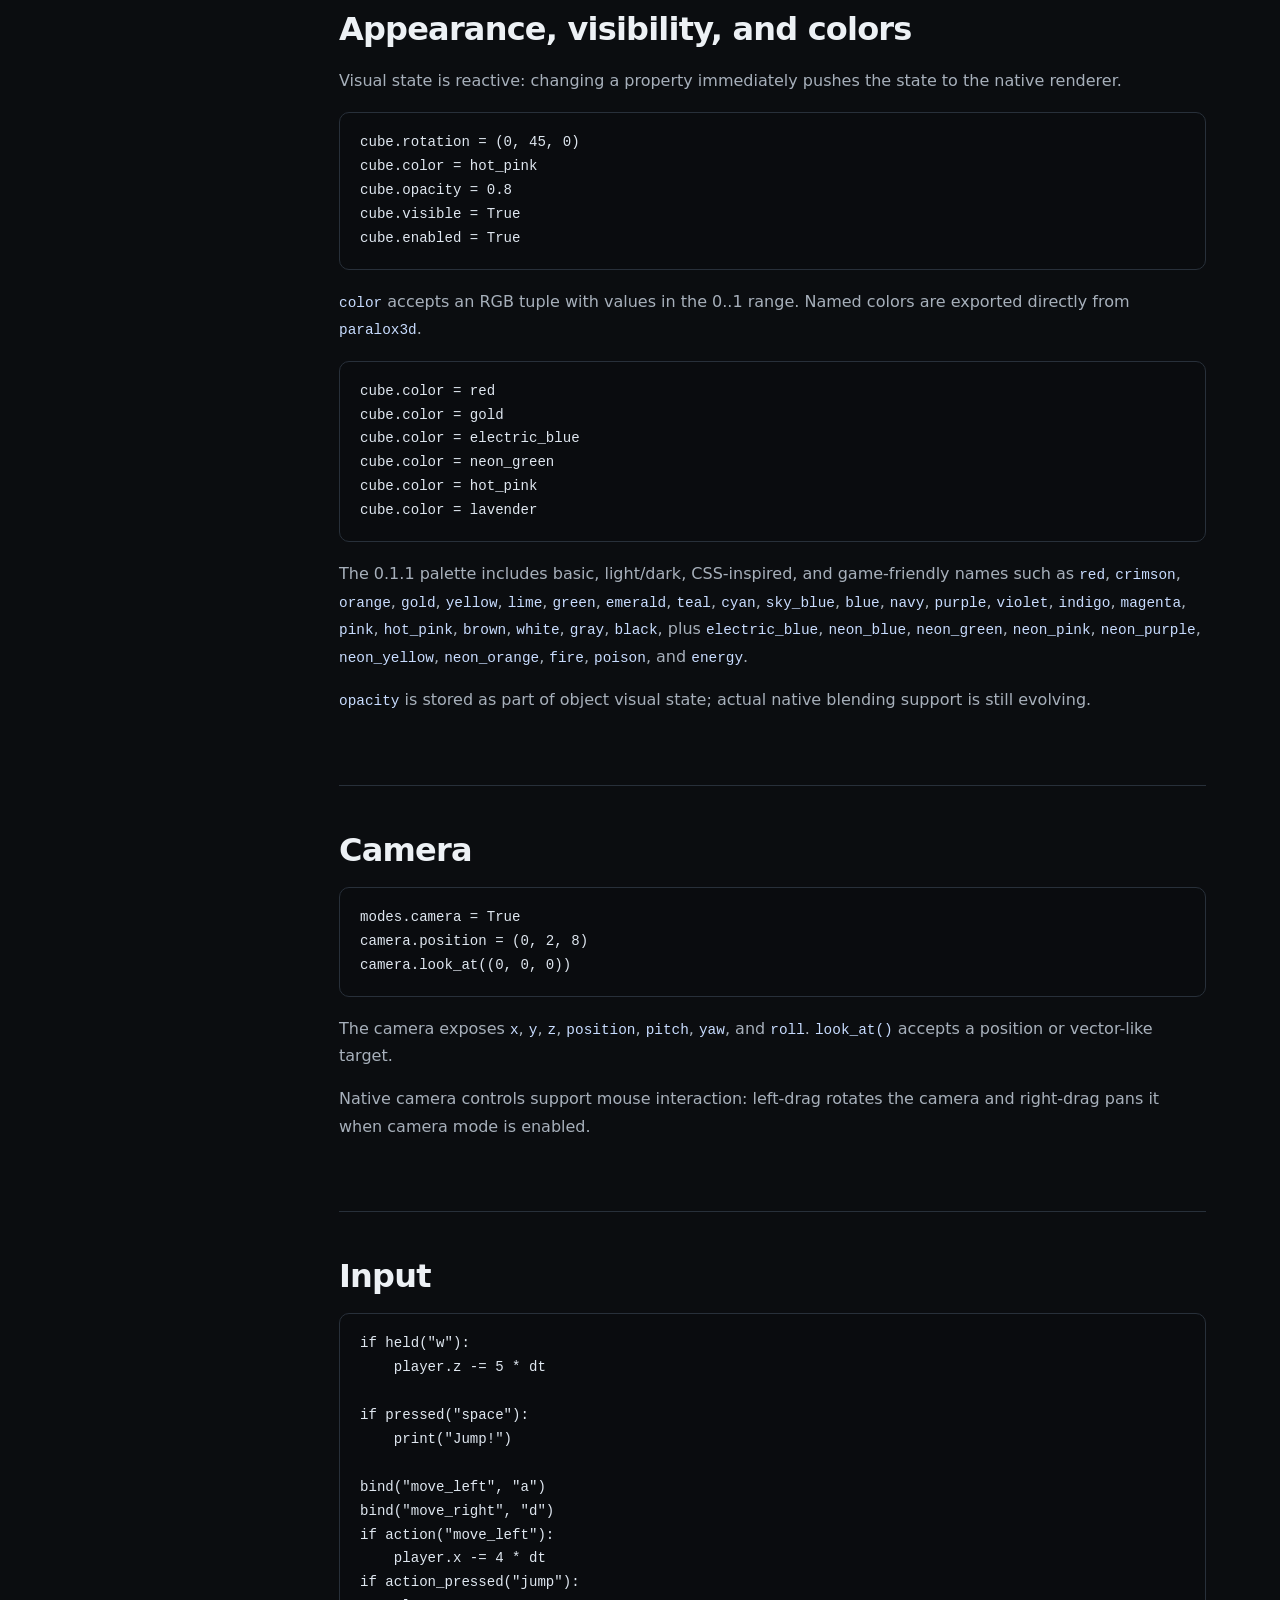
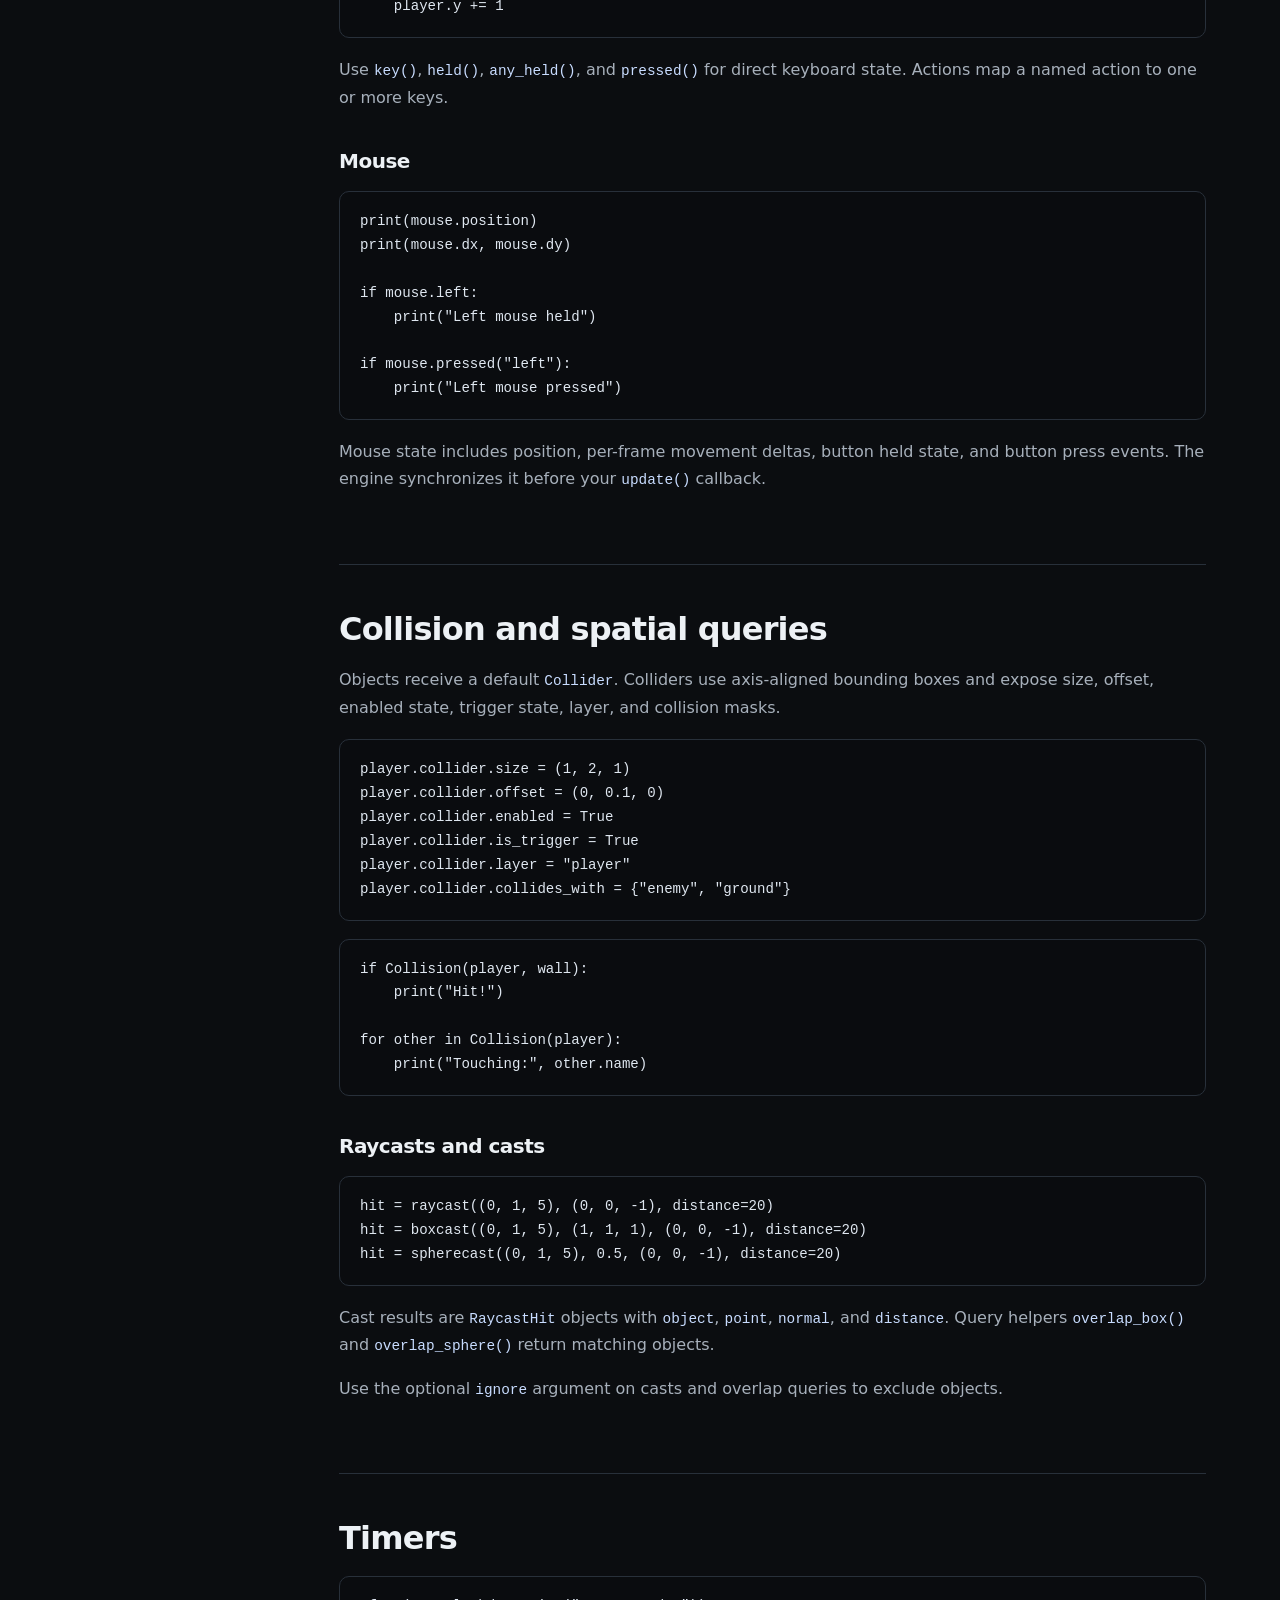
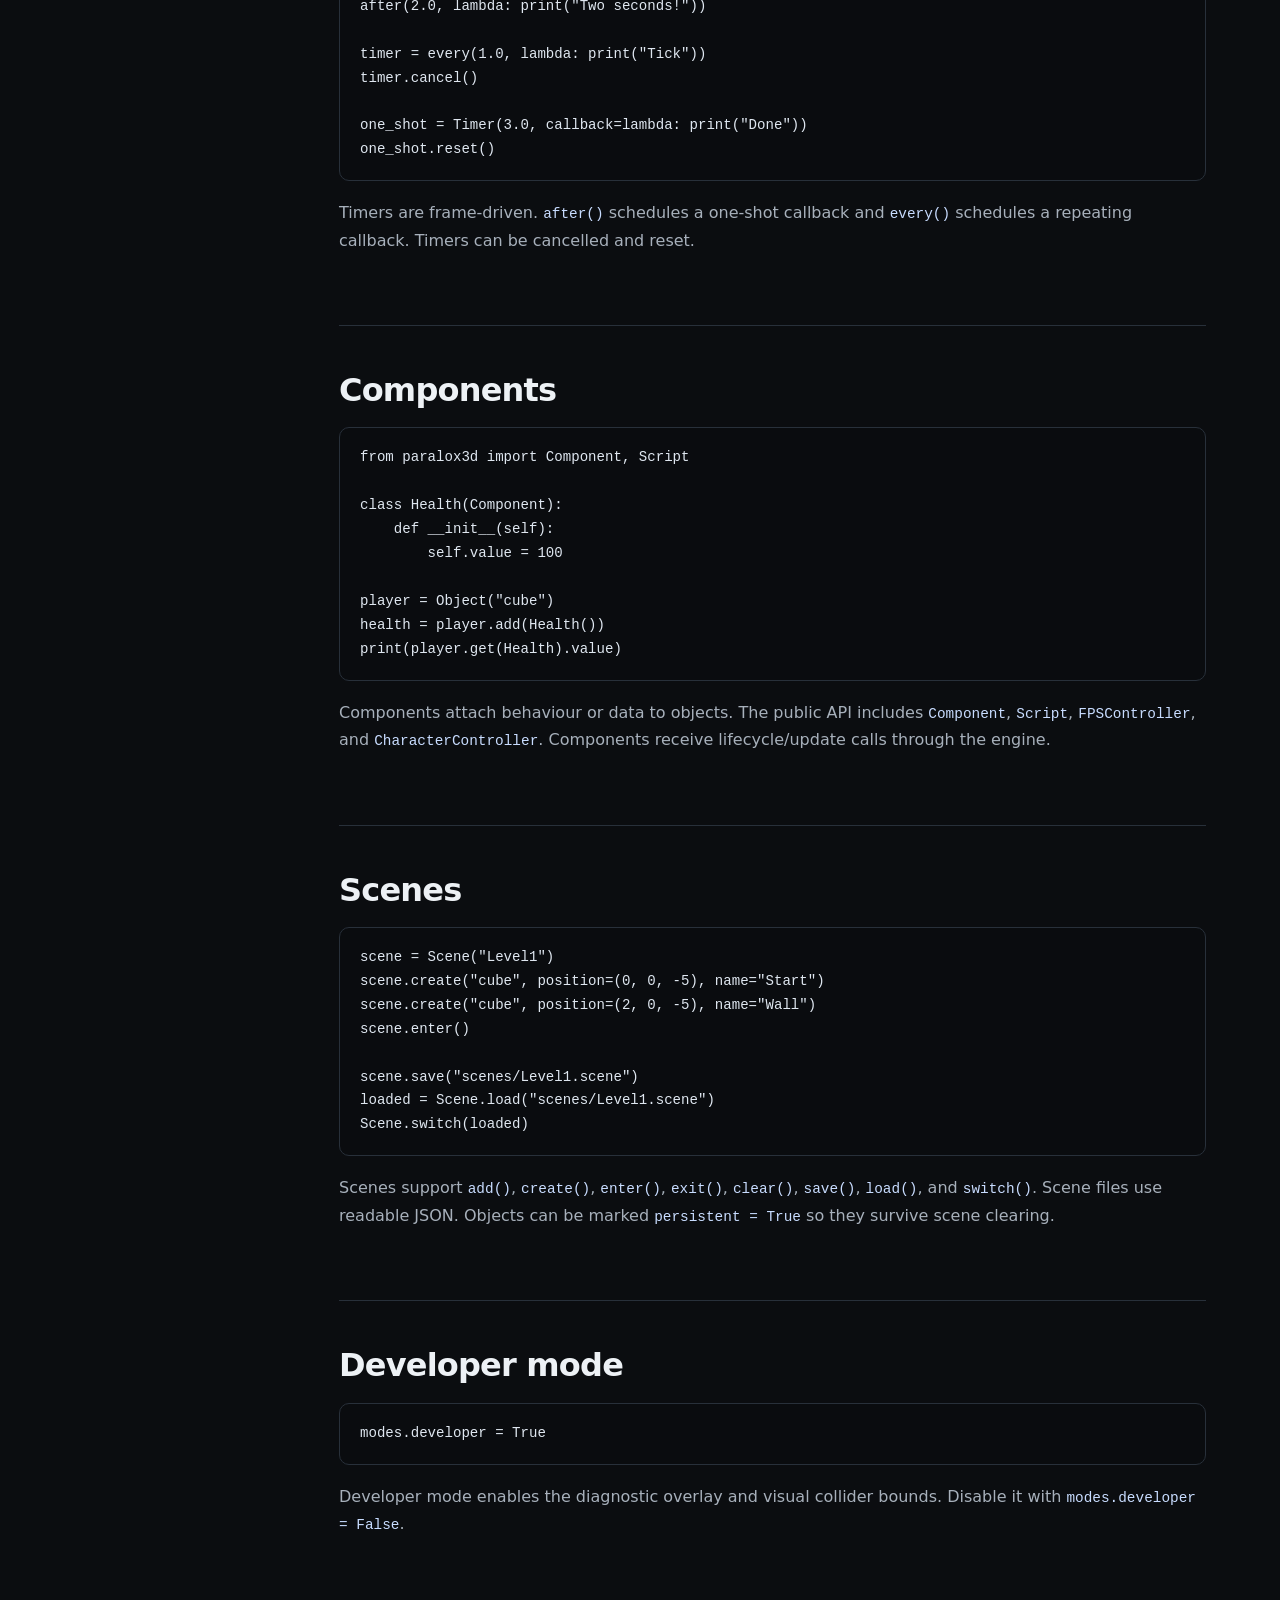
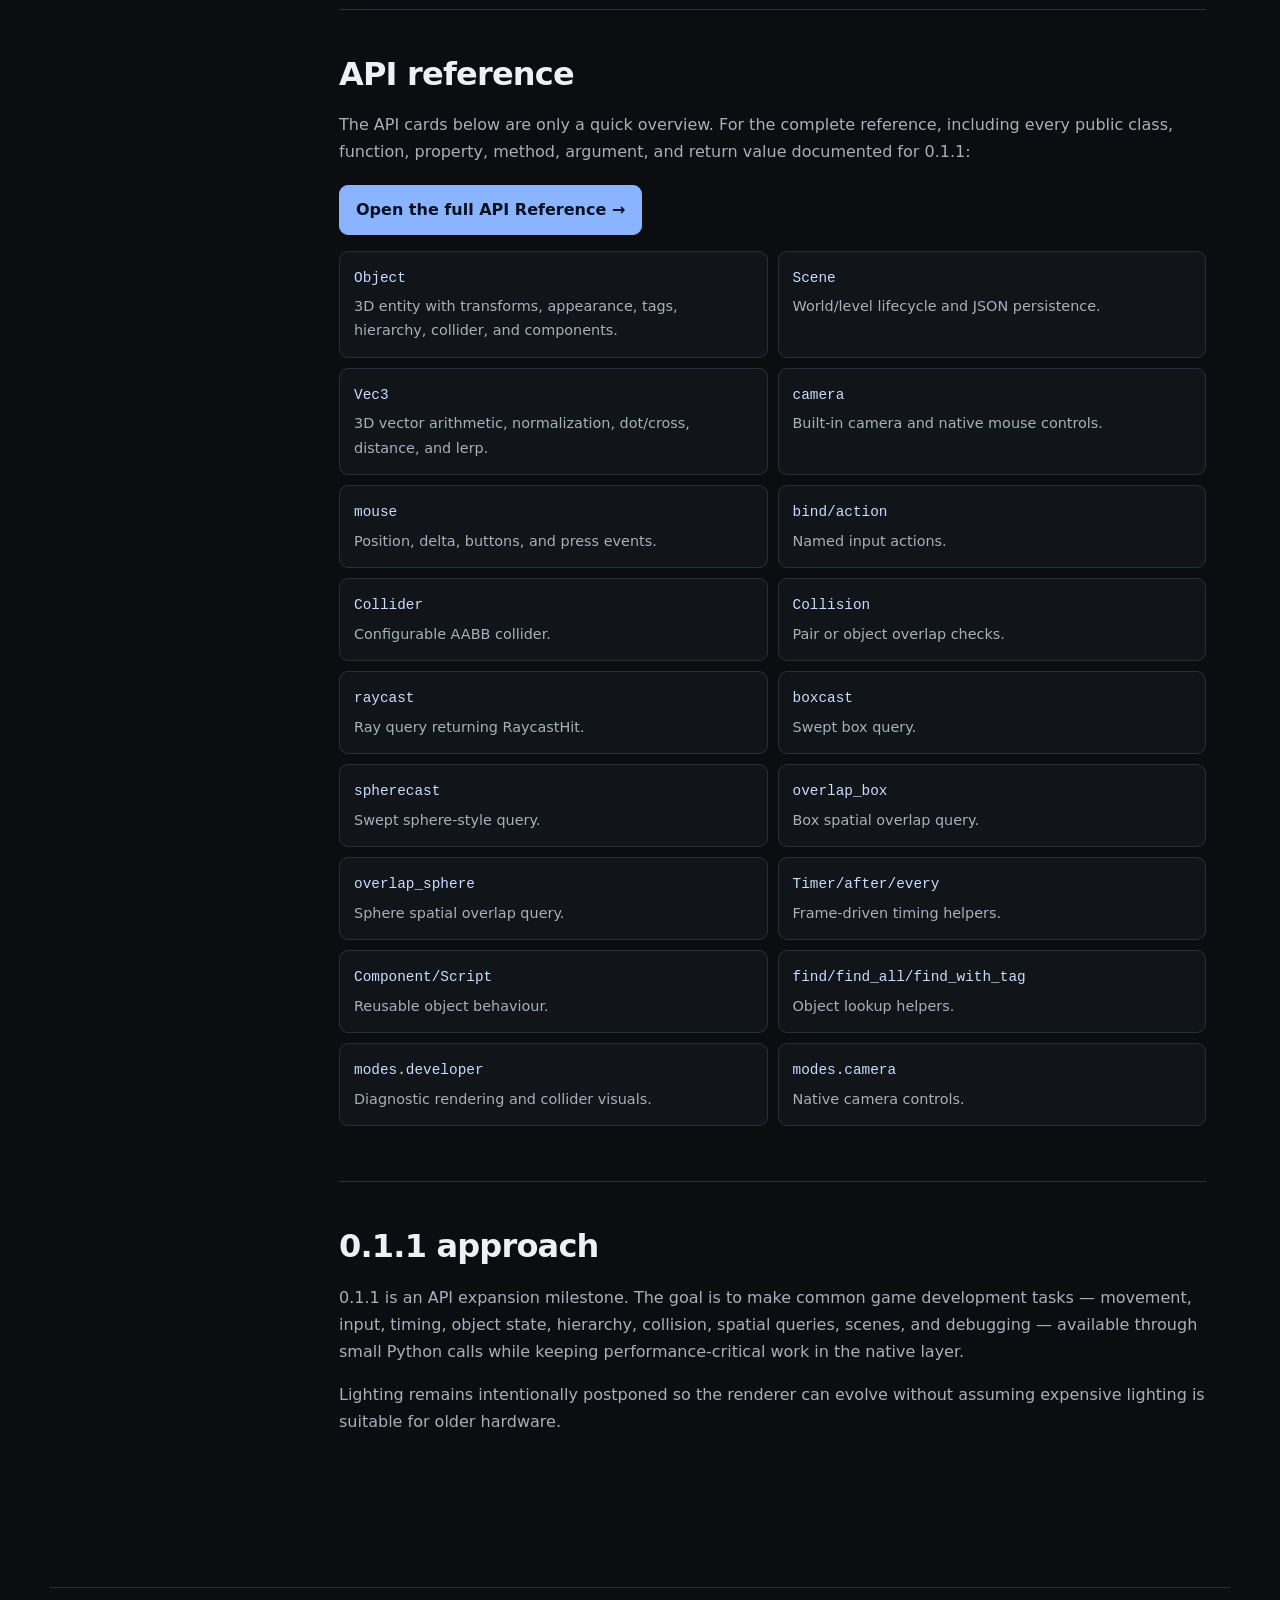
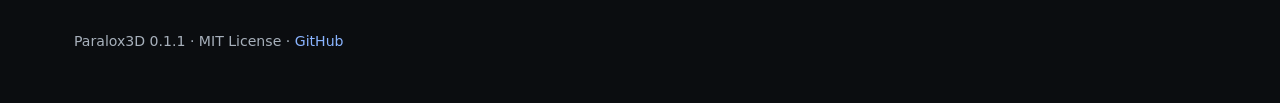
==== commit 76f4d7c4: "Expand documentation with full API reference" ====
--- a/docs/index.html
+++ b/docs/index.html
@@ -21,7 +21,7 @@
 <p class="eyebrow">Paralox3D 0.1.1</p>
 <h1>Simple to start.<br>Powerful when you need it.</h1>
 <p class="lead">A low-boilerplate Python 3D engine with a native core, reactive object state, input, camera controls, collision queries, timers, scenes, components, and a growing visual API.</p>
-<div class="hero-actions"><a class="button primary" href="#installation">Get started</a><a class="button" href="https://github.com/N0one123/Paralox3D">View source</a></div>
+<div class="hero-actions"><a class="button primary" href="#installation">Get started</a><a class="button api-button" href="api.html">API Reference</a><a class="button" href="https://github.com/N0one123/Paralox3D">View source</a></div>
 </section>
 <div class="layout">
 <aside class="sidebar"><strong>On this page</strong><a href="#installation">Installation</a><a href="#first-game">First game</a><a href="#objects">Objects</a><a href="#transforms">Transforms</a><a href="#appearance">Appearance & colors</a><a href="#game-loop">Game loop & dt</a><a href="#camera">Camera</a><a href="#input">Input & mouse</a><a href="#collision">Collision & casts</a><a href="#timers">Timers</a><a href="#components">Components</a><a href="#scenes">Scenes</a><a href="#developer">Developer mode</a><a href="#api">API reference</a></aside>
@@ -138,7 +138,7 @@
 
 <section id="developer"><h2>Developer mode</h2><pre><code>modes.developer = True</code></pre><p>Developer mode enables the diagnostic overlay and visual collider bounds. Disable it with <code>modes.developer = False</code>.</p></section>
 
-<section id="api"><h2>API reference</h2><div class="api-grid">
+<section id="api"><h2>API reference</h2><p>The API cards below are only a quick overview. For the complete reference, including every public class, function, property, method, argument, and return value documented for 0.1.1:</p><p><a class="button primary api-large-button" href="api.html">Open the full API Reference →</a></p><div class="api-grid">
 <div class="api-card"><code>Object</code><span>3D entity with transforms, appearance, tags, hierarchy, collider, and components.</span></div>
 <div class="api-card"><code>Scene</code><span>World/level lifecycle and JSON persistence.</span></div>
 <div class="api-card"><code>Vec3</code><span>3D vector arithmetic, normalization, dot/cross, distance, and lerp.</span></div>
--- a/docs/style.css
+++ b/docs/style.css
@@ -235,3 +235,66 @@
   .sidebar { display: none; }
   .api-grid { grid-template-columns: 1fr; }
 }
+
+
+.api-button { font-weight: 750; }
+.api-large-button { margin-top: 4px; }
+
+.api-page .hero { padding-bottom: 45px; }
+.api-page .layout { grid-template-columns: 220px minmax(0, 1fr); }
+.api-page .content section { padding-top: 30px; }
+.api-index {
+  display: grid;
+  grid-template-columns: repeat(3, minmax(0, 1fr));
+  gap: 8px;
+  margin: 18px 0 8px;
+}
+.api-index a {
+  display: block;
+  padding: 10px 12px;
+  border: 1px solid var(--line);
+  border-radius: 8px;
+  background: var(--panel);
+  color: var(--muted);
+}
+.api-index a:hover { color: var(--text); text-decoration: none; border-color: #46515e; }
+.api-entry {
+  margin: 24px 0 32px;
+  padding-top: 8px;
+}
+.api-entry > h3 { margin-top: 18px; }
+.api-signature {
+  margin: 12px 0;
+  padding: 12px 15px;
+  border: 1px solid var(--line);
+  border-radius: 8px;
+  background: var(--code);
+  overflow-x: auto;
+}
+.api-table {
+  width: 100%;
+  border-collapse: collapse;
+  margin: 14px 0 22px;
+  font-size: .92rem;
+}
+.api-table th, .api-table td {
+  padding: 9px 10px;
+  text-align: left;
+  vertical-align: top;
+  border-bottom: 1px solid var(--line);
+}
+.api-table th { color: var(--text); }
+.api-table td { color: var(--muted); }
+.api-table code { white-space: nowrap; }
+.api-note {
+  padding: 12px 15px;
+  margin: 14px 0;
+  background: var(--panel);
+  border-left: 3px solid var(--accent);
+}
+@media (max-width: 900px) {
+  .api-index { grid-template-columns: repeat(2, minmax(0, 1fr)); }
+}
+@media (max-width: 600px) {
+  .api-index { grid-template-columns: 1fr; }
+}
